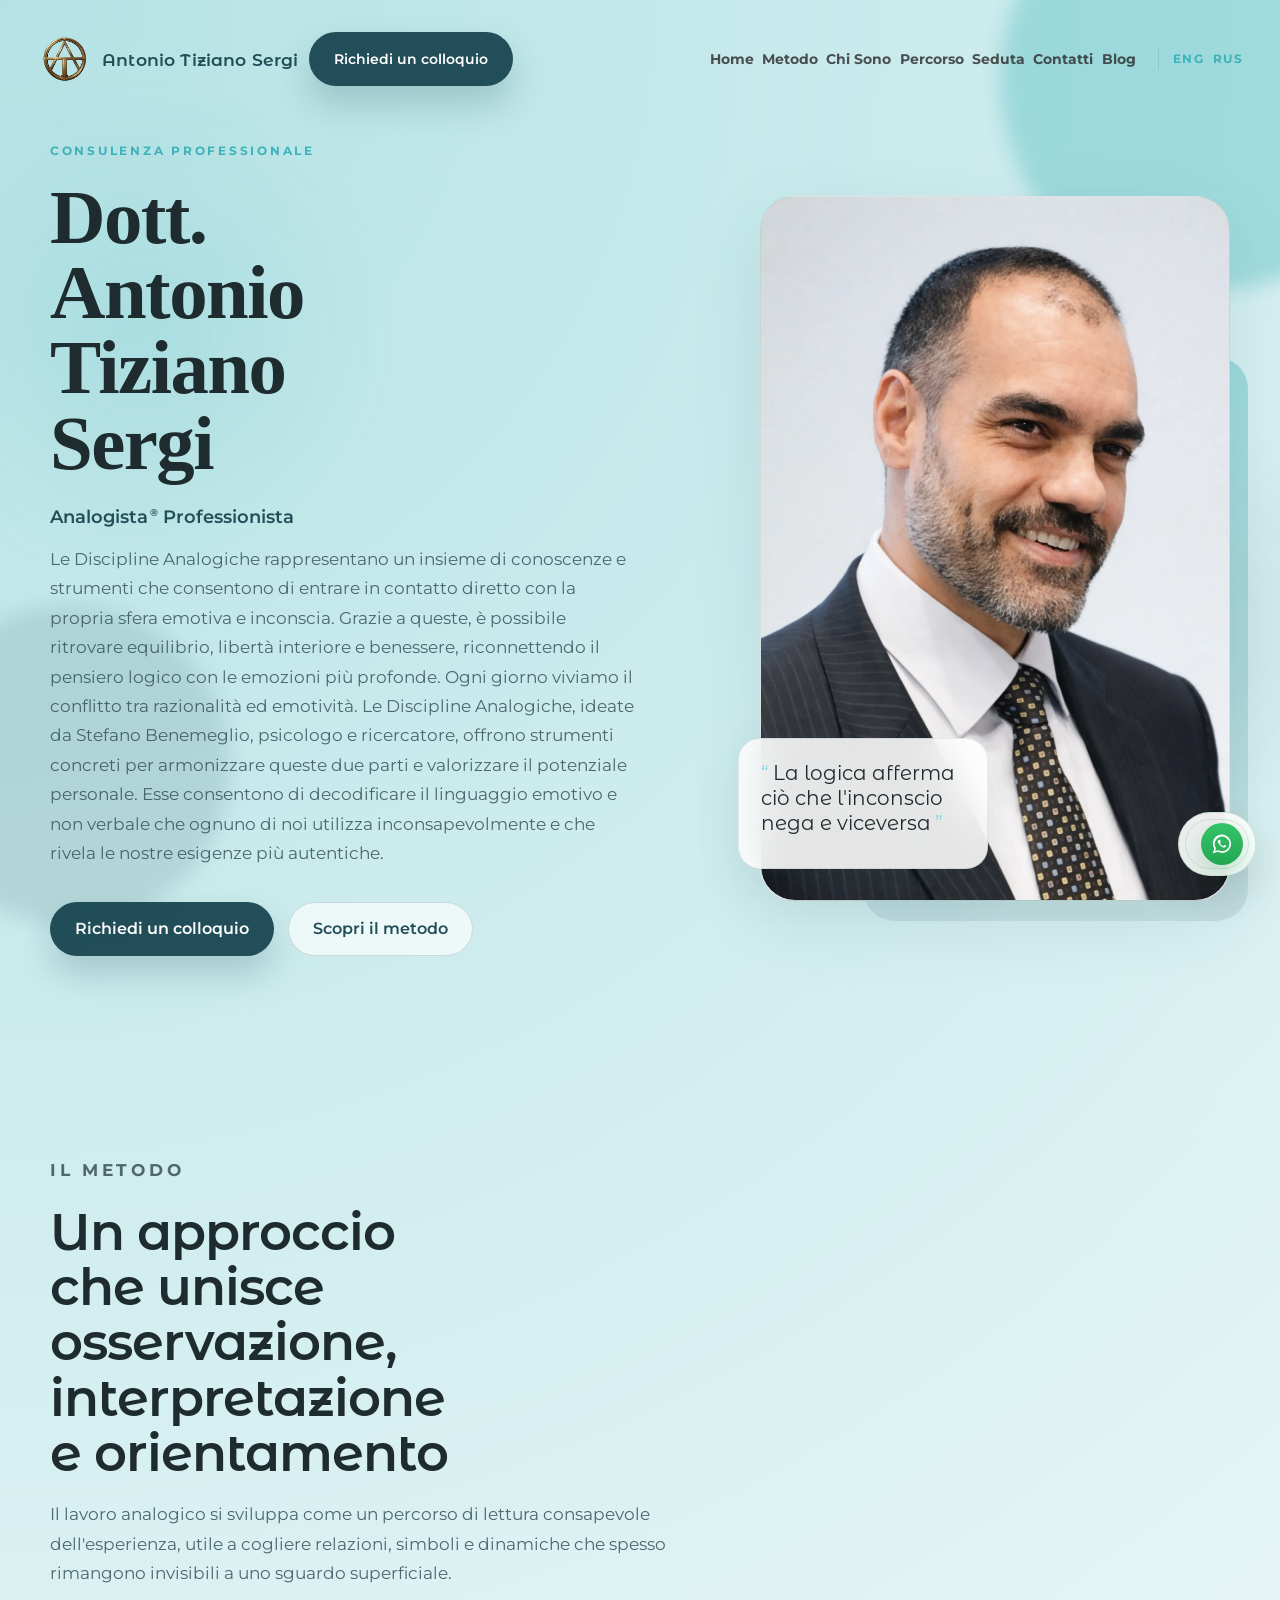
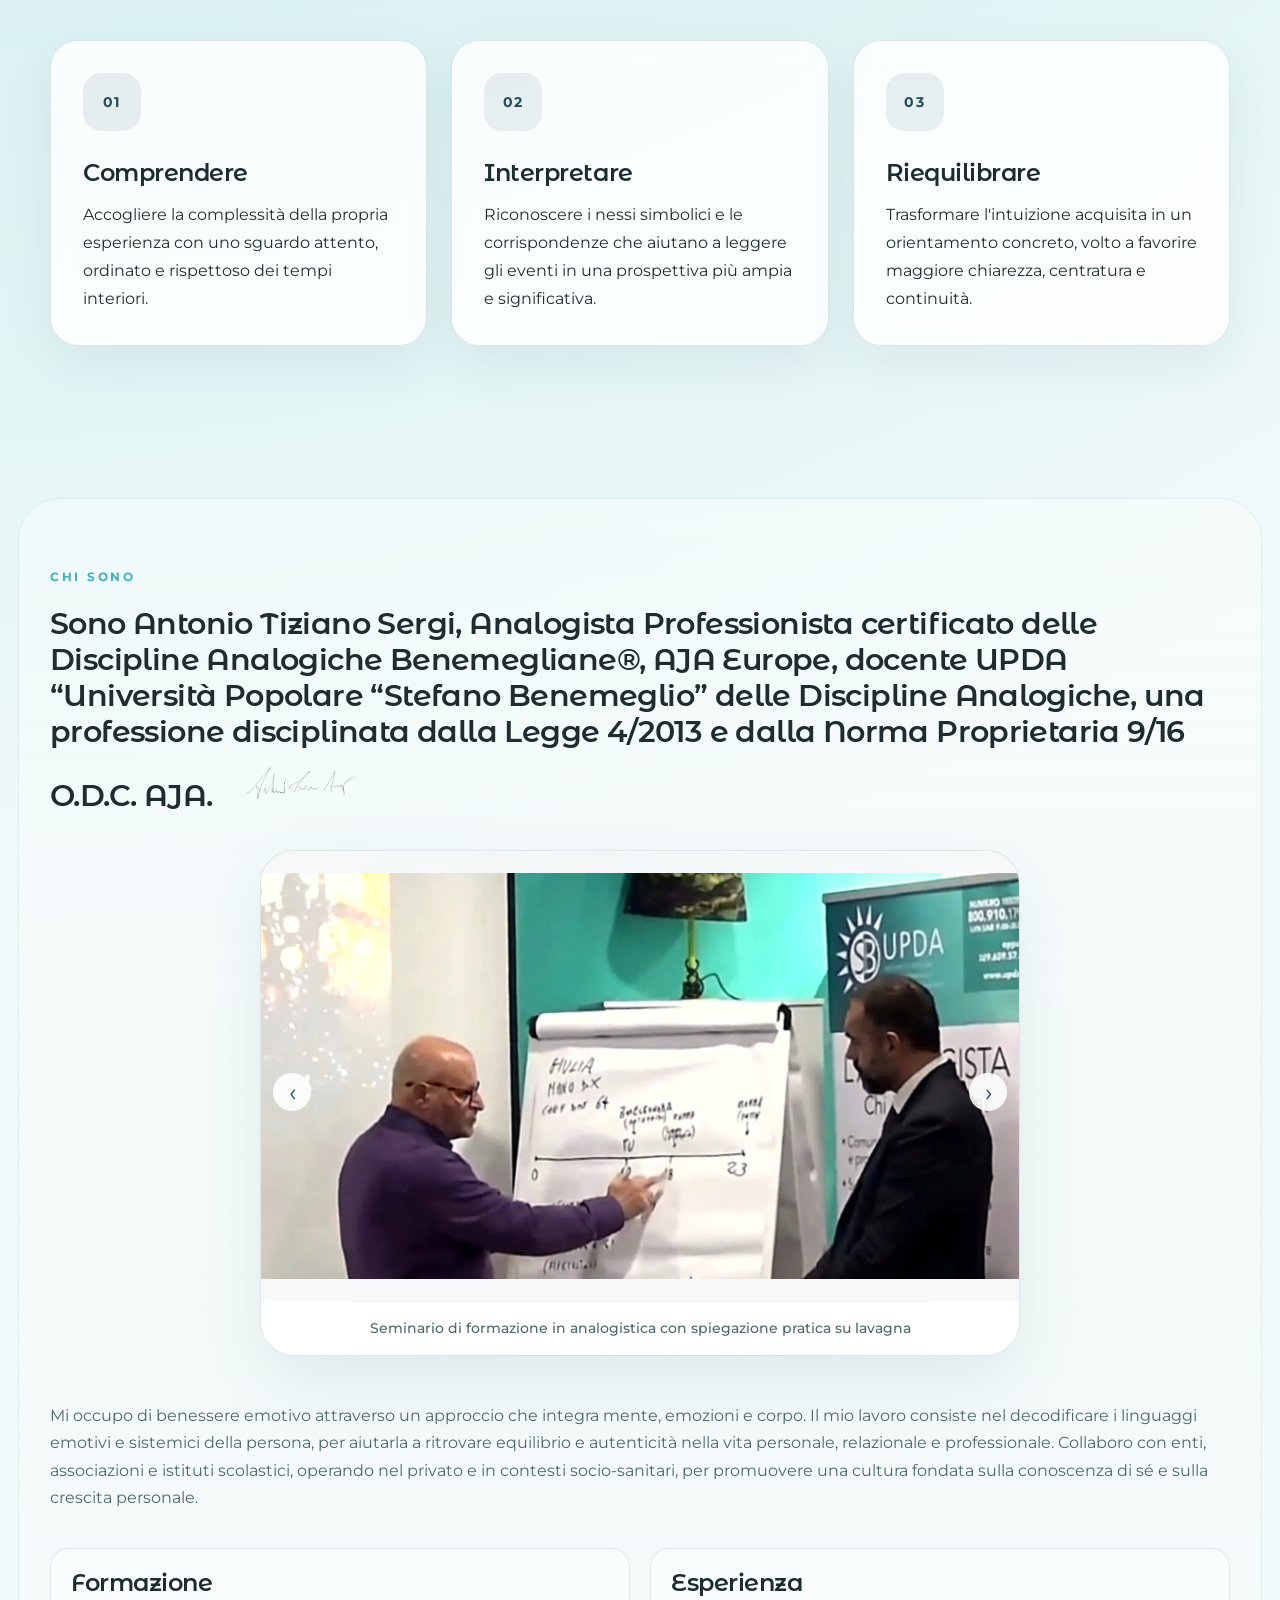
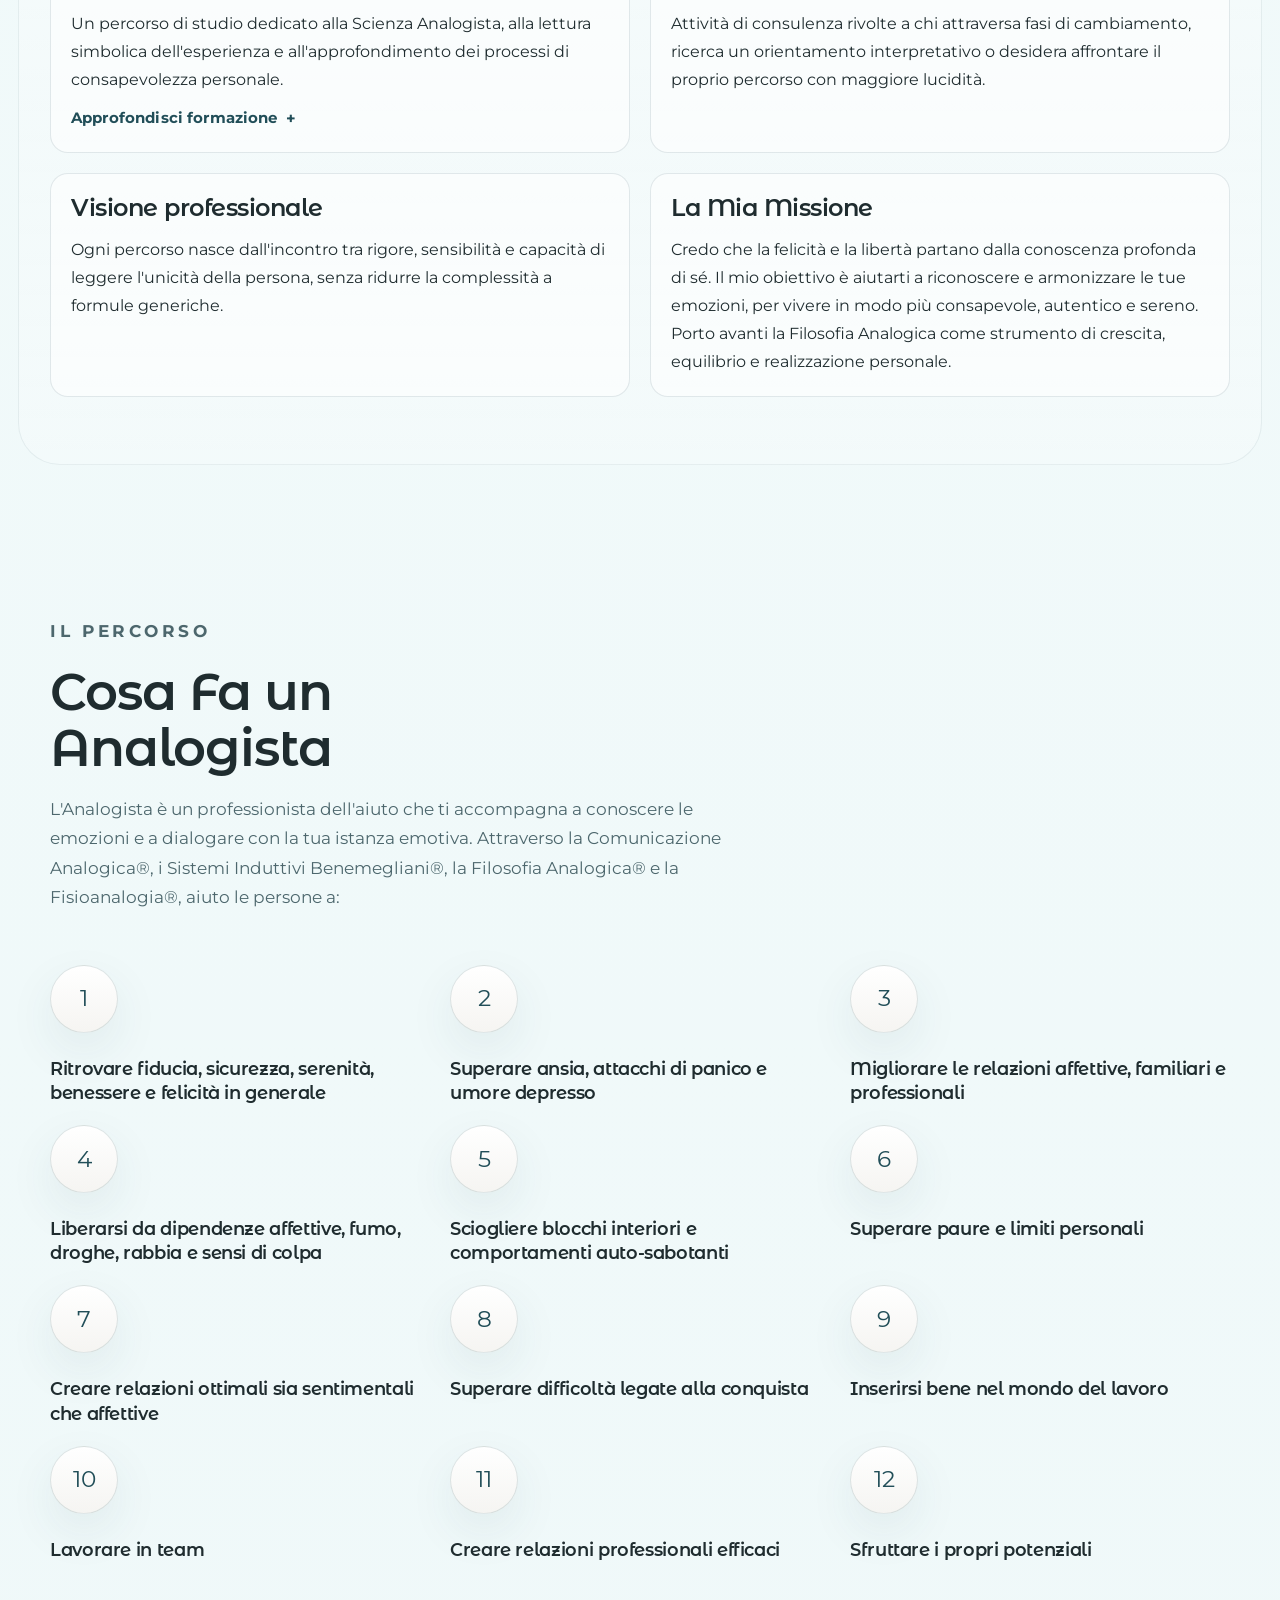
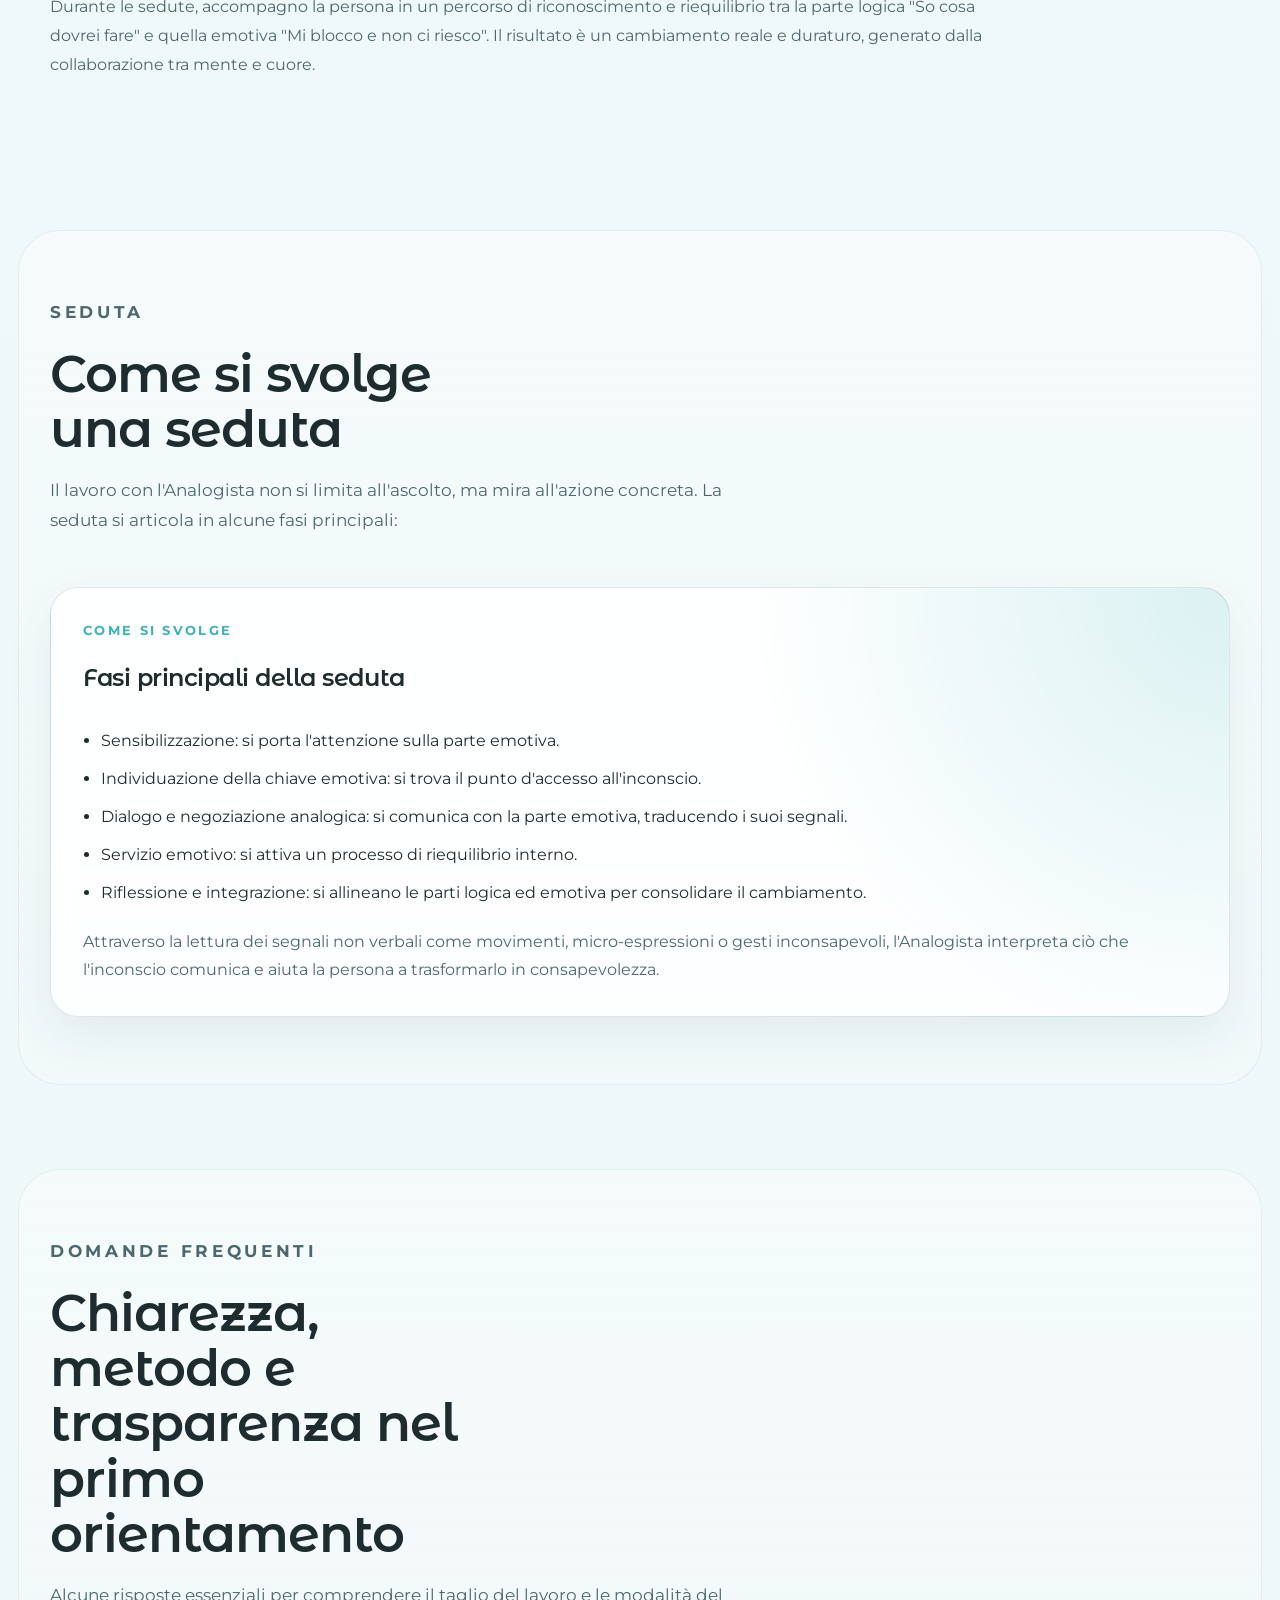
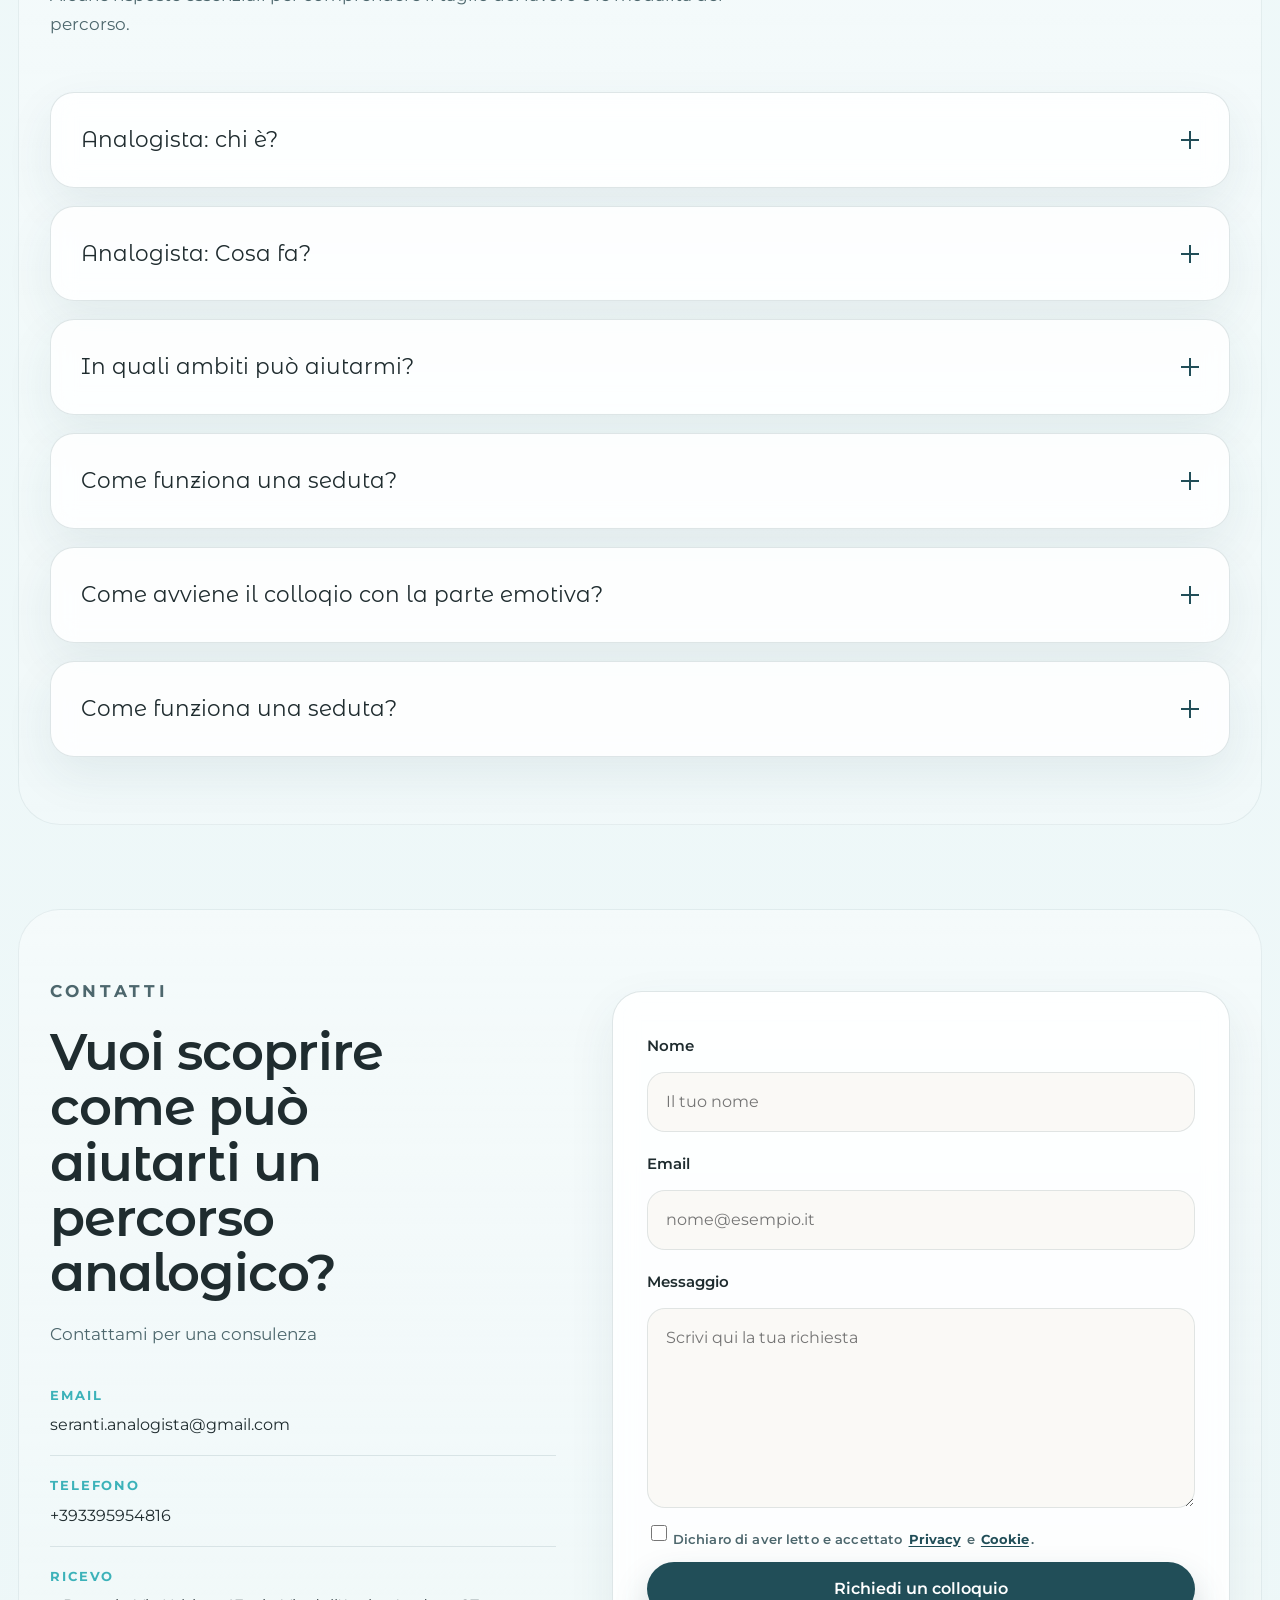
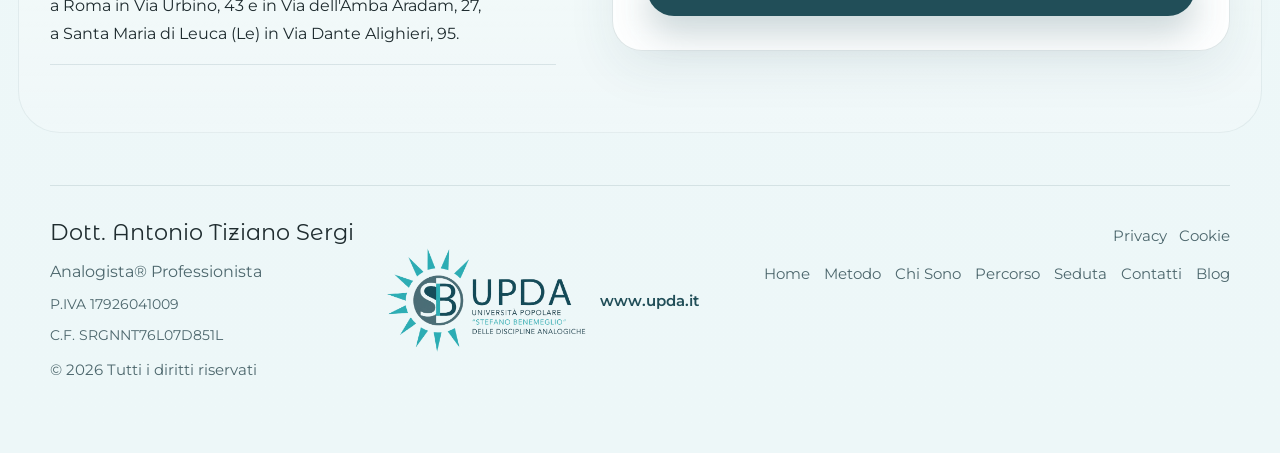
==== index.html @ 3880bcd4 "Refine booking modal alignment and update signature asset" ====
<!DOCTYPE html>
<html lang="it">
  <head>
    <meta charset="UTF-8" />
    <meta name="viewport" content="width=device-width, initial-scale=1.0" />
    <title>
      Dott. Antonio Tiziano Sergi | Consulente in Scienza Analogista
    </title>
    <meta
      name="description"
      content="Sito professionale del Dott. Antonio Tiziano Sergi, consulente in Scienza Analogista. Un percorso di osservazione, comprensione e riequilibrio orientato alla consapevolezza personale."
    />
    <meta
      name="keywords"
      content="Antonio Tiziano Sergi, scienza analogista, consulente analogista, consulenza analogica, percorso di riequilibrio, interpretazione simbolica"
    />
    <meta name="author" content="Dott. Antonio Tiziano Sergi" />
    <meta name="theme-color" content="#556b63" />
    <link rel="icon" type="image/png" sizes="512x512" href="assets/images/favicon.png" />
    <link rel="apple-touch-icon" sizes="180x180" href="assets/images/favicon-apple-touch.png" />
    <meta property="og:type" content="website" />
    <meta
      property="og:title"
      content="Dott. Antonio Tiziano Sergi | Consulente in Scienza Analogista"
    />
    <meta
      property="og:description"
      content="Uno spazio di osservazione, comprensione e trasformazione, dedicato a chi desidera dare significato profondo alla propria esperienza."
    />
    <meta property="og:locale" content="it_IT" />
    <meta property="og:image" content="assets/images/favicon.png" />
    <meta
      property="og:image:alt"
      content="Logo di Antonio Tiziano Sergi analogista professionista nelle discipline analogiche"
    />
    <link rel="preconnect" href="https://fonts.googleapis.com" />
    <link rel="preconnect" href="https://fonts.gstatic.com" crossorigin />
    <link
      href="https://fonts.googleapis.com/css2?family=Montserrat:wght@400;500;600;700&family=Montserrat+Alternates:wght@500;600;700&display=swap"
      rel="stylesheet"
    />
    <link rel="stylesheet" href="style.css" />
    <script type="application/ld+json">
      {
        "@context": "https://schema.org",
        "@type": "Person",
        "name": "Dott. Antonio Tiziano Sergi",
        "jobTitle": "Consulente in Scienza Analogista",
        "description": "Consulente in Scienza Analogista specializzato in percorsi di osservazione, interpretazione e riequilibrio personale.",
        "address": {
          "@type": "PostalAddress",
          "addressLocality": "Roma",
          "addressCountry": "IT"
        },
        "email": "info@antoniotizianosergi.it",
        "telephone": "+39 333 000 0000",
        "url": "https://www.antoniotizianosergi.it"
      }
    </script>
  </head>
  <body>
    <a class="skip-link" href="#contenuto">Vai al contenuto principale</a>

    <header class="site-header" id="home">
      <nav class="navbar">
        <a class="brand" href="#home" aria-label="Torna alla home">
          <figure class="brand-figure">
            <img
              class="brand-logo"
              src="assets/images/logo-antonio-tiziano-sergi-analogista.webp"
              alt="Logo di Antonio Tiziano Sergi analogista esperto nella scienza analogica"
              loading="eager"
              decoding="async"
              aria-describedby="brand-caption-home-it"
            />
            <figcaption class="visually-hidden" id="brand-caption-home-it">Antonio Tiziano Sergi analogista specialista nella scienza analogica</figcaption>
          </figure>
          <span class="brand-name" aria-hidden="true">Antonio Tiziano Sergi</span>
        </a>

        <button
          class="button button-primary nav-cta"
          type="button"
          data-open-modal="booking-modal"
        >
          Richiedi un colloquio
        </button>

        <div class="nav-actions">
          <button
            class="menu-toggle"
            type="button"
            aria-expanded="false"
            aria-controls="nav-menu"
            aria-label="Apri il menu di navigazione"
          >
            <span></span>
            <span></span>
            <span></span>
          </button>

          <div class="nav-menu" id="nav-menu">
            <a href="#home">Home</a>
            <a href="#metodo">Metodo</a>
            <a href="#chi-sono">Chi Sono</a>
            <a href="#percorso">Percorso</a>
            <a href="#servizi">Seduta</a>
            <a href="#contatti">Contatti</a>
            <a href="blog.html">Blog</a>
          </div>

          <div class="language-switch" aria-label="Lingue disponibili">
            <a href="index-en.html" lang="en">ENG</a>
            <a href="index-ru.html" lang="ru">RUS</a>
          </div>
        </div>
      </nav>

      <section class="hero section">
        <div class="hero-copy" data-reveal="up">
          <p class="eyebrow">Consulenza professionale</p>
          <h1>Dott. Antonio Tiziano Sergi</h1>
          <p class="hero-role">
            Analogista<span class="registered-mark" aria-hidden="true">®</span>
            Professionista
          </p>
          <p class="hero-text">
            Le Discipline Analogiche rappresentano un insieme di conoscenze e
            strumenti che consentono di entrare in contatto diretto con la
            propria sfera emotiva e inconscia. Grazie a queste, è possibile
            ritrovare equilibrio, libertà interiore e benessere, riconnettendo
            il pensiero logico con le emozioni più profonde. Ogni giorno viviamo
            il conflitto tra razionalità ed emotività. Le Discipline Analogiche,
            ideate da Stefano Benemeglio, psicologo e ricercatore, offrono
            strumenti concreti per armonizzare queste due parti e valorizzare il
            potenziale personale. Esse consentono di decodificare il linguaggio
            emotivo e non verbale che ognuno di noi utilizza inconsapevolmente e
            che rivela le nostre esigenze più autentiche.
          </p>
          <div class="hero-actions">
            <button
              class="button button-primary"
              type="button"
              data-open-modal="booking-modal"
            >
              Richiedi un colloquio
            </button>
            <a class="button button-secondary" href="#metodo"
              >Scopri il metodo</a
            >
          </div>
        </div>

        <div class="hero-visual" data-reveal="fade">
          <div class="portrait-card">
            <figure class="portrait-placeholder portrait-photo">
              <img
                src="assets/images/specialista-analogistica-consulenza-scienza-analogica.webp"
                alt="Specialista in analogistica durante consulenza professionale nella scienza analogica"
                loading="eager"
                decoding="async"
              />
              <figcaption class="visually-hidden">
                Consulenza con specialista in analogistica e scienza analogica
              </figcaption>
            </figure>
            <div class="portrait-caption">
              <p class="rotating-quote-text">
                Non cade foglia che l'inconscio non voglia
              </p>
            </div>
          </div>
        </div>
      </section>
    </header>

    <main id="contenuto">
      <section class="section" id="metodo">
        <div class="section-intro" data-reveal="up">
          <p class="eyebrow">Il Metodo</p>
          <h2>Un approccio che unisce osservazione, interpretazione e orientamento</h2>
          <p>
            Il lavoro analogico si sviluppa come un percorso di lettura
            consapevole dell'esperienza, utile a cogliere relazioni, simboli e
            dinamiche che spesso rimangono invisibili a uno sguardo superficiale.
          </p>
        </div>

        <div class="pillar-grid">
          <article class="pillar-card" data-reveal="up">
            <div class="icon-shell" aria-hidden="true">01</div>
            <h3>Comprendere</h3>
            <p>
              Accogliere la complessità della propria esperienza con uno
              sguardo attento, ordinato e rispettoso dei tempi interiori.
            </p>
          </article>

          <article class="pillar-card" data-reveal="up" data-delay="100">
            <div class="icon-shell" aria-hidden="true">02</div>
            <h3>Interpretare</h3>
            <p>
              Riconoscere i nessi simbolici e le corrispondenze che aiutano a
              leggere gli eventi in una prospettiva più ampia e significativa.
            </p>
          </article>

          <article class="pillar-card" data-reveal="up" data-delay="200">
            <div class="icon-shell" aria-hidden="true">03</div>
            <h3>Riequilibrare</h3>
            <p>
              Trasformare l'intuizione acquisita in un orientamento concreto,
              volto a favorire maggiore chiarezza, centratura e continuità.
            </p>
          </article>
        </div>
      </section>

      <section class="section section-toned" id="chi-sono">
        <div class="about-heading" data-reveal="up">
          <p class="eyebrow">Chi Sono</p>
          <div class="about-heading-content">
            <h2>
              Sono Antonio Tiziano Sergi, Analogista Professionista certificato
              delle Discipline Analogiche Benemegliane®, AJA Europe, docente
              UPDA “Università Popolare “Stefano Benemeglio” delle Discipline
              Analogiche, una professione disciplinata dalla Legge 4/2013 e
              dalla Norma Proprietaria 9/16 O.D.C. AJA.
              <figure class="signature-inline">
                <img
                  src="assets/images/firma-tiziano-antonio-sergi.jpg"
                  alt="Firma di Antonio Tiziano Sergi utilizzata come elemento grafico per sito web o documenti"
                  loading="lazy"
                  decoding="async"
                />
                <figcaption class="visually-hidden">
                  Firma di Antonio Tiziano Sergi, elemento visivo utilizzato per rappresentazione personale o professionale online.
                </figcaption>
              </figure>
            </h2>
          </div>
        </div>

        <div class="about-layout">
          <div class="about-visual" data-reveal="fade">
            <div class="about-carousel portrait-secondary" data-carousel>
              <button
                class="carousel-control carousel-control-prev"
                type="button"
                aria-label="Immagine precedente"
                data-carousel-prev
              >
                &#8249;
              </button>

              <div class="about-carousel-viewport">
                <div class="about-carousel-track">
                  <figure class="about-carousel-slide">
                    <img
                      src="assets/images/formazione-analogistica-seminario-antonio-tiziano-sergi.webp"
                      alt="Seminario di formazione in analogistica con Antonio Tiziano Sergi durante spiegazione su lavagna"
                      loading="lazy"
                      decoding="async"
                    />
                    <figcaption>
                      Seminario di formazione in analogistica con spiegazione pratica su lavagna
                    </figcaption>
                  </figure>

                  <figure class="about-carousel-slide">
                    <img
                      src="assets/images/certificato-hypnotist-antonio-tiziano-sergi.webp"
                      alt="Certificato professionale di Antonio Tiziano Sergi come consulting hypnotist"
                      loading="lazy"
                      decoding="async"
                    />
                    <figcaption>
                      Certificazione professionale come consulting hypnotist riconosciuta
                    </figcaption>
                  </figure>

                  <figure class="about-carousel-slide">
                    <img
                      src="assets/images/master-filosofia-analogica-antonio-tiziano-sergi.webp"
                      alt="Diploma master in filosofia analogica conseguito da Antonio Tiziano Sergi"
                      loading="lazy"
                      decoding="async"
                    />
                    <figcaption>
                      Master in filosofia analogica conseguito con valutazione eccellente
                    </figcaption>
                  </figure>

                  <figure class="about-carousel-slide">
                    <img
                      src="assets/images/certificato-top-professional-antonio-tiziano-sergi.webp"
                      alt="Certificato top professional master di alta formazione Antonio Tiziano Sergi"
                      loading="lazy"
                      decoding="async"
                    />
                    <figcaption>
                      Certificazione top professional master di alta formazione analogica
                    </figcaption>
                  </figure>

                  <figure class="about-carousel-slide">
                    <img
                      src="assets/images/titolo-analogista-antonio-tiziano-sergi.webp"
                      alt="Certificato titolo analogista Antonio Tiziano Sergi discipline analogiche"
                      loading="lazy"
                      decoding="async"
                    />
                    <figcaption>
                      Titolo ufficiale di analogista nelle discipline analogiche
                    </figcaption>
                  </figure>

                  <figure class="about-carousel-slide">
                    <img
                      src="assets/images/certificazione-analogista-antonio-tiziano-sergi.webp"
                      alt="Certificazione ufficiale di Antonio Tiziano Sergi come analogista professionista discipline analogiche"
                      loading="lazy"
                      decoding="async"
                    />
                    <figcaption>
                      Certificazione professionale di analogista riconosciuta nelle discipline analogiche
                    </figcaption>
                  </figure>

                  <figure class="about-carousel-slide">
                    <img
                      src="assets/images/stefano-benemeglio-antonio-tiziano-sergi-analogista.webp"
                      alt="Stefano Benemeglio con Antonio Tiziano Sergi analogista professionista discipline analogiche"
                      loading="lazy"
                      decoding="async"
                    />
                    <figcaption>
                      Antonio Tiziano Sergi con Stefano Benemeglio nelle discipline analogiche
                    </figcaption>
                  </figure>

                  <figure class="about-carousel-slide">
                    <img
                      src="assets/images/seminario-discipline-analogiche-formazione-analogista.webp"
                      alt="Seminario di formazione nelle discipline analogiche con pubblico e relatore"
                      loading="lazy"
                      decoding="async"
                    />
                    <figcaption>
                      Seminario di formazione nelle discipline analogiche
                    </figcaption>
                  </figure>

                  <figure class="about-carousel-slide">
                    <img
                      src="assets/images/antonio-tiziano-sergi-analogista-professionista.webp"
                      alt="Antonio Tiziano Sergi analogista professionista in contesto urbano moderno"
                      loading="lazy"
                      decoding="async"
                    />
                    <figcaption>
                      Antonio Tiziano Sergi analogista professionista
                    </figcaption>
                  </figure>
                </div>
              </div>

              <button
                class="carousel-control carousel-control-next"
                type="button"
                aria-label="Immagine successiva"
                data-carousel-next
              >
                &#8250;
              </button>

              <div class="carousel-dots" aria-label="Selezione immagini">
                <button class="carousel-dot is-active" type="button" aria-label="Vai all'immagine 1" data-carousel-dot="0"></button>
                <button class="carousel-dot" type="button" aria-label="Vai all'immagine 2" data-carousel-dot="1"></button>
                <button class="carousel-dot" type="button" aria-label="Vai all'immagine 3" data-carousel-dot="2"></button>
                <button class="carousel-dot" type="button" aria-label="Vai all'immagine 4" data-carousel-dot="3"></button>
                <button class="carousel-dot" type="button" aria-label="Vai all'immagine 5" data-carousel-dot="4"></button>
                <button class="carousel-dot" type="button" aria-label="Vai all'immagine 6" data-carousel-dot="5"></button>
                <button class="carousel-dot" type="button" aria-label="Vai all'immagine 7" data-carousel-dot="6"></button>
                <button class="carousel-dot" type="button" aria-label="Vai all'immagine 8" data-carousel-dot="7"></button>
                <button class="carousel-dot" type="button" aria-label="Vai all'immagine 9" data-carousel-dot="8"></button>
              </div>
            </div>
          </div>

          <p class="about-section-note" data-reveal="up">
            Mi occupo di benessere emotivo attraverso un approccio che integra
            mente, emozioni e corpo. Il mio lavoro consiste nel decodificare i
            linguaggi emotivi e sistemici della persona, per aiutarla a ritrovare
            equilibrio e autenticità nella vita personale, relazionale e
            professionale. Collaboro con enti, associazioni e istituti scolastici,
            operando nel privato e in contesti socio-sanitari, per promuovere una
            cultura fondata sulla conoscenza di sé e sulla crescita personale.
          </p>

          <div class="about-copy about-copy-secondary" data-reveal="up">
            <div class="about-details">
              <article>
                <h3>Formazione</h3>
                <p>
                  Un percorso di studio dedicato alla Scienza Analogista, alla
                  lettura simbolica dell'esperienza e all'approfondimento dei
                  processi di consapevolezza personale.
                </p>
                <details class="about-more">
                  <summary>Approfondisci formazione</summary>
                  <p>
                    Terminato il percorso di studio che mi ha permesso di
                    comprendere il modo emozionale da cui deriva l'essenza del
                    nostro e altrui comportamento, e che mi ha permesso di
                    trasformare la passione per questa preziosa conoscenza in una
                    vera e propria professione, ho completato la formazione Top
                    Professional presso l'Università Popolare "Stefano
                    Benemeglio" delle Discipline Analogiche, assistendo e
                    collaborando con Stefano Benemeglio durante le sue sedute e
                    le attività di formazione in tutta Italia: seminari,
                    workshop, laboratori ed eventi utili a coronare il percorso
                    formativo e a perfezionare le conoscenze acquisite nei
                    Sistemi Induttivi Benemegliani®, le leggi dell'inconscio,
                    Comunicazione Analogica®, il linguaggio emotivo e non
                    verbale, Filosofia Analogica®, la coscienza, il sogno e la
                    libertà interiore e Fisioanalogia®, il legame tra corpo ed
                    emozioni.
                  </p>
                  <p>
                    Questa esperienza mi ha permesso di integrare teoria e
                    pratica, sviluppando un approccio efficace e personalizzato
                    al benessere della persona.
                  </p>
                </details>
              </article>

              <article>
                <h3>Esperienza</h3>
                <p>
                  Attività di consulenza rivolte a chi attraversa fasi di
                  cambiamento, ricerca un orientamento interpretativo o desidera
                  affrontare il proprio percorso con maggiore lucidità.
                </p>
              </article>

              <article>
                <h3>Visione professionale</h3>
                <p>
                  Ogni percorso nasce dall'incontro tra rigore, sensibilità e
                  capacità di leggere l'unicità della persona, senza ridurre la
                  complessità a formule generiche.
                </p>
              </article>

              <article>
                <h3>La Mia Missione</h3>
                <p>
                  Credo che la felicità e la libertà partano dalla conoscenza
                  profonda di sé. Il mio obiettivo è aiutarti a riconoscere e
                  armonizzare le tue emozioni, per vivere in modo più
                  consapevole, autentico e sereno.
                </p>
                <p>
                  Porto avanti la Filosofia Analogica come strumento di
                  crescita, equilibrio e realizzazione personale.
                </p>
              </article>
            </div>
          </div>
        </div>
      </section>

      <section class="section" id="percorso">
        <div class="section-intro" data-reveal="up">
          <p class="eyebrow">Il Percorso</p>
          <h2>Cosa Fa un Analogista</h2>
          <p>
            L'Analogista è un professionista dell'aiuto che ti accompagna a
            conoscere le emozioni e a dialogare con la tua istanza emotiva.
            Attraverso la Comunicazione Analogica®, i Sistemi Induttivi
            Benemegliani®, la Filosofia Analogica® e la Fisioanalogia®, aiuto
            le persone a:
          </p>
        </div>

        <div class="timeline timeline-benefits" aria-label="Ambiti di supporto dell'analogista">
          <article class="timeline-step" data-reveal="up">
            <span class="step-number">1</span>
            <h3>Ritrovare fiducia, sicurezza, serenità, benessere e felicità in generale</h3>
          </article>

          <article class="timeline-step" data-reveal="up" data-delay="100">
            <span class="step-number">2</span>
            <h3>Superare ansia, attacchi di panico e umore depresso</h3>
          </article>

          <article class="timeline-step" data-reveal="up" data-delay="200">
            <span class="step-number">3</span>
            <h3>Migliorare le relazioni affettive, familiari e professionali</h3>
          </article>

          <article class="timeline-step" data-reveal="up" data-delay="300">
            <span class="step-number">4</span>
            <h3>Liberarsi da dipendenze affettive, fumo, droghe, rabbia e sensi di colpa</h3>
          </article>

          <article class="timeline-step" data-reveal="up">
            <span class="step-number">5</span>
            <h3>Sciogliere blocchi interiori e comportamenti auto-sabotanti</h3>
          </article>

          <article class="timeline-step" data-reveal="up" data-delay="100">
            <span class="step-number">6</span>
            <h3>Superare paure e limiti personali</h3>
          </article>

          <article class="timeline-step" data-reveal="up" data-delay="200">
            <span class="step-number">7</span>
            <h3>Creare relazioni ottimali sia sentimentali che affettive</h3>
          </article>

          <article class="timeline-step" data-reveal="up" data-delay="300">
            <span class="step-number">8</span>
            <h3>Superare difficoltà legate alla conquista</h3>
          </article>

          <article class="timeline-step" data-reveal="up">
            <span class="step-number">9</span>
            <h3>Inserirsi bene nel mondo del lavoro</h3>
          </article>

          <article class="timeline-step" data-reveal="up" data-delay="100">
            <span class="step-number">10</span>
            <h3>Lavorare in team</h3>
          </article>

          <article class="timeline-step" data-reveal="up" data-delay="200">
            <span class="step-number">11</span>
            <h3>Creare relazioni professionali efficaci</h3>
          </article>

          <article class="timeline-step" data-reveal="up" data-delay="300">
            <span class="step-number">12</span>
            <h3>Sfruttare i propri potenziali</h3>
          </article>
        </div>

        <p class="percorso-note" data-reveal="up">
          Durante le sedute, accompagno la persona in un percorso di
          riconoscimento e riequilibrio tra la parte logica "So cosa dovrei
          fare" e quella emotiva "Mi blocco e non ci riesco". Il risultato è un
          cambiamento reale e duraturo, generato dalla collaborazione tra mente
          e cuore.
        </p>
      </section>

      <section class="section section-toned" id="servizi">
        <div class="section-intro" data-reveal="up">
          <p class="eyebrow">Seduta</p>
          <h2>Come si svolge una seduta</h2>
          <p>
            Il lavoro con l'Analogista non si limita all'ascolto, ma mira
            all'azione concreta. La seduta si articola in alcune fasi
            principali:
          </p>
        </div>

        <div class="service-grid">
          <article class="service-card service-flip-card service-featured" data-reveal="up" tabindex="0">
            <div class="service-card-inner">
              <div class="service-face service-face-front">
                <p class="service-label">Come si svolge</p>
                <h3>Fasi principali della seduta</h3>
                <ul class="service-points">
                  <li>Sensibilizzazione: si porta l'attenzione sulla parte emotiva.</li>
                  <li>Individuazione della chiave emotiva: si trova il punto d'accesso all'inconscio.</li>
                  <li>Dialogo e negoziazione analogica: si comunica con la parte emotiva, traducendo i suoi segnali.</li>
                  <li>Servizio emotivo: si attiva un processo di riequilibrio interno.</li>
                  <li>Riflessione e integrazione: si allineano le parti logica ed emotiva per consolidare il cambiamento.</li>
                </ul>
                <p>
                  Attraverso la lettura dei segnali non verbali come movimenti,
                  micro-espressioni o gesti inconsapevoli, l'Analogista
                  interpreta ciò che l'inconscio comunica e aiuta la persona a
                  trasformarlo in consapevolezza.
                </p>
              </div>
              <div class="service-face service-face-back">
                <p class="service-label">Approfondimento</p>
                <h3>Ambiti di Intervento</h3>
                <p>
                  Il mio lavoro è rivolto a chi desidera migliorare la qualità
                  della propria vita emozionale e relazionale. L'intervento
                  analogico può essere utile in caso di:
                </p>
                <ul class="service-points">
                  <li>difficoltà relazionali o di coppia</li>
                  <li>disagi familiari o lavorativi</li>
                  <li>ansia, paura, rabbia o panico</li>
                  <li>depressione, senso di colpa o rimpianto</li>
                  <li>somatizzazioni fisiche legate a tensioni emotive</li>
                </ul>
                <p>
                  Offro percorsi individuali orientati alla gestione autonoma
                  del benessere, fornendo strumenti pratici per mantenere
                  equilibrio e serenità nel tempo.
                </p>
              </div>
            </div>
          </article>
        </div>
      </section>

      <section class="section section-toned" id="domande">
        <div class="section-intro" data-reveal="up">
          <p class="eyebrow">Domande Frequenti</p>
          <h2>Chiarezza, metodo e trasparenza nel primo orientamento</h2>
          <p>
            Alcune risposte essenziali per comprendere il taglio del lavoro e le
            modalità del percorso.
          </p>
        </div>

        <div class="faq-list">
          <article class="faq-item" data-reveal="up">
            <button class="faq-question" type="button" aria-expanded="false">
              <span>Analogista: chi è?</span>
              <span class="faq-icon" aria-hidden="true"></span>
            </button>
            <div class="faq-answer">
              <p>
                L'Analogista è un professionista che ti aiuta a ritrovare il tuo
                equilibrio emotivo. Il suo compito è far sì che i tuoi pensieri e
                le tue emozioni vadano d'accordo, eliminando quei blocchi interiori
                che spesso portano all'autosabotaggio. Questa professione nasce
                dagli studi di Stefano Benemeglio, uno psicologo che ha dedicato
                la sua vita a capire le emozioni umane.
              </p>
            </div>
          </article>

          <article class="faq-item" data-reveal="up" data-delay="100">
            <button class="faq-question" type="button" aria-expanded="false">
              <span>Analogista: Cosa fa?</span>
              <span class="faq-icon" aria-hidden="true"></span>
            </button>
            <div class="faq-answer">
              <p>
                Durante le sedute, l'Analogista ti aiuta a scoprire cosa si
                nasconde nel tuo inconscio e a far collaborare la tua volontà con
                le tue emozioni. Usa diversi metodi, tra cui la comunicazione non
                verbale e il dialogo diretto con l'inconscio.
              </p>
            </div>
          </article>

          <article class="faq-item" data-reveal="up" data-delay="200">
            <button class="faq-question" type="button" aria-expanded="false">
              <span>In quali ambiti può aiutarmi?</span>
              <span class="faq-icon" aria-hidden="true"></span>
            </button>
            <div class="faq-answer">
              <ul>
                <li>Ti aiuta a migliorare i rapporti con la tua famiglia</li>
                <li>Ti sostiene nella gestione delle relazioni sentimentali e delle amicizie</li>
                <li>Ti supporta nelle questioni legate alla sessualità e alla vita di coppia</li>
                <li>Ti guida verso la realizzazione personale e professionale</li>
                <li>Ti aiuta a gestire ansia, umore depresso e attacchi di panico</li>
                <li>Ti accompagna nell'elaborare sensi di colpa e rimpianti</li>
                <li>Ti sostiene nel superare l'abbandono e la dipendenza affettiva</li>
              </ul>
              <p>
                L'Analogista può aiutarti in tanti ambiti diversi perché le
                emozioni influenzano ogni aspetto della nostra vita.
              </p>
              <p>
                Si distingue da psicologi e psicoterapeuti per il suo modo unico
                di lavorare con l'inconscio e l'emotività, sia a livello teorico
                che pratico.
              </p>
            </div>
          </article>

          <article class="faq-item" data-reveal="up" data-delay="300">
            <button class="faq-question" type="button" aria-expanded="false">
              <span>Come funziona una seduta?</span>
              <span class="faq-icon" aria-hidden="true"></span>
            </button>
            <div class="faq-answer">
              <p>
                Durante la seduta, l'Analogista non si limita ad ascoltare.
              </p>
              <p>
                Lavora insieme alla persona per capire cosa vuole la parte
                razionale ("devo cambiare la situazione") e cosa dice invece la
                parte emotiva ("ho paura di non farcela").
              </p>
              <p>
                Il compito dell'Analogista è trovare una soluzione che funzioni
                per entrambe le parti.
              </p>
            </div>
          </article>

          <article class="faq-item" data-reveal="up" data-delay="400">
            <button class="faq-question" type="button" aria-expanded="false">
              <span>Come avviene il colloqio con la parte emotiva?</span>
              <span class="faq-icon" aria-hidden="true"></span>
            </button>
            <div class="faq-answer">
              <ul>
                <li>Sensibilizzazione</li>
                <li>Individuazione della chiave di accesso alla parte emotiva</li>
                <li>Insegnamento (linguaggio)</li>
                <li>Avvio e traduzione del colloquio con la parte emotiva</li>
                <li>Negoziato Analogico</li>
                <li>Servizio Emotivo</li>
                <li>Fase riflessiva</li>
              </ul>
            </div>
          </article>

          <article class="faq-item" data-reveal="up" data-delay="500">
            <button class="faq-question" type="button" aria-expanded="false">
              <span>Come funziona una seduta?</span>
              <span class="faq-icon" aria-hidden="true"></span>
            </button>
            <div class="faq-answer">
              <p>
                Durante la seduta, l'Analogista non si limita ad ascoltare.
              </p>
              <p>
                Lavora insieme alla persona per capire cosa vuole la parte
                razionale "Devo cambiare la situazione" e cosa dice invece la
                parte emotiva "Ho paura di non farcela".
              </p>
              <p>
                Il compito dell'Analogista è trovare una soluzione che funzioni
                per entrambe le parti.
              </p>
            </div>
          </article>
        </div>
      </section>

      <section class="section section-toned" id="contatti">
        <div class="contact-layout">
          <div class="contact-copy" data-reveal="up">
            <p class="eyebrow">Contatti</p>
            <h2>Vuoi scoprire come può aiutarti un percorso analogico?</h2>
            <p>Contattami per una consulenza</p>

            <div class="contact-details">
              <p>
                <strong>Email</strong>
                <span><a href="mailto:seranti.analogista@gmail.com">seranti.analogista@gmail.com</a></span>
              </p>
              <p>
                <strong>Telefono</strong>
                <span><a href="tel:+393395954816">+393395954816</a></span>
              </p>
              <p>
                <strong>Ricevo</strong>
                <span>
                  a Roma in Via Urbino, 43 e in Via dell'Amba Aradam, 27,<br />
                  a Santa Maria di Leuca (Le) in Via Dante Alighieri, 95.
                </span>
              </p>
            </div>
          </div>

          <form class="contact-form" data-reveal="up" data-mail-form="contatti">
            <label for="nome">Nome</label>
            <input id="nome" name="nome" type="text" placeholder="Il tuo nome" />

            <label for="email">Email</label>
            <input
              id="email"
              name="email"
              type="email"
              placeholder="nome@esempio.it"
            />

            <label for="messaggio">Messaggio</label>
            <textarea
              id="messaggio"
              name="messaggio"
              rows="6"
              placeholder="Scrivi qui la tua richiesta"
            ></textarea>

            <div class="form-consent">
              <input
                id="contatti-termini"
                name="termini"
                type="checkbox"
                required
              />
              <label for="contatti-termini">
                Dichiaro di aver letto e accettato
                <button type="button" data-open-modal="privacy-modal">Privacy</button>
                e
                <button type="button" data-open-modal="cookie-modal">Cookie</button>.
              </label>
            </div>

            <button class="button button-primary" type="submit">
              Richiedi un colloquio
            </button>
          </form>
        </div>
      </section>
    </main>

    <div
      class="modal"
      id="booking-modal"
      aria-hidden="true"
      role="dialog"
      aria-modal="true"
      aria-labelledby="booking-modal-title"
    >
      <div class="modal-backdrop" data-close-modal></div>
      <div class="modal-panel">
        <button
          class="modal-close"
          type="button"
          aria-label="Chiudi il popup di prenotazione"
          data-close-modal
        >
          <span></span>
          <span></span>
        </button>

        <div class="modal-copy">
          <p class="eyebrow">Prenota un colloquio</p>
          <h2 id="booking-modal-title">Richiedi un primo contatto riservato</h2>
          <p>
            Compila il modulo per essere ricontattato e concordare un primo
            colloquio conoscitivo in un contesto di ascolto, discrezione e
            attenzione alla tua richiesta.
          </p>
        </div>

        <form class="contact-form modal-form" data-mail-form="prenotazione">

          <div class="form-field">
            <label for="modal-nome">Nome e cognome</label>
            <input
              id="modal-nome"
              name="nome"
              type="text"
              placeholder="Il tuo nome"
            />
          </div>

          <div class="form-field">
            <label for="modal-email">Email</label>
            <input
              id="modal-email"
              name="email"
              type="email"
              placeholder="nome@esempio.it"
            />
          </div>

          <div class="form-field">
            <label for="modal-telefono">Telefono</label>
            <input
              id="modal-telefono"
              name="telefono"
              type="tel"
              placeholder="+39"
            />
          </div>

          <div class="form-field form-field-message">
            <label for="modal-messaggio">Messaggio</label>
            <textarea
              id="modal-messaggio"
              name="messaggio"
              rows="5"
              placeholder="Scrivi brevemente la tua richiesta"
            ></textarea>
          </div>

          <div class="form-consent">
            <input
              id="modal-termini"
              name="termini"
              type="checkbox"
              required
            />
            <label for="modal-termini">
              Dichiaro di aver letto e accettato
              <button type="button" data-open-modal="privacy-modal">Privacy</button>
              e
              <button type="button" data-open-modal="cookie-modal">Cookie</button>.
            </label>
          </div>

          <button class="button button-primary" type="submit">
            Richiedi un colloquio
          </button>
        </form>
      </div>
    </div>

    <div
      class="modal"
      id="thankyou-modal"
      aria-hidden="true"
      role="dialog"
      aria-modal="true"
      aria-labelledby="thankyou-modal-title"
    >
      <div class="modal-backdrop" data-close-modal></div>
      <div class="modal-panel">
        <button
          class="modal-close"
          type="button"
          aria-label="Chiudi il popup di ringraziamento"
          data-close-modal
        >
          <span></span>
          <span></span>
        </button>
        <div class="legal-modal-content">
          <p class="eyebrow">Messaggio inviato</p>
          <h2 id="thankyou-modal-title">Grazie per la tua richiesta</h2>
          <p>
            Ti ringrazio per avermi contattato. A breve verrai ricontattato per
            un primo riscontro e per definire i prossimi passaggi.
          </p>
        </div>
      </div>
    </div>

    <div
      class="modal"
      id="privacy-modal"
      aria-hidden="true"
      role="dialog"
      aria-modal="true"
      aria-labelledby="privacy-modal-title"
    >
      <div class="modal-backdrop" data-close-modal></div>
      <div class="modal-panel">
        <button class="modal-close" type="button" aria-label="Chiudi il popup privacy" data-close-modal>
          <span></span>
          <span></span>
        </button>
        <div class="legal-modal-content">
          <p class="eyebrow">Privacy</p>
          <h2 id="privacy-modal-title">Informativa sulla privacy</h2>
          <p>
            I dati eventualmente trasmessi attraverso i moduli presenti nel sito
            sono trattati esclusivamente per finalita di ricontatto,
            organizzazione del colloquio e gestione della richiesta inviata.
          </p>
          <h3>Titolare del trattamento</h3>
          <p>
            Dott. Antonio Tiziano Sergi, contattabile tramite i riferimenti
            indicati nella sezione Contatti del sito.
          </p>
          <h3>Dati raccolti</h3>
          <p>
            Nome, email, telefono ed eventuali informazioni inserite
            volontariamente nel messaggio.
          </p>
          <h3>Finalita</h3>
          <p>
            I dati sono utilizzati unicamente per rispondere alla richiesta,
            fornire informazioni sui servizi e concordare eventuali modalita di
            incontro.
          </p>
          <h3>Conservazione</h3>
          <p>
            I dati sono conservati per il tempo strettamente necessario alla
            gestione del contatto, salvo obblighi di legge diversi.
          </p>
        </div>
      </div>
    </div>

    <div
      class="modal"
      id="cookie-modal"
      aria-hidden="true"
      role="dialog"
      aria-modal="true"
      aria-labelledby="cookie-modal-title"
    >
      <div class="modal-backdrop" data-close-modal></div>
      <div class="modal-panel">
        <button class="modal-close" type="button" aria-label="Chiudi il popup cookie" data-close-modal>
          <span></span>
          <span></span>
        </button>
        <div class="legal-modal-content">
          <p class="eyebrow">Cookie</p>
          <h2 id="cookie-modal-title">Informativa sui cookie</h2>
          <p>
            Questo sito utilizza cookie tecnici e strumenti analoghi necessari
            al corretto funzionamento delle pagine, alla navigazione e alla
            migliore fruizione dei contenuti.
          </p>
          <h3>Cookie tecnici</h3>
          <p>
            Possono essere impiegati per funzioni essenziali come la gestione
            della navigazione, l'apertura di contenuti dinamici o la stabilita
            dell'interfaccia.
          </p>
          <h3>Cookie di terze parti</h3>
          <p>
            Eventuali servizi esterni integrati in futuro, come mappe, video o
            strumenti di analisi, potranno impostare cookie secondo le relative
            politiche dei rispettivi fornitori.
          </p>
          <h3>Gestione preferenze</h3>
          <p>
            L'utente puo limitare o disabilitare i cookie tramite le
            impostazioni del proprio browser, fermo restando che alcune funzioni
            del sito potrebbero risultare ridotte.
          </p>
        </div>
      </div>
    </div>

    <footer class="site-footer">
      <div class="footer-top">
        <div class="footer-brand-block">
          <div class="footer-brand-main">
            <div class="footer-brand-text">
              <p class="footer-name">Dott. Antonio Tiziano Sergi</p>
              <p class="footer-role">Analogista® Professionista</p>
              <p class="footer-fiscal">P.IVA 17926041009</p>
              <p class="footer-fiscal">C.F. SRGNNT76L07D851L</p>
              <p class="footer-copy">© 2026 Tutti i diritti riservati</p>
            </div>
            <a
              class="upda-badge"
              href="https://www.upda.it"
              target="_blank"
              rel="noopener noreferrer"
              aria-label="Visita il sito UPDA"
            >
              <img
                src="assets/images/upda-logo.png"
                alt="Logo UPDA Università Popolare delle Discipline Analogiche"
                loading="lazy"
                decoding="async"
              />
              <span>www.upda.it</span>
            </a>
          </div>
        </div>

        <div class="footer-meta">
          <div class="footer-legal">
            <button type="button" data-open-modal="privacy-modal">Privacy</button>
            <button type="button" data-open-modal="cookie-modal">Cookie</button>
          </div>
          <nav class="footer-quicklinks" aria-label="Link veloci">
            <a href="#home">Home</a>
            <a href="#metodo">Metodo</a>
            <a href="#chi-sono">Chi Sono</a>
            <a href="#percorso">Percorso</a>
            <a href="#servizi">Seduta</a>
            <a href="#contatti">Contatti</a>
            <a href="blog.html">Blog</a>
          </nav>
        </div>
      </div>
    </footer>

    <a
      class="whatsapp-float"
      href="https://wa.me/393330000000"
      target="_blank"
      rel="noopener noreferrer"
      aria-label="Contatta su WhatsApp"
    >
      <span class="whatsapp-pulse" aria-hidden="true"></span>
      <span class="whatsapp-label">WhatsApp</span>
      <span class="whatsapp-icon" aria-hidden="true">
        <svg viewBox="0 0 24 24">
          <path
            d="M19.1 4.9A9.8 9.8 0 0 0 3.6 16.8L2 22l5.4-1.5a9.8 9.8 0 0 0 4.6 1.2h.1A9.9 9.9 0 0 0 22 11.8a9.7 9.7 0 0 0-2.9-6.9ZM12.1 20a8 8 0 0 1-4.1-1.1l-.3-.2-3.2.9.9-3.1-.2-.3A8 8 0 1 1 20 11.8 8.1 8.1 0 0 1 12.1 20Zm4.4-6c-.2-.1-1.4-.7-1.6-.8-.2-.1-.4-.1-.5.1l-.8 1c-.1.2-.3.2-.5.1a6.7 6.7 0 0 1-3.3-2.9c-.2-.2 0-.4.1-.5l.4-.5.3-.5a.4.4 0 0 0 0-.5l-.8-1.9c-.1-.3-.3-.3-.5-.3h-.4a.8.8 0 0 0-.6.3 2.5 2.5 0 0 0-.8 1.9 4.3 4.3 0 0 0 .9 2.3 9.8 9.8 0 0 0 3.8 3.4 12.9 12.9 0 0 0 1.3.5 3.1 3.1 0 0 0 1.4.1 2.3 2.3 0 0 0 1.5-1 1.8 1.8 0 0 0 .1-1c-.1 0-.3-.1-.5-.2Z"
          />
        </svg>
      </span>
    </a>

    <script src="script.js"></script>
  </body>
</html>
---- style.css ----
:root {
  --bg: #f3fbfb;
  --bg-soft: #eaf6f7;
  --bg-deep: #d9eef0;
  --surface: rgba(255, 255, 255, 0.68);
  --surface-strong: rgba(255, 255, 255, 0.84);
  --primary: #214e58;
  --secondary: #3cb2b9;
  --accent: #82d9de;
  --text: #1f2c2f;
  --muted: #4d676d;
  --border: rgba(33, 78, 88, 0.14);
  --shadow: 0 24px 70px rgba(33, 78, 88, 0.10);
  --shadow-soft: 0 18px 48px rgba(33, 78, 88, 0.08);
  --radius: 28px;
  --radius-sm: 18px;
  --container: min(1180px, calc(100% - 48px));
  --transition: 280ms ease;
}

*,
*::before,
*::after {
  box-sizing: border-box;
}

html {
  scroll-behavior: smooth;
}

body {
  margin: 0;
  font-family: "Montserrat", sans-serif;
  background:
    radial-gradient(circle at top left, rgba(60, 178, 185, 0.34), transparent 30%),
    linear-gradient(180deg, #f3fbfb 0%, #edf7f8 100%);
  color: var(--text);
  line-height: 1.75;
  -webkit-font-smoothing: antialiased;
  text-rendering: optimizeLegibility;
  position: relative;
  overflow-x: clip;
}

body::before,
body::after {
  content: "";
  position: fixed;
  border-radius: 999px;
  pointer-events: none;
  z-index: -2;
  filter: blur(24px);
  opacity: 0.6;
}

body::before {
  width: 38vw;
  height: 38vw;
  min-width: 320px;
  min-height: 320px;
  top: 10vh;
  left: -8vw;
  background: radial-gradient(circle, rgba(60, 178, 185, 0.26) 0%, rgba(60, 178, 185, 0.08) 45%, transparent 72%);
  animation: ambient-drift-one 22s ease-in-out infinite alternate;
}

body::after {
  width: 34vw;
  height: 34vw;
  min-width: 280px;
  min-height: 280px;
  right: -6vw;
  bottom: 6vh;
  background: radial-gradient(circle, rgba(33, 78, 88, 0.18) 0%, rgba(33, 78, 88, 0.06) 46%, transparent 74%);
  animation: ambient-drift-two 26s ease-in-out infinite alternate;
}

body.inner-page::before {
  top: 16vh;
  left: -10vw;
}

body.inner-page::after {
  right: -8vw;
  bottom: 12vh;
}

img {
  max-width: 100%;
  display: block;
}

a {
  color: inherit;
  text-decoration: none;
}

button,
input,
textarea {
  font: inherit;
}

.skip-link {
  position: absolute;
  left: 16px;
  top: -48px;
  padding: 10px 16px;
  background: var(--primary);
  color: #fff;
  border-radius: 999px;
  z-index: 1000;
}

.skip-link:focus {
  top: 16px;
}

.visually-hidden {
  position: absolute;
  width: 1px;
  height: 1px;
  padding: 0;
  margin: -1px;
  overflow: hidden;
  clip: rect(0, 0, 0, 0);
  white-space: nowrap;
  border: 0;
}

.site-header {
  min-height: 100vh;
  position: relative;
  overflow: clip;
}

.site-header::before,
.site-header::after {
  content: "";
  position: absolute;
  border-radius: 999px;
  filter: blur(10px);
  pointer-events: none;
}

.site-header::before {
  width: 420px;
  height: 420px;
  top: -130px;
  right: -140px;
  background: rgba(60, 178, 185, 0.34);
}

.site-header::after {
  width: 320px;
  height: 320px;
  left: -90px;
  bottom: 120px;
  background: rgba(33, 78, 88, 0.13);
}

.navbar {
  width: min(1240px, calc(100% - 40px));
  position: fixed;
  top: 20px;
  left: 50%;
  transform: translateX(-50%);
  display: flex;
  align-items: center;
  justify-content: flex-start;
  gap: 10px;
  padding: 12px 16px 12px 10px;
  border-radius: 999px;
  z-index: 100;
  transition:
    background var(--transition),
    box-shadow var(--transition),
    padding var(--transition),
    top var(--transition);
}

.navbar.is-scrolled {
  top: 14px;
  padding: 10px 14px 10px 8px;
  background: rgba(245, 244, 241, 0.92);
  backdrop-filter: blur(18px);
  box-shadow: 0 12px 32px rgba(50, 55, 50, 0.08);
  border: 1px solid rgba(33, 78, 88, 0.08);
}

.brand {
  display: inline-flex;
  align-items: center;
  gap: 10px;
  min-width: 0;
  width: auto;
  height: 54px;
  flex-shrink: 0;
  overflow: visible;
  margin-left: 8px;
}

.brand-logo {
  display: block;
  width: auto;
  height: 54px;
  object-fit: contain;
  transform: scale(1);
  transform-origin: left center;
  flex-shrink: 0;
}

.brand-figure {
  margin: 0;
  flex-shrink: 0;
}

.brand-name {
  font-family: "Montserrat Alternates", sans-serif;
  font-size: 1.08rem;
  font-weight: 600;
  line-height: 1.1;
  color: var(--primary);
  letter-spacing: 0.01em;
  white-space: nowrap;
}

.nav-actions {
  display: flex;
  align-items: center;
  flex: 1;
  min-width: 0;
  margin-left: auto;
  gap: 10px;
  justify-content: flex-end;
}

.nav-cta {
  min-height: 42px;
  padding: 0 16px;
  font-size: 0.86rem;
  box-shadow: 0 14px 28px rgba(33, 78, 88, 0.16);
  flex-shrink: 0;
  margin-left: 0;
}

.nav-menu {
  display: flex;
  align-items: center;
  justify-content: flex-start;
  gap: clamp(8px, 0.65vw, 12px);
  min-width: 0;
  flex-wrap: nowrap;
  width: auto;
  padding-left: 0;
  padding-right: 0;
  overflow: visible;
  margin-left: 4px;
  flex: 0 1 auto;
}

.nav-menu a {
  font-size: 0.86rem;
  color: rgba(44, 44, 44, 0.82);
  font-weight: 700;
  position: relative;
  white-space: nowrap;
}

.nav-menu a::after {
  content: "";
  position: absolute;
  left: 0;
  bottom: -7px;
  width: 100%;
  height: 1px;
  background: var(--primary);
  transform: scaleX(0);
  transform-origin: left;
  transition: transform var(--transition);
}

.nav-menu a:hover::after,
.nav-menu a:focus-visible::after {
  transform: scaleX(1);
}

.nav-menu a.is-current {
  color: var(--primary);
  font-weight: 600;
}

.nav-menu a.is-current::after {
  transform: scaleX(1);
}

.language-switch {
  display: flex;
  align-items: center;
  gap: 8px;
  margin-left: 12px;
  padding-left: 14px;
  border-left: 1px solid rgba(33, 78, 88, 0.12);
  flex-shrink: 0;
}

.language-switch a {
  font-size: 0.78rem;
  font-weight: 700;
  letter-spacing: 0.14em;
  text-transform: uppercase;
  color: var(--secondary);
  transition: color var(--transition), transform var(--transition);
}

.language-switch a:hover,
.language-switch a:focus-visible {
  color: var(--primary);
  transform: translateY(-1px);
}

.menu-toggle {
  display: none;
  width: 48px;
  height: 48px;
  border: 0;
  border-radius: 50%;
  background: rgba(255, 255, 255, 0.76);
  box-shadow: var(--shadow-soft);
  cursor: pointer;
}

.menu-toggle span {
  display: block;
  width: 18px;
  height: 2px;
  background: var(--text);
  margin: 4px auto;
  transition: transform var(--transition), opacity var(--transition);
}

.section {
  width: var(--container);
  margin: 0 auto;
  padding: 110px 0;
}

.section-toned {
  position: relative;
}

.section-toned::before {
  content: "";
  position: absolute;
  inset: 42px -32px;
  background: linear-gradient(180deg, rgba(255, 255, 255, 0.4), rgba(255, 255, 255, 0.2));
  border: 1px solid rgba(33, 78, 88, 0.08);
  border-radius: 42px;
  z-index: -1;
}

.hero {
  display: grid;
  grid-template-columns: 1.05fr 0.95fr;
  align-items: center;
  gap: 56px;
  min-height: 100vh;
  padding-top: 140px;
  padding-bottom: 90px;
}

.site-header-inner {
  min-height: auto;
}

.site-header-inner::after {
  bottom: auto;
  top: 180px;
}

.page-hero {
  display: block;
  min-height: auto;
  padding-top: 180px;
  padding-bottom: 28px;
}

.page-hero-layout {
  display: grid;
  grid-template-columns: minmax(0, 1.2fr) minmax(320px, 0.8fr);
  gap: 42px;
  align-items: start;
}

.page-hero h1 {
  max-width: 11ch;
  font-size: clamp(3rem, 5vw, 5rem);
}

.page-hero-text {
  color: var(--muted);
  font-size: 1.05rem;
  max-width: 60ch;
}

.blog-filter-panel {
  padding: 28px;
  border-radius: 28px;
  border: 1px solid rgba(33, 78, 88, 0.1);
  background:
    radial-gradient(circle at top, rgba(60, 178, 185, 0.18), transparent 42%),
    rgba(255, 255, 255, 0.78);
  box-shadow: var(--shadow-soft);
}

.blog-filter-label {
  margin-bottom: 16px;
  font-size: 0.82rem;
  font-weight: 700;
  letter-spacing: 0.18em;
  text-transform: uppercase;
  color: var(--secondary);
}

.blog-filter-menu {
  display: grid;
  gap: 10px;
}

.blog-filter-button {
  width: 100%;
  min-height: 50px;
  padding: 0 18px;
  border-radius: 999px;
  border: 1px solid rgba(33, 78, 88, 0.12);
  background: rgba(250, 249, 246, 0.92);
  color: var(--text);
  text-align: left;
  font-weight: 600;
  cursor: pointer;
  transition:
    transform var(--transition),
    border-color var(--transition),
    background var(--transition),
    box-shadow var(--transition),
    color var(--transition);
}

.blog-filter-button:hover,
.blog-filter-button:focus-visible {
  transform: translateY(-2px);
  border-color: rgba(33, 78, 88, 0.22);
  box-shadow: 0 12px 24px rgba(58, 63, 58, 0.08);
}

.blog-filter-button.is-active {
  background: var(--primary);
  color: #fff;
  border-color: transparent;
  box-shadow: 0 14px 28px rgba(33, 78, 88, 0.18);
}

.eyebrow {
  margin: 0 0 18px;
  font-size: 0.78rem;
  font-weight: 700;
  letter-spacing: 0.22em;
  text-transform: uppercase;
  color: var(--secondary);
}

h1,
h2,
h3 {
  font-family: "Montserrat Alternates", sans-serif;
  font-weight: 600;
  letter-spacing: -0.02em;
}

h1 {
  margin: 0;
  font-size: clamp(3.4rem, 6vw, 5.8rem);
  line-height: 0.98;
  max-width: 9ch;
}

h2 {
  margin: 0 0 20px;
  font-size: clamp(2.1rem, 4vw, 3.4rem);
  line-height: 1.08;
  max-width: 12ch;
}

h3 {
  margin: 0 0 14px;
  font-size: 1.5rem;
  line-height: 1.15;
}

p {
  margin: 0;
}

.hero-role {
  margin: 20px 0 12px;
  font-size: 1.15rem;
  color: var(--primary);
  font-weight: 600;
}

.hero-copy h1 {
  font-family: "Times New Roman", Times, serif;
}

.registered-mark {
  font-size: 0.56em;
  vertical-align: super;
  line-height: 0;
  margin-left: 2px;
}

.hero-text,
.section-intro p,
.about-copy > p,
.cta-card p,
.contact-copy > p {
  color: var(--muted);
  font-size: 1.05rem;
  max-width: 62ch;
}

.hero-actions {
  display: flex;
  flex-wrap: wrap;
  gap: 14px;
  margin-top: 34px;
}

.button {
  display: inline-flex;
  align-items: center;
  justify-content: center;
  min-height: 54px;
  padding: 0 24px;
  border-radius: 999px;
  border: 1px solid transparent;
  font-weight: 600;
  transition:
    transform var(--transition),
    background var(--transition),
    border-color var(--transition),
    box-shadow var(--transition);
}

.button:hover,
.button:focus-visible {
  transform: translateY(-2px);
}

.button-primary {
  background: var(--primary);
  color: #fff;
  box-shadow: 0 18px 34px rgba(33, 78, 88, 0.22);
}

.button-primary:hover,
.button-primary:focus-visible {
  background: #173f47;
}

.button-secondary {
  border-color: rgba(33, 78, 88, 0.18);
  background: rgba(255, 255, 255, 0.65);
  color: var(--primary);
}

.hero-visual,
.about-visual {
  position: relative;
}

.hero-visual {
  width: 100%;
  max-width: 470px;
  justify-self: end;
}

.portrait-card,
.portrait-secondary {
  position: relative;
}

.portrait-card::before,
.about-visual::after {
  content: "";
  position: absolute;
  border-radius: 32px;
  background: linear-gradient(180deg, rgba(60, 178, 185, 0.38), rgba(33, 78, 88, 0.1));
  inset: auto;
}

.portrait-card::before {
  width: 82%;
  height: 80%;
  right: -18px;
  bottom: -20px;
  z-index: 0;
}

.about-visual::after {
  width: 85%;
  height: 88%;
  right: -18px;
  top: 30px;
  z-index: 0;
}

.portrait-placeholder {
  position: relative;
  z-index: 1;
  min-height: 0;
  aspect-ratio: 2 / 3;
  display: grid;
  place-items: center;
  text-align: center;
  padding: 24px;
  border-radius: 34px;
  border: 1px solid rgba(33, 78, 88, 0.14);
  background:
    linear-gradient(180deg, rgba(255, 255, 255, 0.42), rgba(255, 255, 255, 0.9)),
    radial-gradient(circle at top, rgba(60, 178, 185, 0.42), transparent 45%),
    linear-gradient(180deg, #d9d1c4 0%, #eef0eb 100%);
  box-shadow: var(--shadow);
  color: rgba(44, 44, 44, 0.64);
  overflow: hidden;
}

.portrait-placeholder::before {
  content: "";
  width: 58%;
  aspect-ratio: 0.8;
  border-radius: 999px 999px 28px 28px;
  border: 1px solid rgba(33, 78, 88, 0.1);
  background: rgba(255, 255, 255, 0.36);
  box-shadow: inset 0 12px 28px rgba(255, 255, 255, 0.5);
}

.portrait-placeholder span {
  position: absolute;
  bottom: 34px;
  left: 50%;
  transform: translateX(-50%);
  padding: 10px 18px;
  border-radius: 999px;
  background: rgba(255, 255, 255, 0.72);
  backdrop-filter: blur(12px);
  font-size: 0.9rem;
  letter-spacing: 0.06em;
  text-transform: uppercase;
}

.portrait-photo {
  padding: 0;
  display: block;
  margin: 0;
}

.portrait-photo::before {
  content: none;
}

.portrait-photo img {
  display: block;
  width: 100%;
  height: 100%;
  object-fit: cover;
  object-position: center top;
  border-radius: inherit;
}

.portrait-caption {
  position: absolute;
  left: -22px;
  bottom: 32px;
  z-index: 2;
  max-width: 250px;
  padding: 22px;
  background: rgba(255, 255, 255, 0.88);
  backdrop-filter: blur(18px);
  border: 1px solid rgba(33, 78, 88, 0.1);
  border-radius: 22px;
  box-shadow: var(--shadow-soft);
}

.portrait-caption p {
  font-family: "Montserrat Alternates", sans-serif;
  font-size: 1.25rem;
  line-height: 1.25;
  margin-bottom: 10px;
}

.portrait-caption small {
  color: var(--muted);
}

.rotating-quote-text,
.rotating-quote-author {
  transition:
    opacity 420ms ease,
    transform 420ms ease;
}

.portrait-caption.is-switching .rotating-quote-text,
.portrait-caption.is-switching .rotating-quote-author {
  opacity: 0;
  transform: translateY(8px);
}

.rotating-quote-text::before {
  content: "“";
  color: var(--accent);
  margin-right: 4px;
}

.rotating-quote-text::after {
  content: "”";
  color: var(--accent);
  margin-left: 4px;
}

.rotating-quote-author {
  display: inline-block;
  position: relative;
  padding-left: 20px;
  letter-spacing: 0.04em;
}

.rotating-quote-author::before {
  content: "";
  position: absolute;
  left: 0;
  top: 50%;
  width: 12px;
  height: 1px;
  background: rgba(33, 78, 88, 0.42);
}

.section-intro {
  max-width: 760px;
  margin-bottom: 52px;
}

.pillar-grid,
.service-grid,
.article-grid {
  display: grid;
  gap: 24px;
}

.pillar-grid {
  grid-template-columns: repeat(3, minmax(0, 1fr));
}

.pillar-card,
.service-card,
.article-card,
.faq-item,
.contact-form,
.cta-card {
  border: 1px solid var(--border);
  background: var(--surface-strong);
  backdrop-filter: blur(12px);
  box-shadow: var(--shadow-soft);
}

.pillar-card,
.service-card,
.article-card {
  padding: 32px;
  border-radius: var(--radius);
  transition:
    transform var(--transition),
    box-shadow var(--transition),
    border-color var(--transition);
}

.pillar-card:hover,
.service-card:hover,
.article-card:hover {
  transform: translateY(-6px);
  box-shadow: 0 26px 54px rgba(58, 63, 58, 0.11);
  border-color: rgba(33, 78, 88, 0.22);
}

.icon-shell {
  width: 58px;
  height: 58px;
  display: grid;
  place-items: center;
  border-radius: 18px;
  margin-bottom: 28px;
  background: rgba(33, 78, 88, 0.09);
  color: var(--primary);
  font-size: 0.88rem;
  font-weight: 700;
  letter-spacing: 0.12em;
}

.about-heading {
  max-width: 100%;
  margin-bottom: 36px;
}

.about-heading-content {
  display: block;
}

.about-heading h2 {
  max-width: 100%;
  font-size: clamp(1.65rem, 2.35vw, 2.35rem);
  line-height: 1.2;
  text-align: left;
  margin: 0;
}

.signature-inline {
  display: inline-flex;
  align-items: baseline;
  margin-left: 10px;
  margin-block: 0;
}

.signature-inline img {
  width: clamp(108px, 11.5vw, 164px);
  height: auto;
  vertical-align: baseline;
}

.about-heading-content p {
  margin-top: 16px;
  max-width: 95ch;
  color: var(--muted);
  font-size: 1.02rem;
  line-height: 1.7;
}

.about-layout,
.contact-layout {
  display: grid;
  gap: 56px;
}

.about-layout {
  grid-template-columns: 1fr;
  align-items: start;
  gap: 28px;
}

.contact-layout {
  grid-template-columns: 0.9fr 1.1fr;
  align-items: center;
}

.portrait-secondary {
  min-height: 0;
}

.about-carousel {
  position: relative;
  z-index: 1;
  min-height: 0;
  height: auto;
  border-radius: 34px;
  border: 1px solid rgba(33, 78, 88, 0.14);
  background:
    linear-gradient(180deg, rgba(255, 255, 255, 0.58), rgba(255, 255, 255, 0.92)),
    radial-gradient(circle at top, rgba(60, 178, 185, 0.28), transparent 46%);
  box-shadow: var(--shadow);
  overflow: hidden;
}

.about-carousel-viewport {
  width: 100%;
  height: auto;
  overflow: hidden;
}

.about-carousel-track {
  display: flex;
  width: 100%;
  height: auto;
  transition: transform 420ms ease;
}

.about-carousel-slide {
  min-width: 100%;
  margin: 0;
  display: grid;
  grid-template-rows: 450px auto;
  justify-items: center;
  height: fit-content;
}

.about-carousel-slide img {
  width: 100%;
  height: 450px;
  object-fit: contain;
  object-position: center;
  margin: 0 auto;
  background: rgba(245, 248, 249, 0.88);
}

.about-carousel-slide figcaption {
  margin: 0;
  padding: 14px 18px;
  font-size: 0.88rem;
  font-weight: 500;
  color: var(--muted);
  border-top: 1px solid rgba(33, 78, 88, 0.1);
  background: rgba(255, 255, 255, 0.9);
}

.carousel-control {
  position: absolute;
  top: calc(50% - 30px);
  width: 38px;
  height: 38px;
  border: 0;
  border-radius: 50%;
  background: rgba(255, 255, 255, 0.88);
  color: var(--primary);
  font-size: 1.55rem;
  line-height: 1;
  display: grid;
  place-items: center;
  box-shadow: var(--shadow-soft);
  cursor: pointer;
  z-index: 2;
  transition: transform var(--transition), background var(--transition);
}

.carousel-control:hover,
.carousel-control:focus-visible {
  transform: translateY(-2px);
  background: rgba(255, 255, 255, 0.98);
}

.carousel-control-prev {
  left: 12px;
}

.carousel-control-next {
  right: 12px;
}

.carousel-dots {
  display: none;
}

.carousel-dot {
  width: 8px;
  height: 8px;
  border: 0;
  border-radius: 50%;
  background: rgba(33, 78, 88, 0.28);
  cursor: pointer;
  transition: transform var(--transition), background var(--transition);
}

.carousel-dot.is-active {
  background: var(--secondary);
  transform: scale(1.2);
}

.about-details {
  display: grid;
  grid-template-columns: repeat(2, minmax(0, 1fr));
  gap: 20px;
  margin-top: 8px;
}

.about-details article {
  padding: 20px;
  border: 1px solid rgba(33, 78, 88, 0.12);
  border-radius: 18px;
  background: rgba(255, 255, 255, 0.56);
}

.about-copy {
  width: 100%;
}

.about-visual {
  width: min(760px, 100%);
  margin: 0 auto;
}

.about-visual::after {
  display: none;
}

.about-section-note {
  margin-top: 18px;
  color: var(--muted);
  font-size: 1rem;
  line-height: 1.72;
  width: 100%;
  max-width: 100%;
}

.about-more {
  margin-top: 10px;
}

.about-more summary {
  display: inline-flex;
  align-items: center;
  gap: 8px;
  cursor: pointer;
  color: var(--primary);
  font-weight: 700;
  font-size: 0.94rem;
  letter-spacing: 0.01em;
}

.about-more summary::-webkit-details-marker {
  display: none;
}

.about-more summary::after {
  content: "+";
  font-size: 1rem;
  line-height: 1;
}

.about-more[open] summary::after {
  content: "−";
}

.about-more p {
  margin-top: 12px;
}

.timeline {
  display: grid;
  grid-template-columns: repeat(4, minmax(0, 1fr));
  gap: 20px;
  position: relative;
}

.timeline-benefits {
  grid-template-columns: repeat(3, minmax(0, 1fr));
}

.timeline-benefits::before {
  display: none;
}

.timeline-benefits .timeline-step {
  padding: 0;
}

.timeline-benefits .timeline-step h3 {
  font-size: 1.12rem;
  line-height: 1.35;
  margin: 0;
}

.percorso-note {
  margin-top: 30px;
  color: var(--muted);
  font-size: 1.03rem;
  line-height: 1.75;
  max-width: 85ch;
}

.timeline::before {
  content: "";
  position: absolute;
  top: 34px;
  left: 6%;
  right: 6%;
  height: 1px;
  background: linear-gradient(90deg, rgba(33, 78, 88, 0.08), rgba(33, 78, 88, 0.3), rgba(33, 78, 88, 0.08));
}

.timeline-step {
  position: relative;
  padding: 0 14px;
}

.step-number {
  width: 68px;
  height: 68px;
  display: grid;
  place-items: center;
  margin-bottom: 24px;
  border-radius: 50%;
  background: linear-gradient(180deg, rgba(255, 255, 255, 0.94), rgba(245, 244, 241, 0.94));
  border: 1px solid rgba(33, 78, 88, 0.14);
  box-shadow: var(--shadow-soft);
  color: var(--primary);
  font-family: "Montserrat Alternates", sans-serif;
  font-size: 1.45rem;
}

.service-grid,
.article-grid {
  grid-template-columns: repeat(2, minmax(0, 1fr));
}

.service-flip-card {
  position: relative;
  min-height: 340px;
  padding: 0;
  border: 0;
  background: transparent;
  box-shadow: none;
  perspective: 1600px;
  overflow: visible;
}

.service-featured {
  grid-column: 1 / -1;
  min-height: 430px;
}

.service-featured .service-card-inner {
  min-height: 430px;
}

.service-flip-card:hover,
.service-flip-card:focus-within,
.service-flip-card:focus-visible {
  box-shadow: none;
  border-color: transparent;
}

.service-card-inner {
  position: relative;
  width: 100%;
  min-height: 340px;
  transform-style: preserve-3d;
  transition: transform 700ms cubic-bezier(0.2, 0.8, 0.2, 1);
}

.service-flip-card:hover,
.service-flip-card:focus-within,
.service-flip-card:focus-visible {
  transform: scale(1.04);
}

.service-flip-card:hover .service-card-inner,
.service-flip-card:focus-within .service-card-inner,
.service-flip-card:focus-visible .service-card-inner {
  transform: rotateY(180deg);
}

.service-face {
  position: absolute;
  inset: 0;
  display: flex;
  flex-direction: column;
  justify-content: space-between;
  gap: 16px;
  padding: 32px;
  border-radius: var(--radius);
  border: 1px solid var(--border);
  background: var(--surface-strong);
  backdrop-filter: blur(12px);
  box-shadow: var(--shadow-soft);
  backface-visibility: hidden;
}

.service-face-front {
  background:
    radial-gradient(circle at top right, rgba(60, 178, 185, 0.18), transparent 38%),
    rgba(255, 255, 255, 0.86);
}

.service-face-back {
  transform: rotateY(180deg);
  background:
    radial-gradient(circle at top, rgba(33, 78, 88, 0.14), transparent 40%),
    linear-gradient(180deg, rgba(33, 78, 88, 0.98), rgba(24, 61, 69, 0.98));
  color: #f9f7f2;
  border-color: rgba(255, 255, 255, 0.08);
}

.service-label {
  margin: 0;
  font-size: 0.8rem;
  font-weight: 700;
  letter-spacing: 0.18em;
  text-transform: uppercase;
  color: var(--secondary);
}

.service-face-back .service-label {
  color: rgba(249, 247, 242, 0.72);
}

.service-face p:not(.service-label) {
  color: var(--muted);
}

.service-face-back p:not(.service-label),
.service-face-back h3,
.service-face-back li {
  color: #f9f7f2;
}

.service-points {
  margin: 0;
  padding-left: 18px;
  display: grid;
  gap: 10px;
}

.article-category {
  margin-bottom: 18px;
  font-size: 0.8rem;
  font-weight: 700;
  letter-spacing: 0.18em;
  text-transform: uppercase;
  color: var(--secondary);
}

.article-card a {
  display: inline-flex;
  margin-top: 24px;
  color: var(--primary);
  font-weight: 600;
}

.blog-grid,
.vlog-grid {
  display: grid;
  gap: 24px;
}

.blog-grid {
  grid-template-columns: 1.25fr 1fr 1fr;
}

.blog-card {
  padding: 30px;
  border-radius: 28px;
  border: 1px solid rgba(33, 78, 88, 0.1);
  background: rgba(255, 255, 255, 0.78);
  box-shadow: var(--shadow-soft);
}

.blog-card {
  display: flex;
  flex-direction: column;
  gap: 16px;
  min-height: 320px;
  transition:
    transform var(--transition),
    box-shadow var(--transition),
    border-color var(--transition);
}

.blog-card:hover,
.blog-card:focus-within {
  transform: translateY(-6px);
  box-shadow: 0 24px 52px rgba(58, 63, 58, 0.1);
  border-color: rgba(33, 78, 88, 0.2);
}

.blog-card.is-hidden {
  display: none;
}

.blog-card-featured {
  background:
    radial-gradient(circle at top, rgba(60, 178, 185, 0.18), transparent 42%),
    rgba(255, 255, 255, 0.82);
}

.blog-meta {
  margin-top: auto;
  display: flex;
  flex-wrap: wrap;
  gap: 10px;
}

.blog-meta span {
  display: inline-flex;
  align-items: center;
  min-height: 36px;
  padding: 0 14px;
  border-radius: 999px;
  background: rgba(33, 78, 88, 0.08);
  color: var(--primary);
  font-size: 0.9rem;
}

.vlog-grid {
  grid-template-columns: repeat(3, minmax(0, 1fr));
}

.vlog-card {
  border-radius: 30px;
  overflow: hidden;
  border: 1px solid rgba(33, 78, 88, 0.1);
  background: rgba(255, 255, 255, 0.8);
  box-shadow: var(--shadow-soft);
  transition:
    transform var(--transition),
    box-shadow var(--transition),
    border-color var(--transition);
}

.vlog-card:hover,
.vlog-card:focus-within {
  transform: translateY(-6px);
  box-shadow: 0 24px 52px rgba(58, 63, 58, 0.1);
  border-color: rgba(33, 78, 88, 0.18);
}

.vlog-thumb {
  position: relative;
  min-height: 220px;
  display: grid;
  place-items: center;
  background:
    radial-gradient(circle at top, rgba(60, 178, 185, 0.3), transparent 40%),
    linear-gradient(180deg, rgba(221, 227, 223, 0.92), rgba(201, 213, 206, 0.88));
}

.vlog-thumb::before {
  content: "";
  position: absolute;
  inset: 20px;
  border-radius: 22px;
  border: 1px solid rgba(255, 255, 255, 0.4);
  background: rgba(255, 255, 255, 0.16);
}

.vlog-play {
  position: relative;
  z-index: 1;
  width: 72px;
  height: 72px;
  border-radius: 50%;
  background: rgba(255, 255, 255, 0.88);
  box-shadow: 0 16px 30px rgba(58, 63, 58, 0.12);
}

.vlog-play::before {
  content: "";
  position: absolute;
  left: 50%;
  top: 50%;
  transform: translate(-38%, -50%);
  width: 0;
  height: 0;
  border-top: 10px solid transparent;
  border-bottom: 10px solid transparent;
  border-left: 16px solid var(--primary);
}

.vlog-copy {
  padding: 24px;
}

.vlog-copy h3 {
  margin-bottom: 12px;
}

.faq-list {
  display: grid;
  gap: 18px;
}

.faq-item {
  border-radius: 24px;
  overflow: hidden;
}

.faq-question {
  width: 100%;
  padding: 28px 30px;
  border: 0;
  background: transparent;
  display: flex;
  align-items: center;
  justify-content: space-between;
  gap: 20px;
  text-align: left;
  color: var(--text);
  cursor: pointer;
}

.faq-question span:first-child {
  font-family: "Montserrat Alternates", sans-serif;
  font-size: 1.35rem;
}

.faq-icon {
  width: 18px;
  height: 18px;
  position: relative;
  flex-shrink: 0;
}

.faq-icon::before,
.faq-icon::after {
  content: "";
  position: absolute;
  left: 50%;
  top: 50%;
  width: 18px;
  height: 2px;
  background: var(--primary);
  transform: translate(-50%, -50%);
  transition: transform var(--transition), opacity var(--transition);
}

.faq-icon::after {
  transform: translate(-50%, -50%) rotate(90deg);
}

.faq-item.is-open .faq-icon::after {
  opacity: 0;
  transform: translate(-50%, -50%) rotate(0deg);
}

.faq-answer {
  max-height: 0;
  overflow: hidden;
  transition: max-height 360ms ease;
}

.faq-answer p {
  padding: 0 30px 30px;
  color: var(--muted);
}

.faq-answer ul {
  padding: 0 30px 16px 48px;
  margin: 0;
  color: var(--muted);
}

.faq-answer li {
  margin-bottom: 8px;
}

.cta {
  padding-top: 40px;
  padding-bottom: 40px;
}

.cta-card {
  padding: 54px;
  border-radius: 34px;
  background:
    radial-gradient(circle at top, rgba(60, 178, 185, 0.26), transparent 40%),
    rgba(255, 255, 255, 0.78);
}

.cta-intro {
  max-width: 820px;
  margin-bottom: 34px;
}

.cta-card h2 {
  max-width: 16ch;
  margin: 0 0 18px;
}

.cta-card p {
  max-width: 62ch;
}

.meeting-grid {
  display: grid;
  grid-template-columns: repeat(2, minmax(0, 1fr));
  gap: 18px;
  margin-top: 26px;
}

.meeting-card {
  min-height: 220px;
  padding: 28px;
  border-radius: 28px;
  border: 1px solid rgba(33, 78, 88, 0.1);
  background:
    linear-gradient(180deg, rgba(212, 228, 222, 0.7), rgba(198, 219, 212, 0.52)),
    rgba(255, 255, 255, 0.78);
  box-shadow: 0 18px 36px rgba(58, 63, 58, 0.06);
  display: flex;
  flex-direction: column;
  justify-content: flex-start;
  gap: 16px;
  transition:
    transform 320ms ease,
    box-shadow 320ms ease,
    border-color 320ms ease,
    background 320ms ease;
}

.meeting-card:hover,
.meeting-card:focus-within {
  transform: translateY(-8px);
  border-color: rgba(33, 78, 88, 0.18);
  background:
    linear-gradient(180deg, rgba(220, 236, 230, 0.9), rgba(203, 225, 217, 0.74)),
    rgba(255, 255, 255, 0.88);
  box-shadow: 0 26px 54px rgba(58, 63, 58, 0.12);
}

.meeting-icon {
  width: 58px;
  height: 58px;
  display: grid;
  place-items: center;
  border-radius: 18px;
  background: rgba(33, 78, 88, 0.12);
  color: var(--primary);
  font-size: 0.84rem;
  font-weight: 700;
  letter-spacing: 0.14em;
  transition:
    transform 320ms ease,
    background 320ms ease,
    box-shadow 320ms ease;
}

.meeting-card:hover .meeting-icon,
.meeting-card:focus-within .meeting-icon {
  transform: scale(1.08) translateY(-2px);
  background: rgba(33, 78, 88, 0.18);
  box-shadow: 0 12px 24px rgba(33, 78, 88, 0.12);
}

.meeting-card h3 {
  margin-bottom: 0;
}

.meeting-card p {
  max-width: none;
  color: #325f69;
}

.cta-footer {
  margin-top: 24px;
  padding-top: 20px;
  border-top: 1px solid rgba(33, 78, 88, 0.12);
  display: flex;
  align-items: center;
  justify-content: space-between;
  gap: 20px;
}

.cta-footer p {
  max-width: 58ch;
}

.contact-details {
  display: grid;
  gap: 18px;
  margin-top: 34px;
}

.contact-details p {
  display: flex;
  flex-direction: column;
  gap: 4px;
  padding-bottom: 16px;
  border-bottom: 1px solid rgba(33, 78, 88, 0.12);
}

.contact-details strong {
  font-size: 0.84rem;
  letter-spacing: 0.14em;
  text-transform: uppercase;
  color: var(--secondary);
}

.contact-form {
  display: grid;
  gap: 12px;
  padding: 34px;
  border-radius: 30px;
}

.modal {
  position: fixed;
  inset: 0;
  display: flex;
  justify-content: center;
  align-items: flex-start;
  padding: 24px;
  overflow-y: auto;
  z-index: 200;
  opacity: 0;
  visibility: hidden;
  transition: opacity var(--transition), visibility var(--transition);
}

.modal.is-open {
  opacity: 1;
  visibility: visible;
}

.modal-backdrop {
  position: absolute;
  inset: 0;
  background: rgba(44, 44, 44, 0.45);
  backdrop-filter: blur(8px);
}

.modal-panel {
  position: relative;
  width: min(760px, 100%);
  margin: auto 0;
  max-height: min(94dvh, 980px);
  overflow: auto;
  padding: 34px;
  border-radius: 34px;
  background:
    radial-gradient(circle at top, rgba(60, 178, 185, 0.18), transparent 42%),
    rgba(245, 244, 241, 0.98);
  border: 1px solid rgba(33, 78, 88, 0.12);
  box-shadow: 0 34px 80px rgba(30, 34, 31, 0.22);
  z-index: 1;
  transform: translateY(18px) scale(0.98);
  transition: transform var(--transition);
}

.modal.is-open .modal-panel {
  transform: translateY(0) scale(1);
}

.modal-copy {
  max-width: 58ch;
  margin-bottom: 24px;
}

.modal-copy h2 {
  max-width: none;
}

.modal-form {
  padding: 28px;
  background: linear-gradient(180deg, rgba(255, 255, 255, 0.82), rgba(255, 255, 255, 0.68));
  border: 1px solid rgba(33, 78, 88, 0.08);
  box-shadow: inset 0 1px 0 rgba(255, 255, 255, 0.75);
  border-radius: 28px;
}

.modal-form .button {
  margin-top: 10px;
  width: 100%;
}

.modal-form-intro {
  display: grid;
  gap: 8px;
  margin-bottom: 6px;
}

.modal-form-kicker {
  font-size: 0.76rem;
  font-weight: 700;
  letter-spacing: 0.18em;
  text-transform: uppercase;
  color: var(--secondary);
}

.modal-form-note {
  font-size: 0.95rem;
  line-height: 1.65;
  color: var(--muted);
}

.form-field {
  display: grid;
  gap: 8px;
}

.form-field label {
  margin-top: 0;
  padding-left: 2px;
  font-size: 0.82rem;
  font-weight: 700;
  letter-spacing: 0.12em;
  text-transform: uppercase;
  color: var(--secondary);
}

.form-consent {
  grid-column: 1 / -1;
  display: grid;
  grid-template-columns: 16px minmax(0, 1fr);
  align-items: center;
  gap: 10px;
  margin: 2px 0 2px;
}

.form-consent input[type="checkbox"] {
  margin-top: 0;
  width: 16px;
  height: 16px;
  accent-color: var(--primary);
  display: block;
}

.form-consent label {
  display: block;
  margin: 0;
  font-size: 0.9rem;
  line-height: 1.45;
  color: var(--muted);
  text-transform: none;
  letter-spacing: 0.01em;
  font-weight: 500;
}

.form-consent button {
  border: 0;
  background: transparent;
  padding: 0;
  margin: 0 2px;
  color: var(--primary);
  font-weight: 700;
  text-decoration: underline;
  text-underline-offset: 2px;
  cursor: pointer;
}

.form-consent button:hover,
.form-consent button:focus-visible {
  color: var(--secondary);
}

.modal-close {
  position: absolute;
  top: 16px;
  right: 16px;
  width: 52px;
  height: 52px;
  border: 0;
  border-radius: 50%;
  background: rgba(255, 255, 255, 0.98);
  border: 1px solid rgba(33, 78, 88, 0.16);
  box-shadow: 0 10px 24px rgba(44, 44, 44, 0.12);
  cursor: pointer;
  z-index: 3;
  transition:
    transform var(--transition),
    box-shadow var(--transition),
    background var(--transition);
}

.modal-close:hover,
.modal-close:focus-visible {
  transform: scale(1.04);
  box-shadow: 0 14px 28px rgba(44, 44, 44, 0.16);
  background: #ffffff;
}

.modal-close span {
  position: absolute;
  left: 50%;
  top: 50%;
  width: 20px;
  height: 2.5px;
  background: #214e58;
  border-radius: 999px;
}

.modal-close span:first-child {
  transform: translate(-50%, -50%) rotate(45deg);
}

.modal-close span:last-child {
  transform: translate(-50%, -50%) rotate(-45deg);
}

body.modal-open {
  overflow-x: hidden;
  overflow-y: auto;
}

.contact-form label {
  margin-top: 8px;
  font-size: 0.92rem;
  font-weight: 600;
}

.contact-form input,
.contact-form textarea {
  width: 100%;
  padding: 15px 18px;
  border-radius: 18px;
  border: 1px solid rgba(33, 78, 88, 0.12);
  background: rgba(250, 249, 246, 0.96);
  color: var(--text);
  transition: border-color var(--transition), box-shadow var(--transition);
}

.contact-form input:focus,
.contact-form textarea:focus {
  outline: none;
  border-color: rgba(33, 78, 88, 0.45);
  box-shadow: 0 0 0 4px rgba(33, 78, 88, 0.08);
}

.form-feedback {
  margin-top: 8px;
  padding: 14px 16px;
  border-radius: 16px;
  background: rgba(33, 78, 88, 0.08);
  color: var(--primary);
  font-size: 0.95rem;
}

.site-footer {
  width: var(--container);
  margin: 0 auto;
  padding: 10px 0 48px;
  color: var(--muted);
}

.footer-top {
  display: flex;
  align-items: flex-start;
  justify-content: space-between;
  gap: 34px;
}

.footer-top {
  padding: 34px 0 22px;
  border-top: 1px solid rgba(33, 78, 88, 0.12);
}

.footer-name {
  font-family: "Montserrat Alternates", sans-serif;
  color: var(--text);
  font-size: 1.4rem;
  line-height: 1.15;
}

.footer-role {
  margin-top: 6px;
}

.footer-brand-block {
  display: block;
}

.footer-brand-main {
  display: flex;
  align-items: center;
  gap: 26px;
}

.footer-brand-text {
  display: grid;
  gap: 6px;
}

.footer-copy {
  margin-top: 2px;
  font-size: 0.95rem;
}

.footer-fiscal {
  font-size: 0.9rem;
  color: var(--muted);
}

.footer-meta {
  display: grid;
  justify-items: end;
  gap: 12px;
  font-size: 0.95rem;
  padding-top: 4px;
}

.footer-legal {
  display: flex;
  align-items: center;
  gap: 12px;
}

.footer-legal button {
  border: 0;
  background: transparent;
  padding: 0;
  color: var(--muted);
  font-size: 0.92rem;
  cursor: pointer;
  transition: color var(--transition);
}

.footer-legal button:hover,
.footer-legal button:focus-visible {
  color: var(--primary);
}

.footer-quicklinks {
  display: flex;
  flex-wrap: wrap;
  justify-content: flex-end;
  gap: 10px 14px;
  max-width: 470px;
}

.footer-quicklinks a {
  color: var(--muted);
  text-decoration: none;
  font-size: 0.92rem;
  transition: color var(--transition);
}

.footer-quicklinks a:hover,
.footer-quicklinks a:focus-visible {
  color: var(--primary);
}

.legal-modal-content {
  max-width: 72ch;
}

.legal-modal-content h2 {
  max-width: none;
  margin-bottom: 18px;
}

.legal-modal-content h3 {
  margin-top: 26px;
  margin-bottom: 10px;
  font-size: 1.15rem;
}

.legal-modal-content p {
  color: var(--muted);
}

.social-placeholders {
  display: flex;
  align-items: center;
  gap: 10px;
}

.social-placeholders a {
  width: 46px;
  height: 46px;
  display: grid;
  place-items: center;
  border-radius: 999px;
  border: 1px solid rgba(33, 78, 88, 0.12);
  background: rgba(255, 255, 255, 0.72);
  transition:
    transform var(--transition),
    border-color var(--transition),
    background var(--transition),
    box-shadow var(--transition);
}

.social-placeholders a:hover,
.social-placeholders a:focus-visible {
  transform: translateY(-2px);
  border-color: rgba(33, 78, 88, 0.22);
  background: rgba(255, 255, 255, 0.92);
  box-shadow: 0 12px 24px rgba(58, 63, 58, 0.08);
}

.social-placeholders svg {
  width: 18px;
  height: 18px;
  fill: var(--primary);
}

.upda-badge {
  display: inline-flex;
  align-items: center;
  gap: 10px;
  text-decoration: none;
  color: var(--primary);
  font-weight: 600;
}

.upda-badge img {
  width: 210px;
  height: auto;
  display: block;
}

.upda-badge span {
  font-size: 0.95rem;
}

.upda-badge:hover,
.upda-badge:focus-visible {
  color: var(--secondary);
}

@media (max-width: 1080px) {
  .footer-top {
    flex-direction: column;
    align-items: flex-start;
  }

  .footer-brand-main {
    flex-direction: column;
    align-items: flex-start;
    gap: 14px;
  }

  .footer-meta {
    justify-items: start;
  }

  .footer-quicklinks {
    justify-content: flex-start;
  }
}

.whatsapp-float {
  position: fixed;
  right: 24px;
  bottom: 24px;
  z-index: 140;
  display: inline-flex;
  align-items: center;
  gap: 12px;
  min-height: 62px;
  padding: 10px 12px 10px 10px;
  border-radius: 999px;
  background: rgba(255, 255, 255, 0.92);
  border: 1px solid rgba(37, 163, 82, 0.2);
  box-shadow: 0 18px 40px rgba(30, 34, 31, 0.14);
  backdrop-filter: blur(16px);
  overflow: hidden;
  transition:
    transform 320ms ease,
    box-shadow 320ms ease,
    background 320ms ease;
  animation: whatsapp-float 3.2s ease-in-out infinite;
}

.whatsapp-float:hover,
.whatsapp-float:focus-visible {
  transform: translateY(-4px) scale(1.02);
  box-shadow: 0 24px 48px rgba(30, 34, 31, 0.18);
  background: rgba(255, 255, 255, 0.98);
}

.whatsapp-pulse {
  position: absolute;
  inset: 6px;
  border-radius: 999px;
  border: 1px solid rgba(37, 163, 82, 0.16);
  pointer-events: none;
  animation: whatsapp-pulse 2.6s ease-out infinite;
}

.whatsapp-label {
  max-width: 0;
  overflow: hidden;
  white-space: nowrap;
  font-weight: 700;
  color: #214e58;
  transition: max-width 320ms ease, opacity 320ms ease;
  opacity: 0;
}

.whatsapp-float:hover .whatsapp-label,
.whatsapp-float:focus-visible .whatsapp-label {
  max-width: 120px;
  opacity: 1;
}

.whatsapp-icon {
  position: relative;
  z-index: 1;
  width: 42px;
  height: 42px;
  display: grid;
  place-items: center;
  border-radius: 50%;
  background: linear-gradient(180deg, #35c46a, #22a652);
  box-shadow: 0 10px 24px rgba(37, 163, 82, 0.28);
  flex-shrink: 0;
}

.whatsapp-icon svg {
  width: 22px;
  height: 22px;
  fill: #fff;
}

@keyframes whatsapp-pulse {
  0% {
    transform: scale(0.96);
    opacity: 0.8;
  }
  70% {
    transform: scale(1.08);
    opacity: 0;
  }
  100% {
    transform: scale(1.08);
    opacity: 0;
  }
}

@keyframes whatsapp-float {
  0%,
  100% {
    transform: translateY(0);
  }
  50% {
    transform: translateY(-4px);
  }
}

@keyframes ambient-drift-one {
  0% {
    transform: translate3d(0, 0, 0) scale(1);
  }
  50% {
    transform: translate3d(4vw, 2vh, 0) scale(1.06);
  }
  100% {
    transform: translate3d(7vw, -2vh, 0) scale(1.02);
  }
}

@keyframes ambient-drift-two {
  0% {
    transform: translate3d(0, 0, 0) scale(1);
  }
  50% {
    transform: translate3d(-3vw, -3vh, 0) scale(1.04);
  }
  100% {
    transform: translate3d(-6vw, 2vh, 0) scale(1.08);
  }
}

/* Reveal states */
[data-reveal] {
  opacity: 0;
  transform: translateY(26px);
  transition:
    opacity 700ms ease,
    transform 700ms ease;
  transition-delay: var(--reveal-delay, 0ms);
}

[data-reveal="fade"] {
  transform: translateY(0);
}

[data-reveal].is-visible {
  opacity: 1;
  transform: translateY(0);
}

@media (prefers-reduced-motion: reduce) {
  html {
    scroll-behavior: auto;
  }

  *,
  *::before,
  *::after {
    animation: none !important;
    transition: none !important;
  }

  [data-reveal] {
    opacity: 1;
    transform: none;
  }

  body::before,
  body::after {
    animation: none !important;
  }
}

@media (max-width: 1080px) {
  .hero,
  .about-layout,
  .about-heading-content,
  .contact-layout,
  .service-grid,
  .article-grid,
  .pillar-grid,
  .timeline,
  .page-hero,
  .page-hero-layout,
  .blog-grid,
  .vlog-grid {
    grid-template-columns: 1fr;
  }

  .hero {
    gap: 40px;
    min-height: auto;
    padding-top: 140px;
  }

  .page-hero {
    padding-top: 150px;
  }

  .timeline::before {
    left: 34px;
    top: 0;
    bottom: 0;
    width: 1px;
    height: auto;
    right: auto;
  }

  .timeline-step {
    padding-left: 88px;
  }

  .step-number {
    position: absolute;
    left: 0;
    top: 0;
  }

  .section-intro h2,
  .cta-card h2 {
    max-width: none;
  }

  .meeting-grid {
    grid-template-columns: 1fr;
  }

  .about-details {
    grid-template-columns: 1fr;
  }

  .footer-top,
  .footer-bottom {
    flex-direction: column;
    align-items: flex-start;
  }

  .footer-note {
    text-align: left;
  }

  .footer-meta {
    flex-wrap: wrap;
  }
}

@media (hover: none) {
  .service-flip-card:hover,
  .service-flip-card:focus-within,
  .service-flip-card:focus-visible {
    transform: none;
  }

  .service-flip-card .service-card-inner,
  .service-flip-card:hover .service-card-inner,
  .service-flip-card:focus-within .service-card-inner,
  .service-flip-card:focus-visible .service-card-inner {
    transform: none;
  }

  .service-flip-card {
    min-height: auto;
  }

  .service-card-inner {
    min-height: auto;
    display: grid;
    gap: 16px;
  }

  .service-face {
    position: relative;
    min-height: auto;
  }

  .service-face-back {
    transform: none;
  }
}

@media (min-width: 961px) {
  .modal {
    padding: 16px 24px;
    overflow: hidden;
    align-items: center;
  }

  .modal-panel {
    width: min(940px, 100%);
    max-height: 92vh;
    overflow: hidden;
    padding: 24px;
    display: grid;
    grid-template-columns: 1fr;
    gap: 16px;
    align-items: start;
  }

  .modal-copy {
    margin-bottom: 0;
    padding-top: 4px;
    max-width: 78ch;
  }

  .modal-copy h2 {
    font-size: clamp(1.8rem, 2.2vw, 2.5rem);
    line-height: 1.06;
  }

  .modal-copy p:not(.eyebrow) {
    font-size: 0.94rem;
    line-height: 1.5;
  }

  .modal-form {
    display: grid;
    grid-template-columns: repeat(3, minmax(0, 1fr));
    gap: 12px 14px;
    align-self: stretch;
    padding: 20px;
  }

  .modal-form-intro,
  .modal-form .form-field-message,
  .modal-form .button,
  .modal-form .form-feedback {
    grid-column: 1 / -1;
  }

  .modal-form input,
  .modal-form textarea {
    padding: 12px 14px;
  }

  .modal-form .form-field-message textarea {
    min-height: 120px;
  }

  .modal-form-note {
    font-size: 0.9rem;
    line-height: 1.45;
  }

  .form-field label {
    font-size: 0.76rem;
  }

  .form-consent label {
    font-size: 0.84rem;
    line-height: 1.35;
  }

  .modal-form .button {
    min-height: 50px;
    margin-top: 4px;
  }
}

@media (max-width: 860px) {
  .navbar {
    width: min(100% - 24px, 1000px);
    padding: 12px 14px;
    border-radius: 28px;
    align-items: center;
  }

  .menu-toggle {
    display: inline-block;
    position: relative;
    z-index: 102;
  }

  .nav-menu {
    position: absolute;
    top: calc(100% + 10px);
    left: 0;
    right: 0;
    display: grid;
    gap: 8px;
    padding: 14px;
    background: rgba(245, 244, 241, 0.96);
    border: 1px solid rgba(33, 78, 88, 0.1);
    border-radius: 26px;
    box-shadow: var(--shadow-soft);
    backdrop-filter: blur(16px);
    opacity: 0;
    visibility: hidden;
    transform: translateY(-8px);
    transition:
      opacity var(--transition),
      transform var(--transition),
      visibility var(--transition);
  }

  .nav-actions {
    display: flex;
    align-items: center;
    gap: 10px;
    flex: initial;
    margin-left: 18px;
  }

  .nav-cta {
    min-height: 42px;
    padding: 0 16px;
    font-size: 0.84rem;
    margin-right: 0;
  }

  .language-switch {
    margin-left: 10px;
    padding-left: 12px;
  }

  .nav-menu.is-open {
    opacity: 1;
    visibility: visible;
    transform: translateY(0);
  }

  .nav-menu a {
    padding: 10px 8px;
  }

  .menu-toggle[aria-expanded="true"] span:nth-child(1) {
    transform: translateY(6px) rotate(45deg);
  }

  .menu-toggle[aria-expanded="true"] span:nth-child(2) {
    opacity: 0;
  }

  .menu-toggle[aria-expanded="true"] span:nth-child(3) {
    transform: translateY(-6px) rotate(-45deg);
  }

  .brand {
    width: auto;
    height: 38px;
    margin-left: 0;
    gap: 8px;
  }

  .brand-logo {
    height: 38px;
    transform: scale(1);
  }

  .brand-name {
    font-size: 0.86rem;
  }
}

@media (max-width: 640px) {
  :root {
    --container: min(100% - 28px, 1180px);
  }

  .section {
    padding: 84px 0;
  }

  .hero {
    padding-top: 116px;
  }

  .nav-cta {
    display: none;
  }

  .language-switch {
    display: none;
  }

  .brand-name {
    display: none;
  }

  h1 {
    font-size: clamp(2.8rem, 14vw, 4.1rem);
  }

  h2 {
    font-size: clamp(1.95rem, 10vw, 2.8rem);
  }

  .portrait-placeholder {
    height: 430px;
  }

  .portrait-caption {
    position: static;
    max-width: none;
    margin-top: 16px;
  }

  .about-carousel-slide {
    grid-template-rows: 320px auto;
  }

  .about-carousel-slide img {
    height: 320px;
  }

  .pillar-card,
  .service-card,
  .article-card,
  .contact-form,
  .cta-card {
    padding: 24px;
  }

  .meeting-card {
    min-height: auto;
    padding: 24px;
  }

  .cta-footer {
    flex-direction: column;
    align-items: flex-start;
  }

  .service-face {
    padding: 24px;
  }

  .modal {
    padding: 14px;
  }

  .modal-panel {
    padding: 24px 18px;
    border-radius: 26px;
  }

  .modal-form {
    padding: 22px;
  }

  .modal-close {
    top: 12px;
    right: 12px;
    width: 46px;
    height: 46px;
  }

  .whatsapp-float {
    right: 16px;
    bottom: 16px;
    min-height: 56px;
    padding: 8px;
  }

  .whatsapp-label {
    display: none;
  }

  .whatsapp-icon {
    width: 40px;
    height: 40px;
  }

  .faq-question {
    padding: 22px;
  }

  .faq-answer p {
    padding: 0 22px 22px;
  }

  .faq-answer ul {
    padding: 0 22px 14px 38px;
  }

  .footer-meta {
    width: 100%;
    gap: 10px;
  }

  .footer-legal button {
    font-size: 0.9rem;
  }

  .footer-quicklinks {
    max-width: 100%;
    gap: 8px 12px;
  }

  .upda-badge img {
    width: 150px;
  }

  .timeline-step {
    padding-left: 78px;
  }

  .step-number {
    width: 56px;
    height: 56px;
  }
}
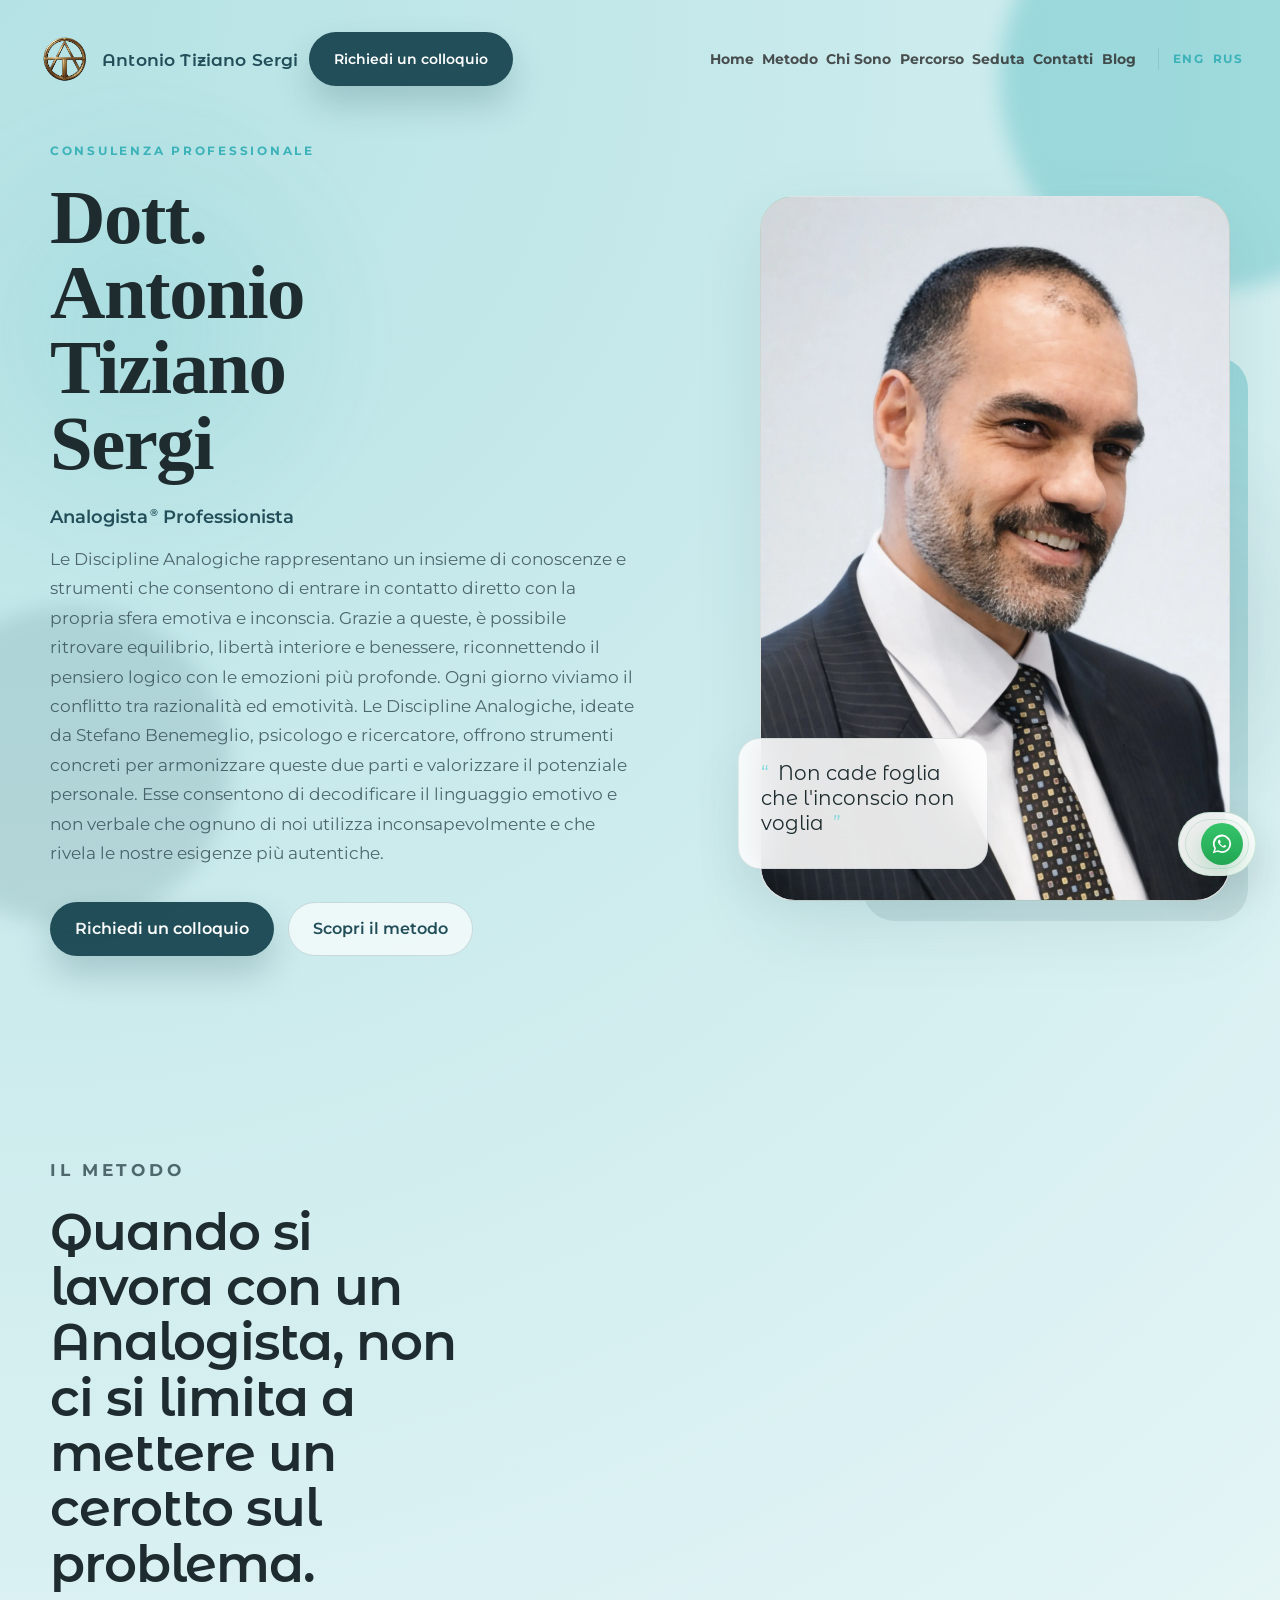
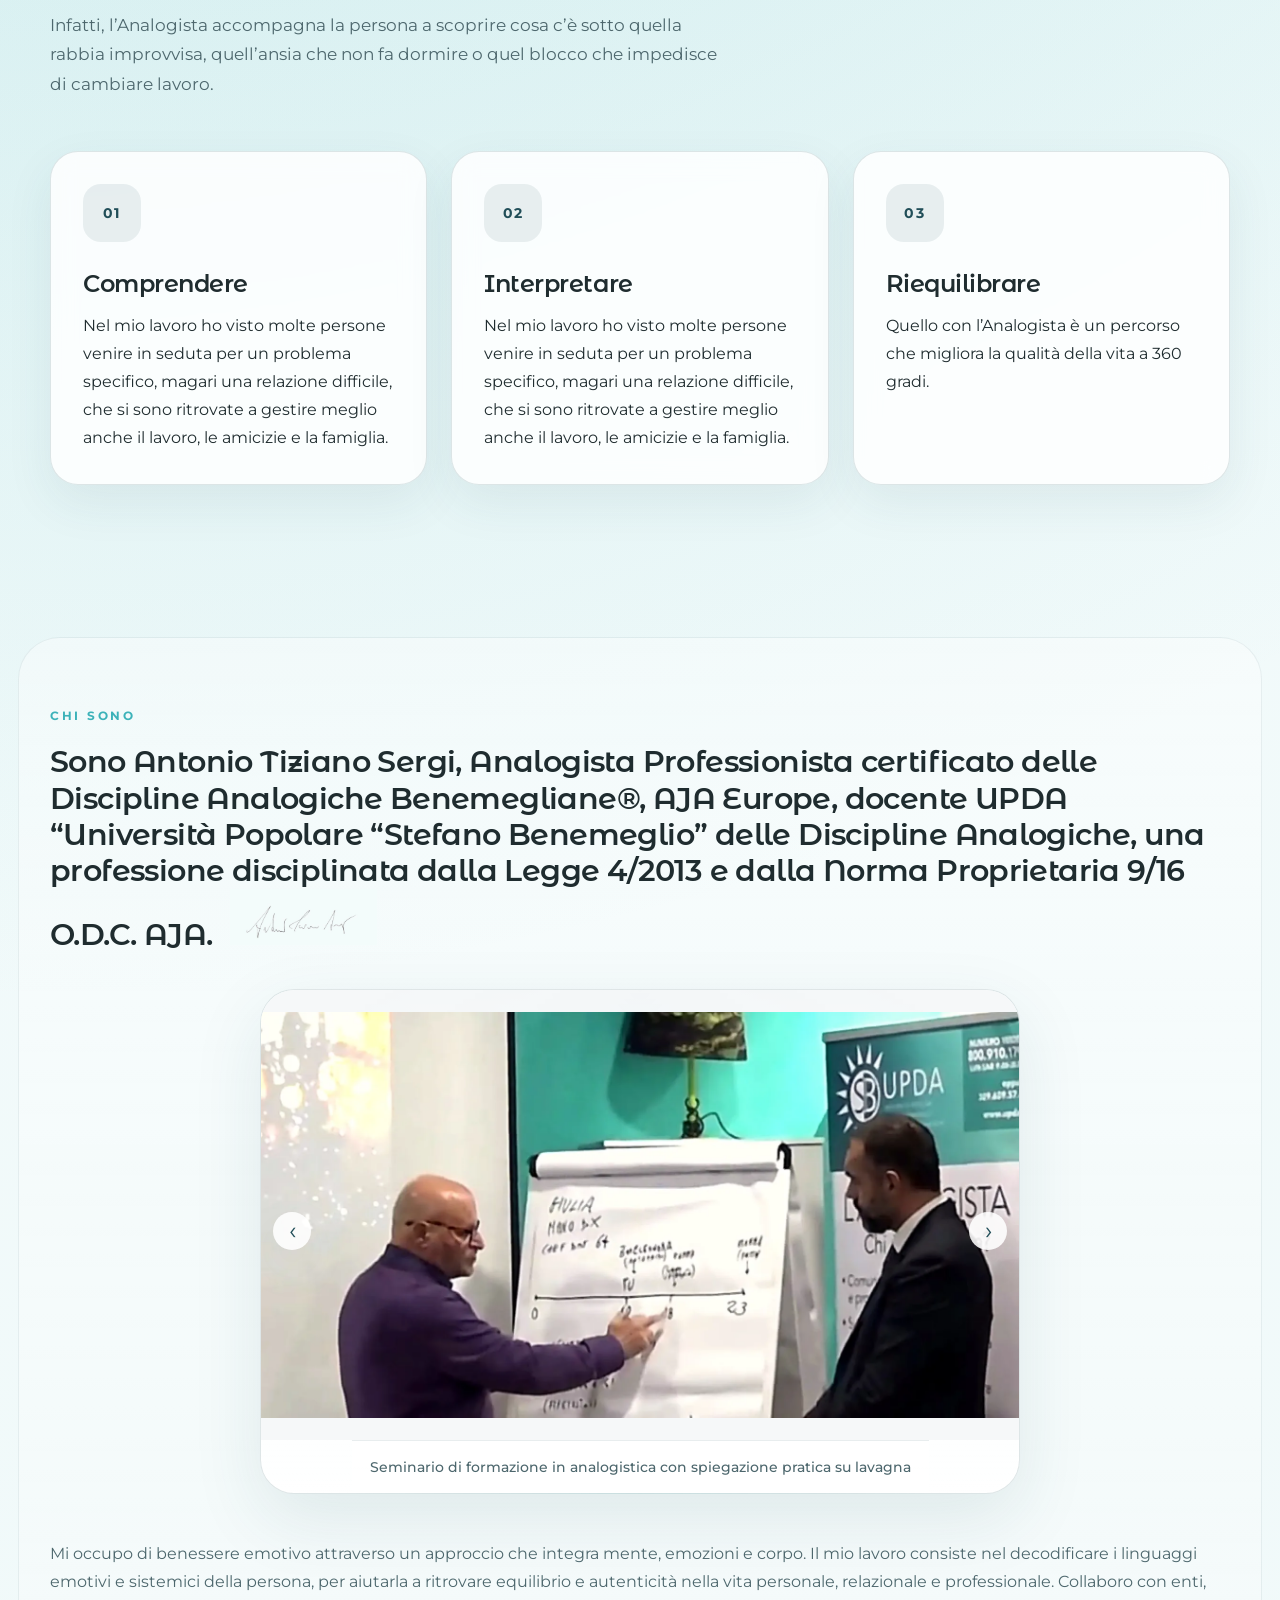
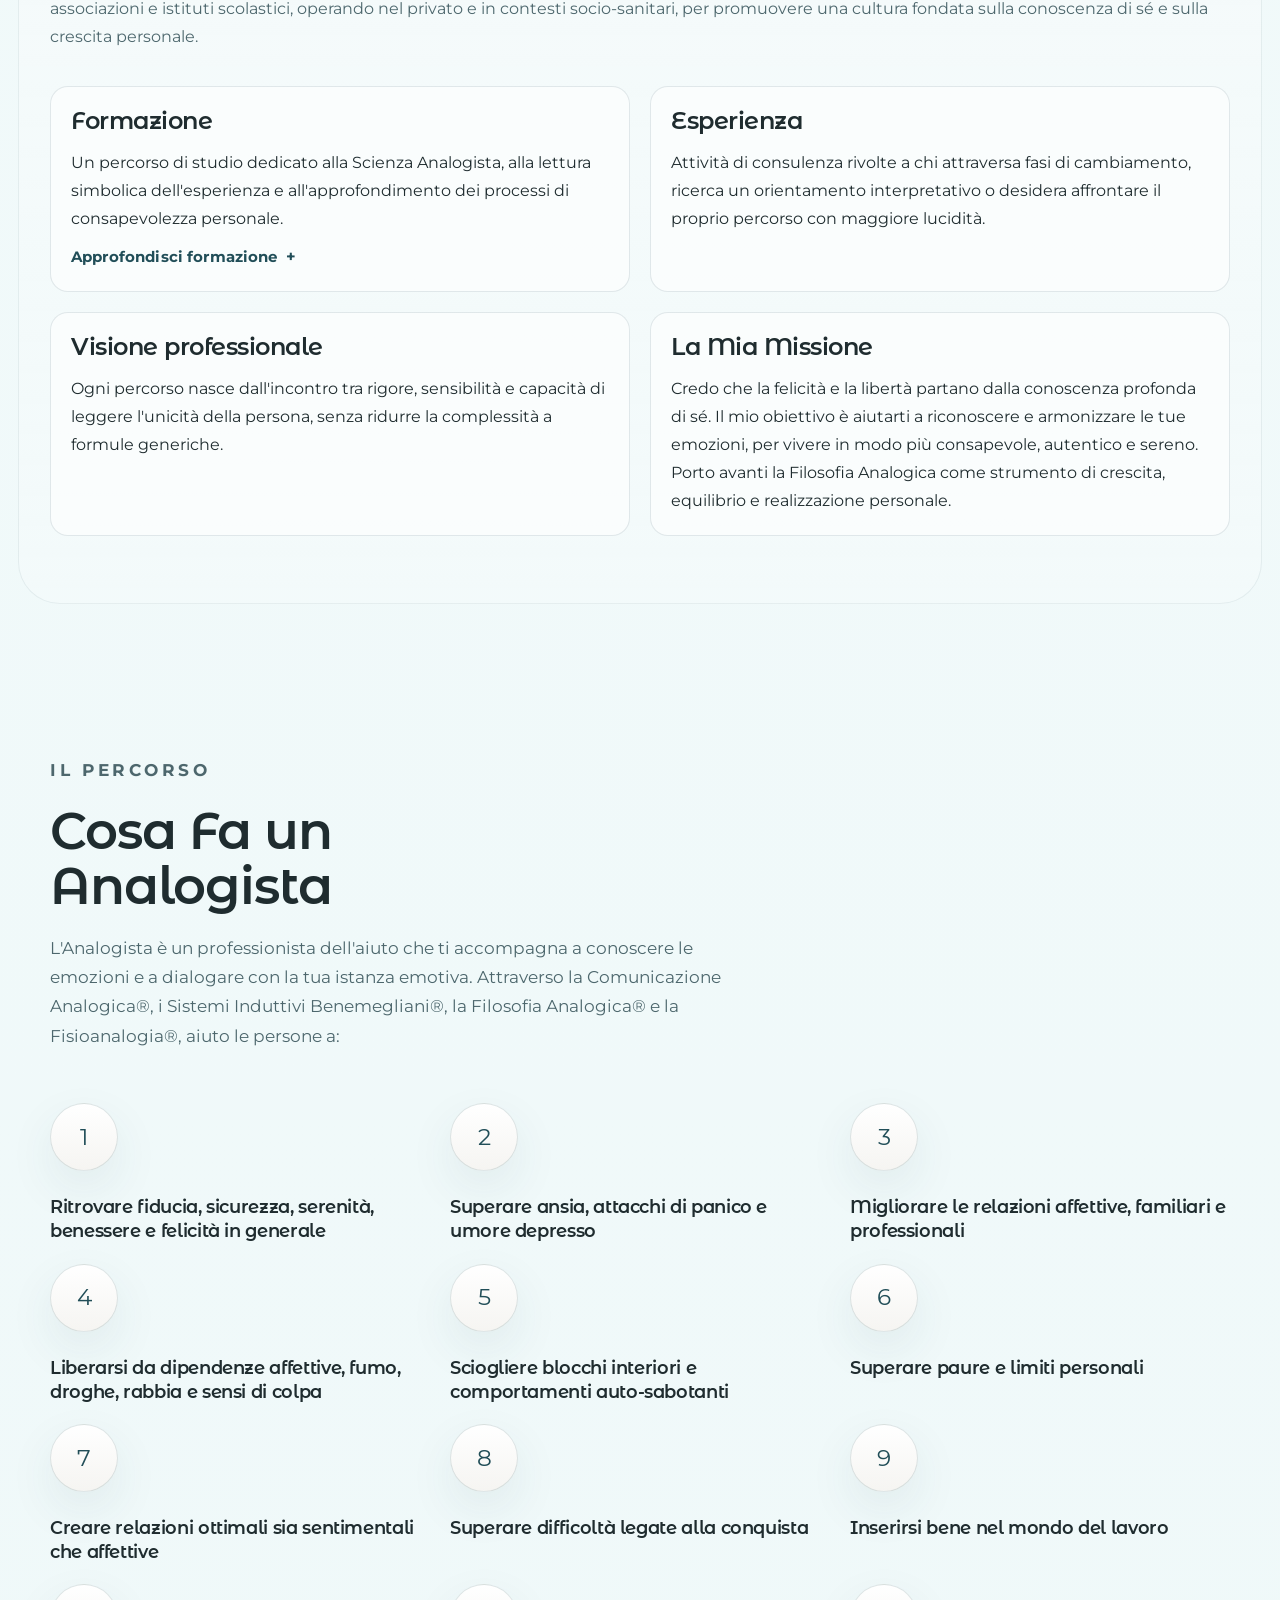
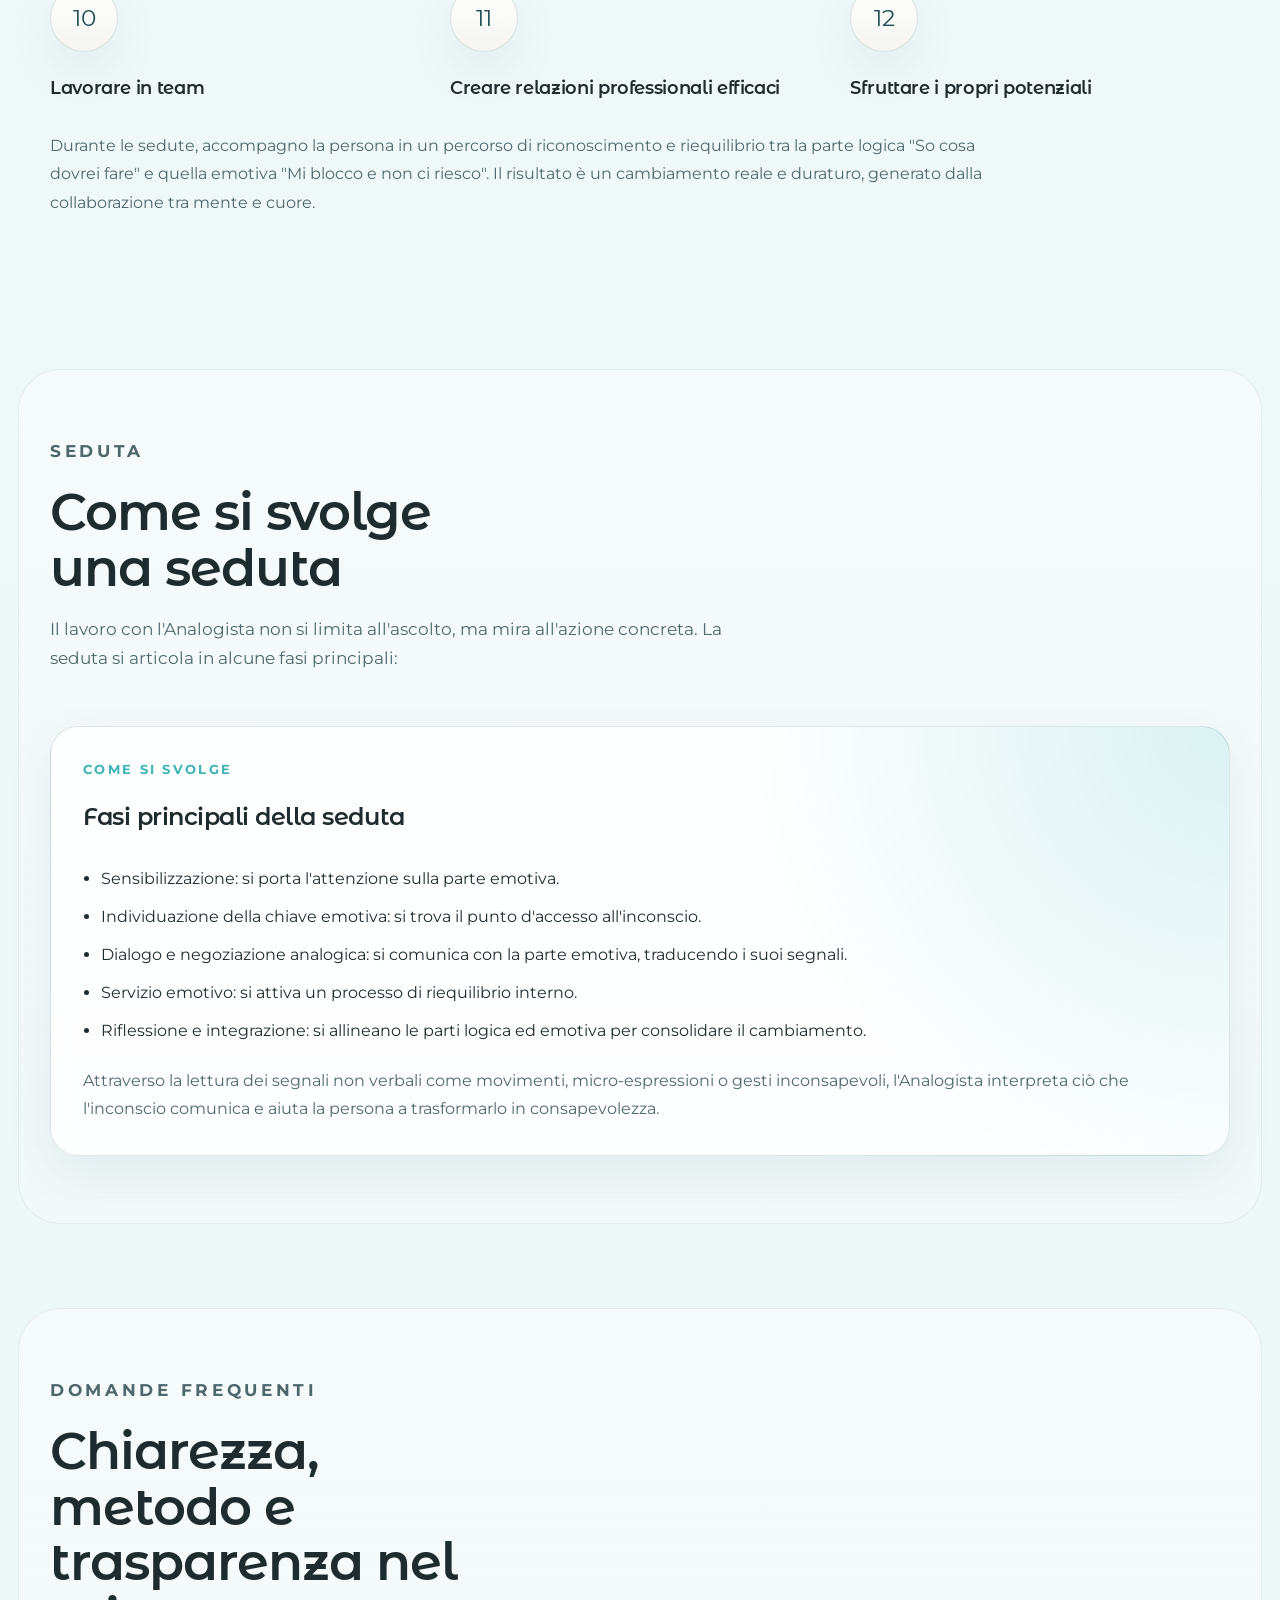
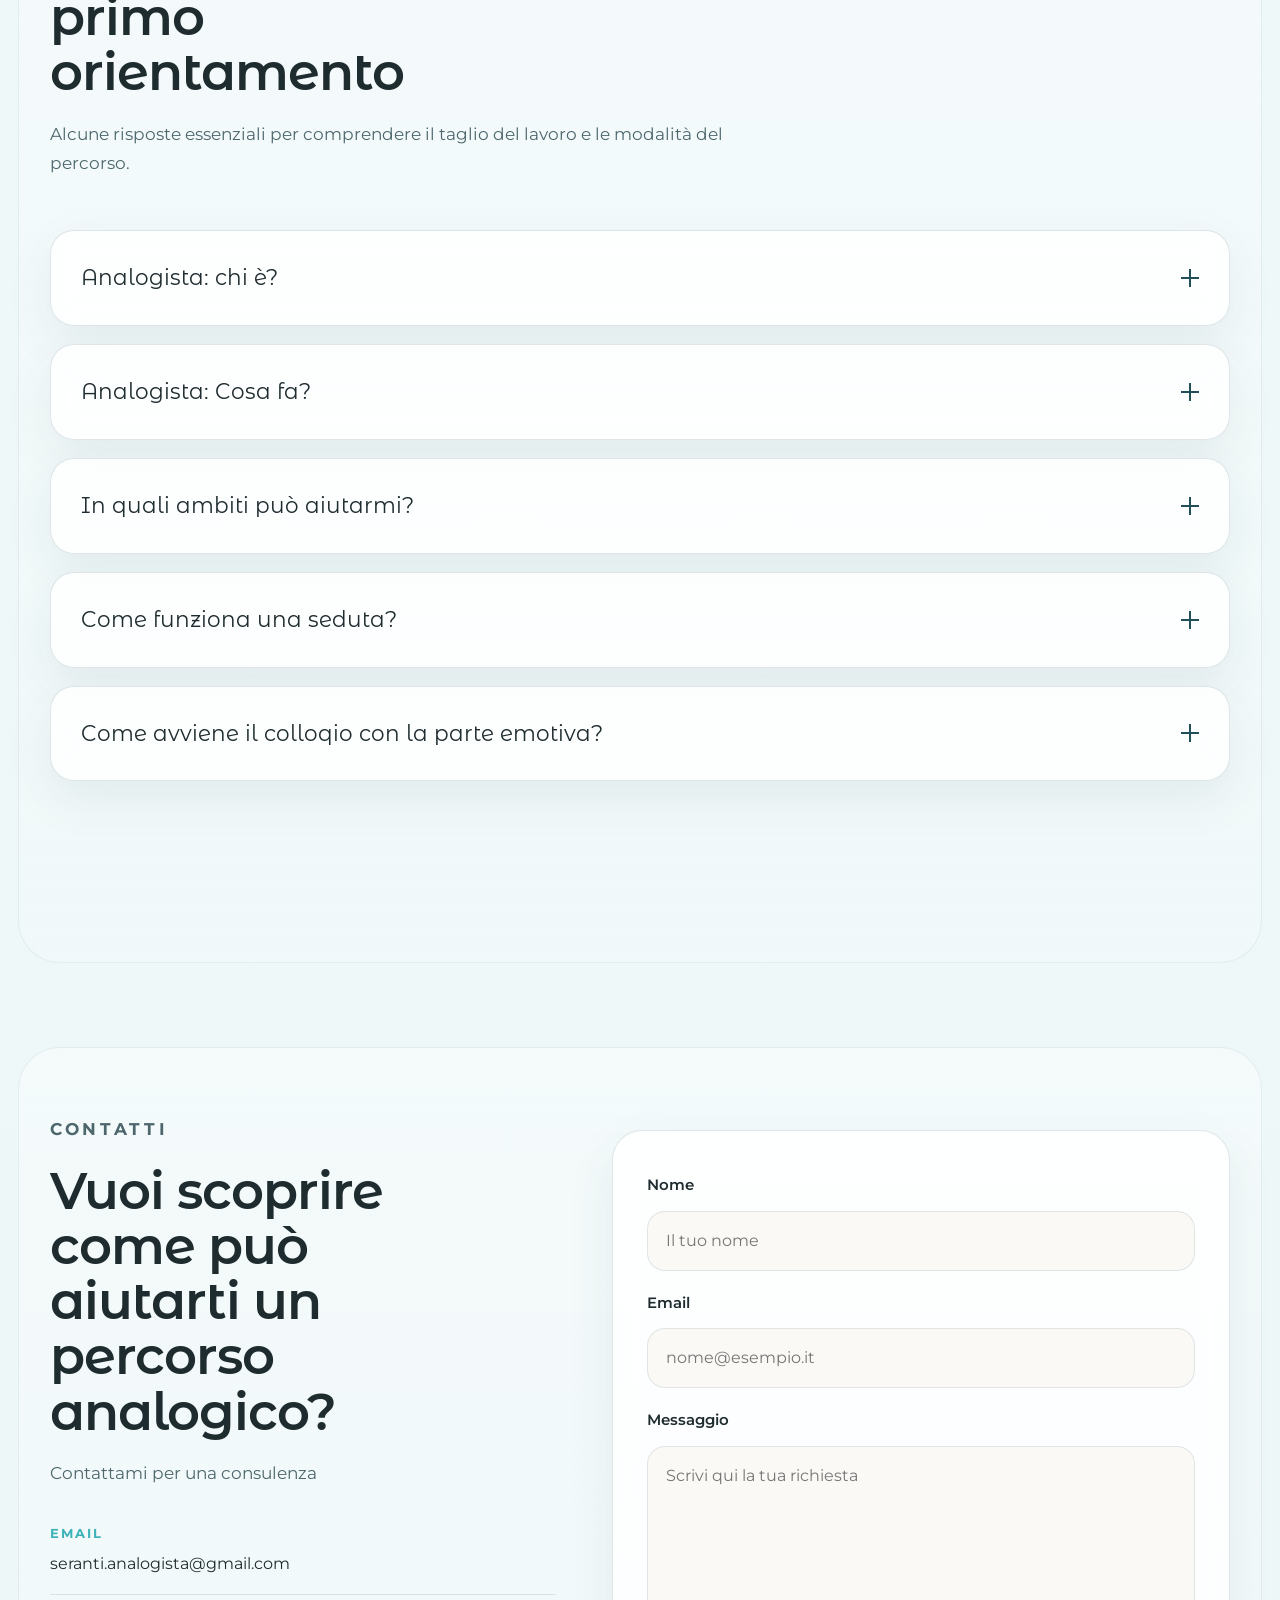
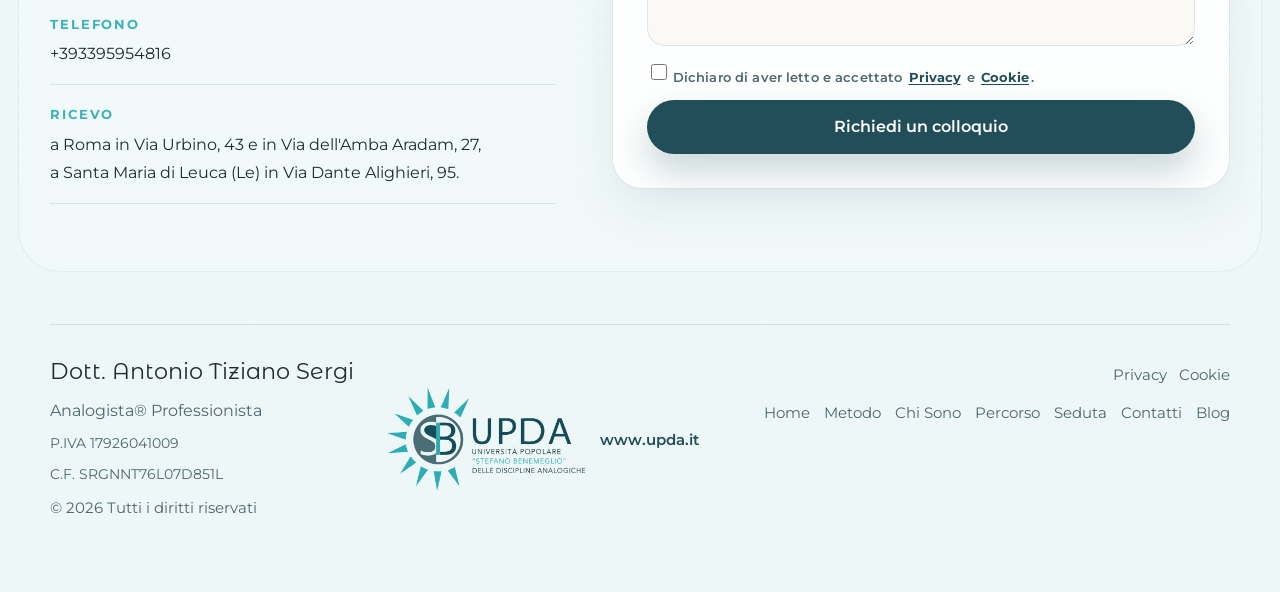
==== commit e2a8cb03: "Update method copy and align booking/WhatsApp links" ====
--- a/index.html
+++ b/index.html
@@ -178,11 +178,11 @@
       <section class="section" id="metodo">
         <div class="section-intro" data-reveal="up">
           <p class="eyebrow">Il Metodo</p>
-          <h2>Un approccio che unisce osservazione, interpretazione e orientamento</h2>
-          <p>
-            Il lavoro analogico si sviluppa come un percorso di lettura
-            consapevole dell'esperienza, utile a cogliere relazioni, simboli e
-            dinamiche che spesso rimangono invisibili a uno sguardo superficiale.
+          <h2>Quando si lavora con un Analogista, non ci si limita a mettere un cerotto sul problema.</h2>
+          <p>
+            Infatti, l’Analogista accompagna la persona a scoprire cosa c’è
+            sotto quella rabbia improvvisa, quell’ansia che non fa dormire o
+            quel blocco che impedisce di cambiare lavoro.
           </p>
         </div>
 
@@ -191,8 +191,10 @@
             <div class="icon-shell" aria-hidden="true">01</div>
             <h3>Comprendere</h3>
             <p>
-              Accogliere la complessità della propria esperienza con uno
-              sguardo attento, ordinato e rispettoso dei tempi interiori.
+              Nel mio lavoro ho visto molte persone venire in seduta per un
+              problema specifico, magari una relazione difficile, che si sono
+              ritrovate a gestire meglio anche il lavoro, le amicizie e la
+              famiglia.
             </p>
           </article>
 
@@ -200,8 +202,10 @@
             <div class="icon-shell" aria-hidden="true">02</div>
             <h3>Interpretare</h3>
             <p>
-              Riconoscere i nessi simbolici e le corrispondenze che aiutano a
-              leggere gli eventi in una prospettiva più ampia e significativa.
+              Nel mio lavoro ho visto molte persone venire in seduta per un
+              problema specifico, magari una relazione difficile, che si sono
+              ritrovate a gestire meglio anche il lavoro, le amicizie e la
+              famiglia.
             </p>
           </article>
 
@@ -209,8 +213,8 @@
             <div class="icon-shell" aria-hidden="true">03</div>
             <h3>Riequilibrare</h3>
             <p>
-              Trasformare l'intuizione acquisita in un orientamento concreto,
-              volto a favorire maggiore chiarezza, centratura e continuità.
+              Quello con l’Analogista è un percorso che migliora la qualità
+              della vita a 360 gradi.
             </p>
           </article>
         </div>
@@ -1077,7 +1081,7 @@
 
     <a
       class="whatsapp-float"
-      href="https://wa.me/393330000000"
+      href="https://wa.me/393395954816"
       target="_blank"
       rel="noopener noreferrer"
       aria-label="Contatta su WhatsApp"
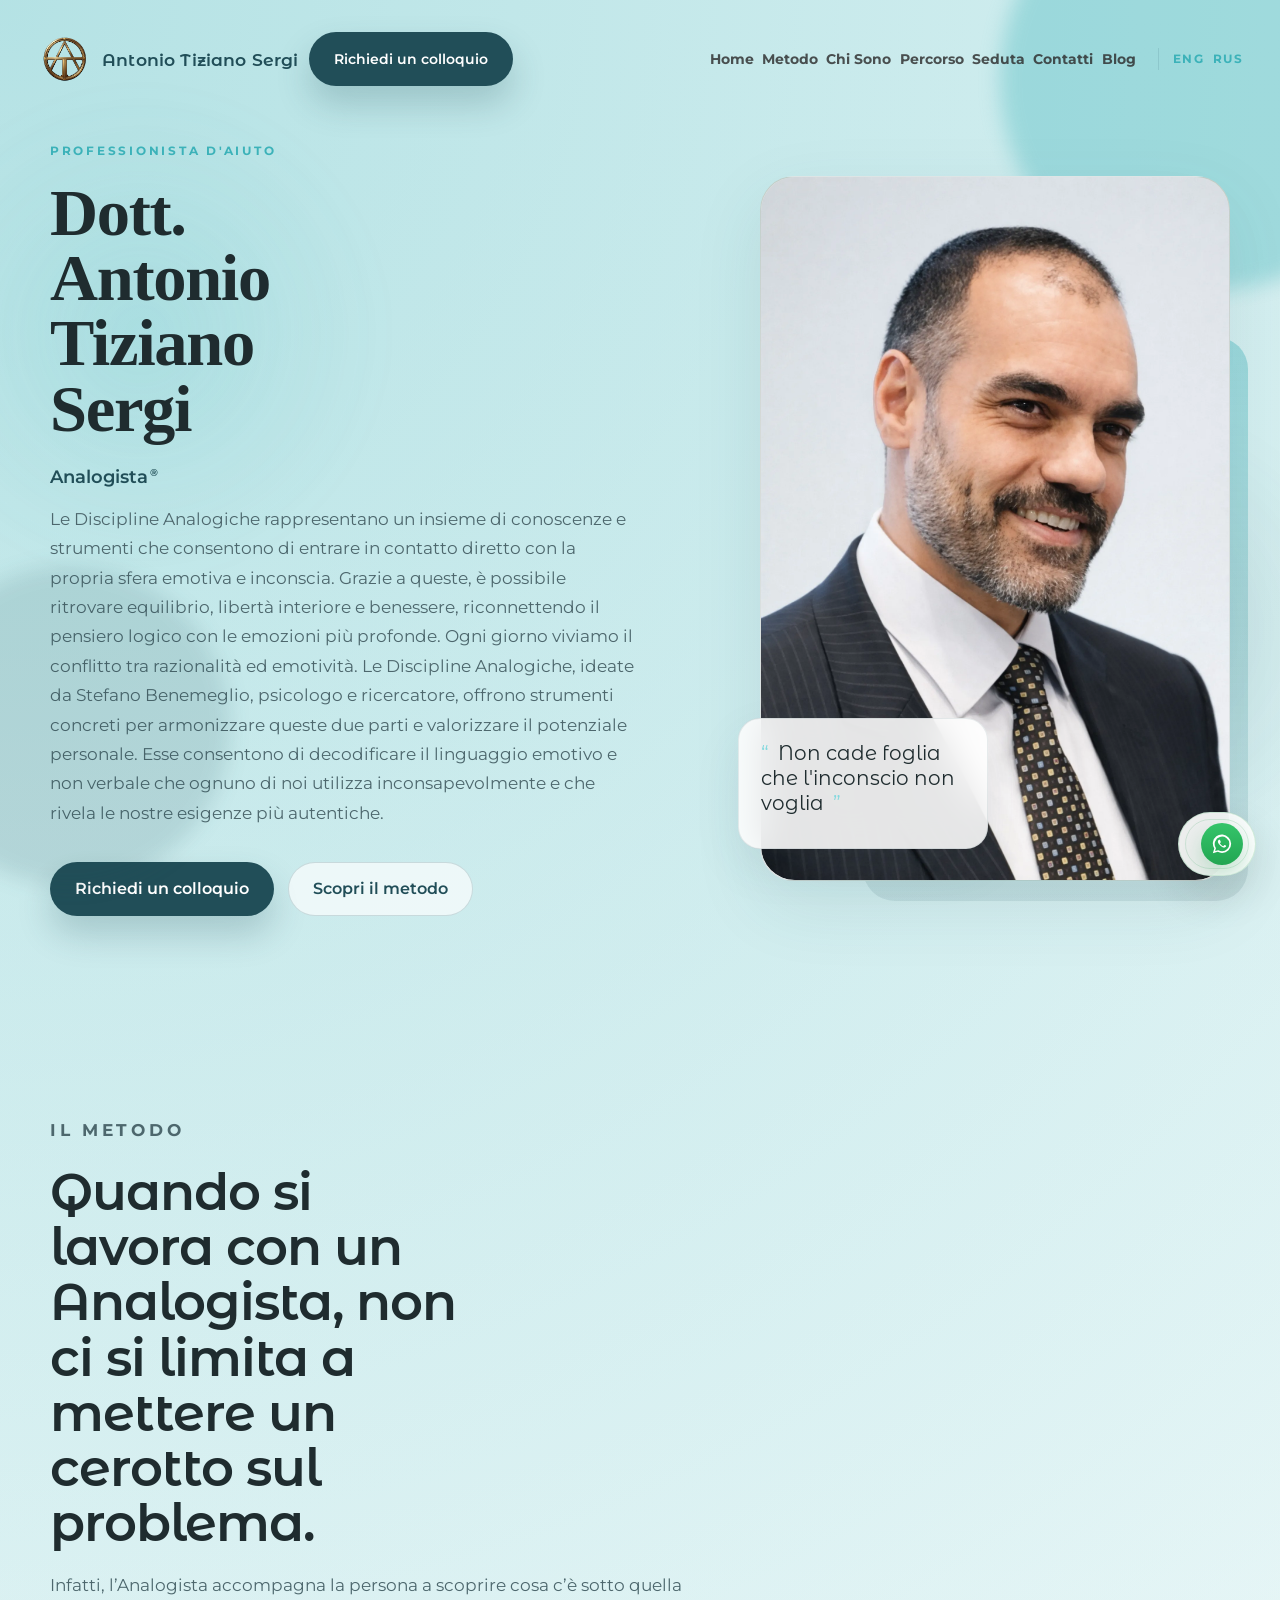
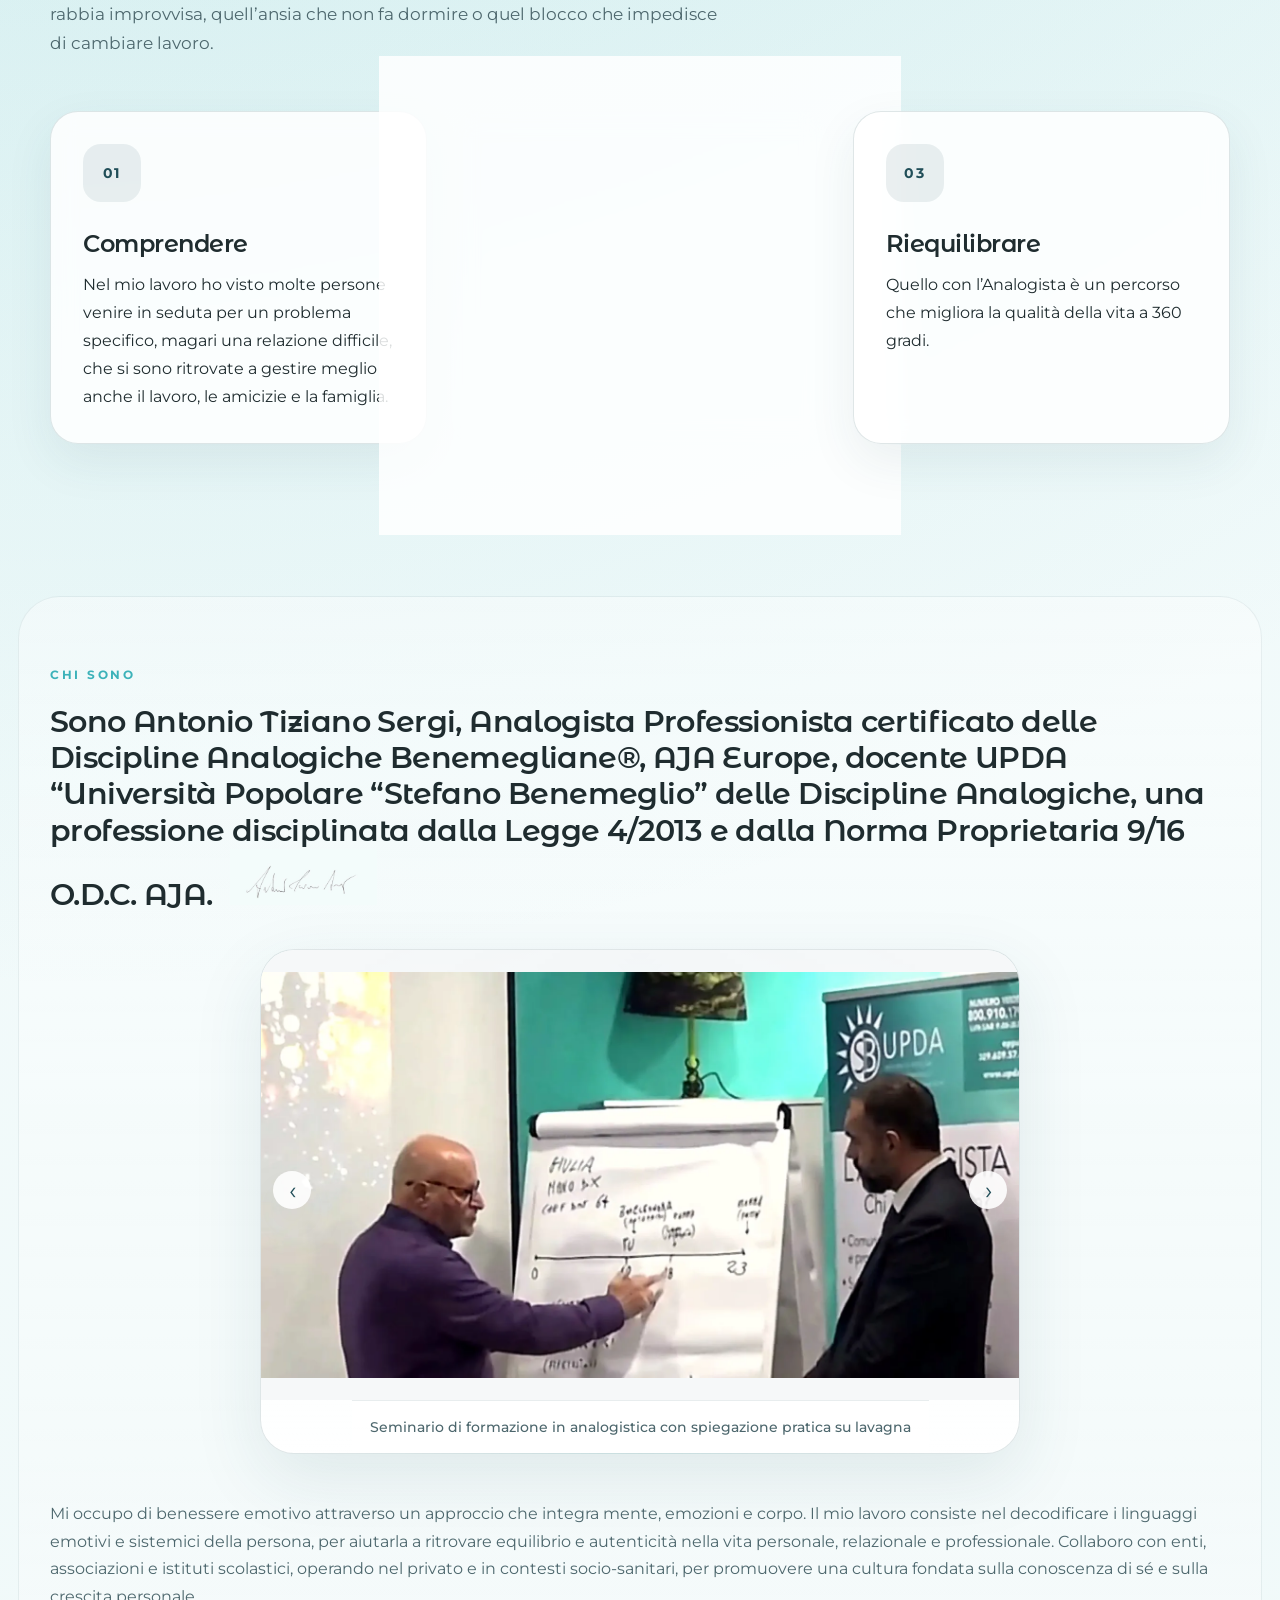
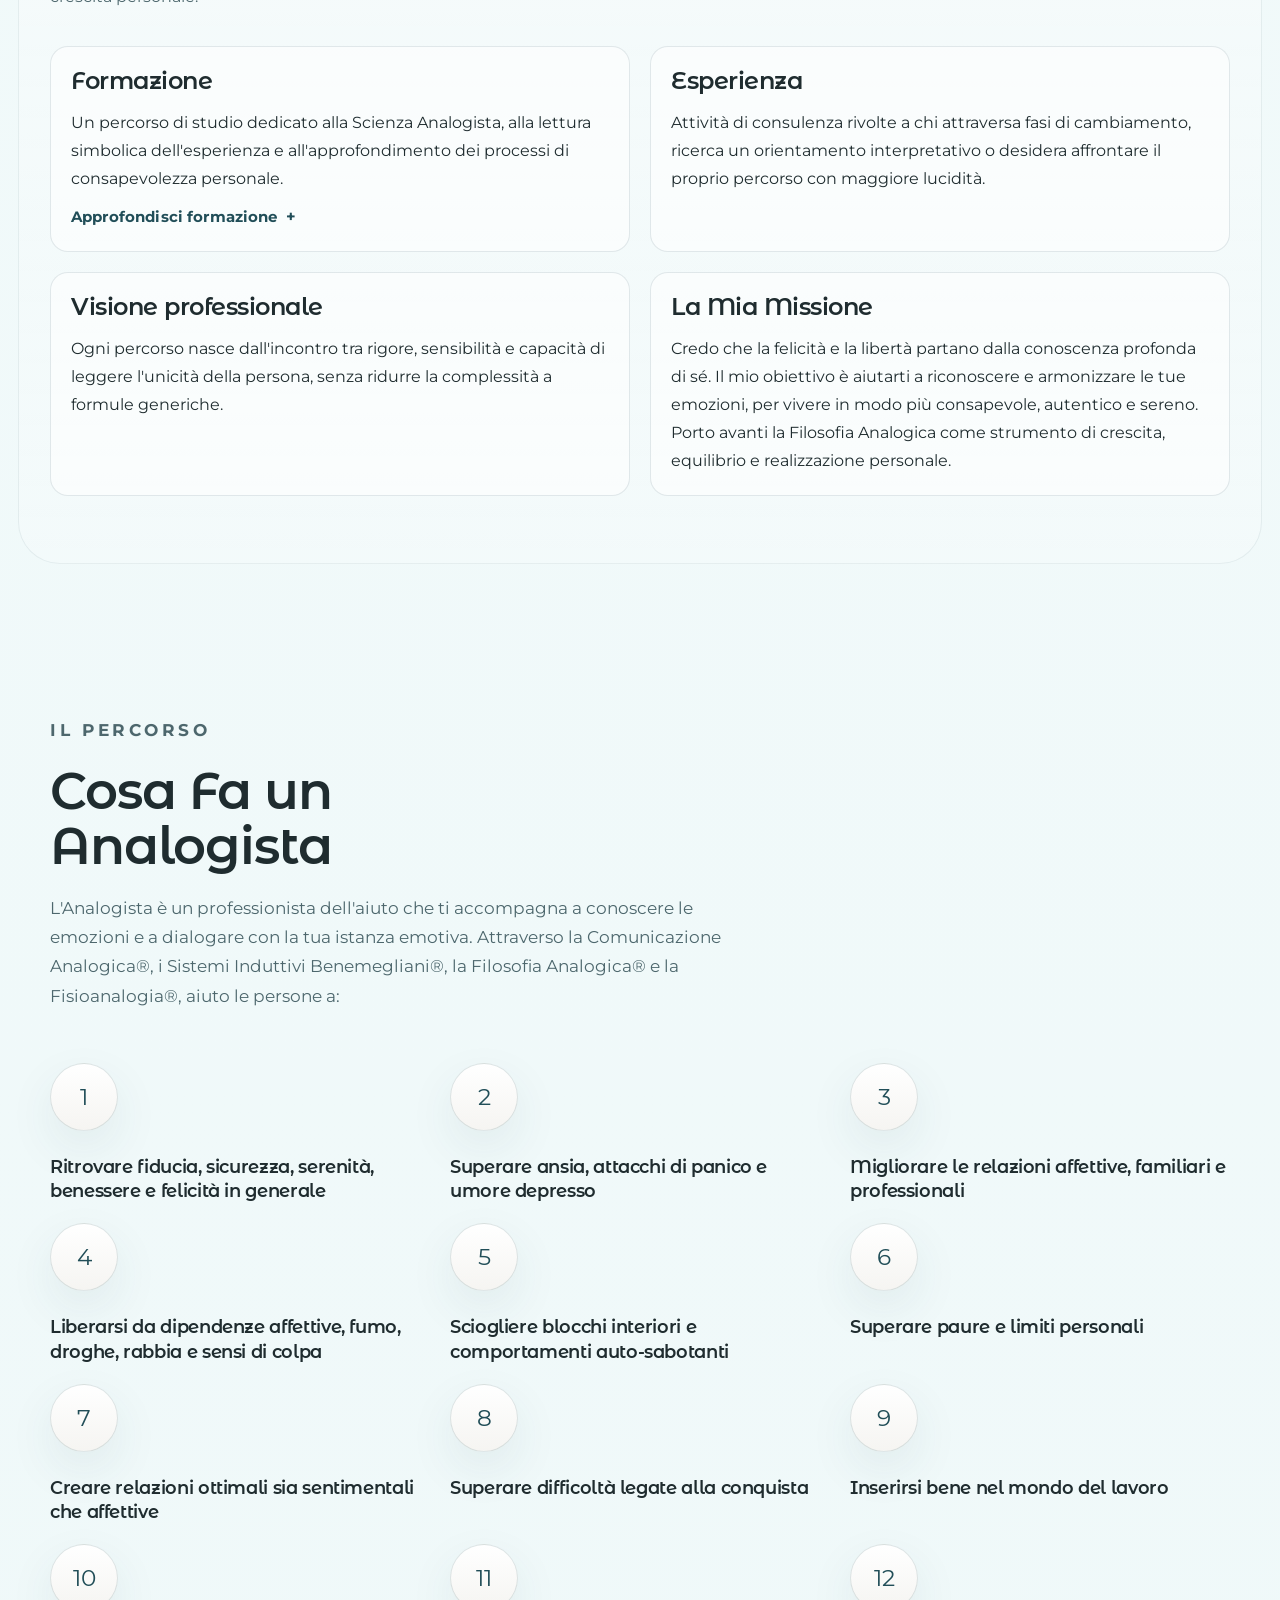
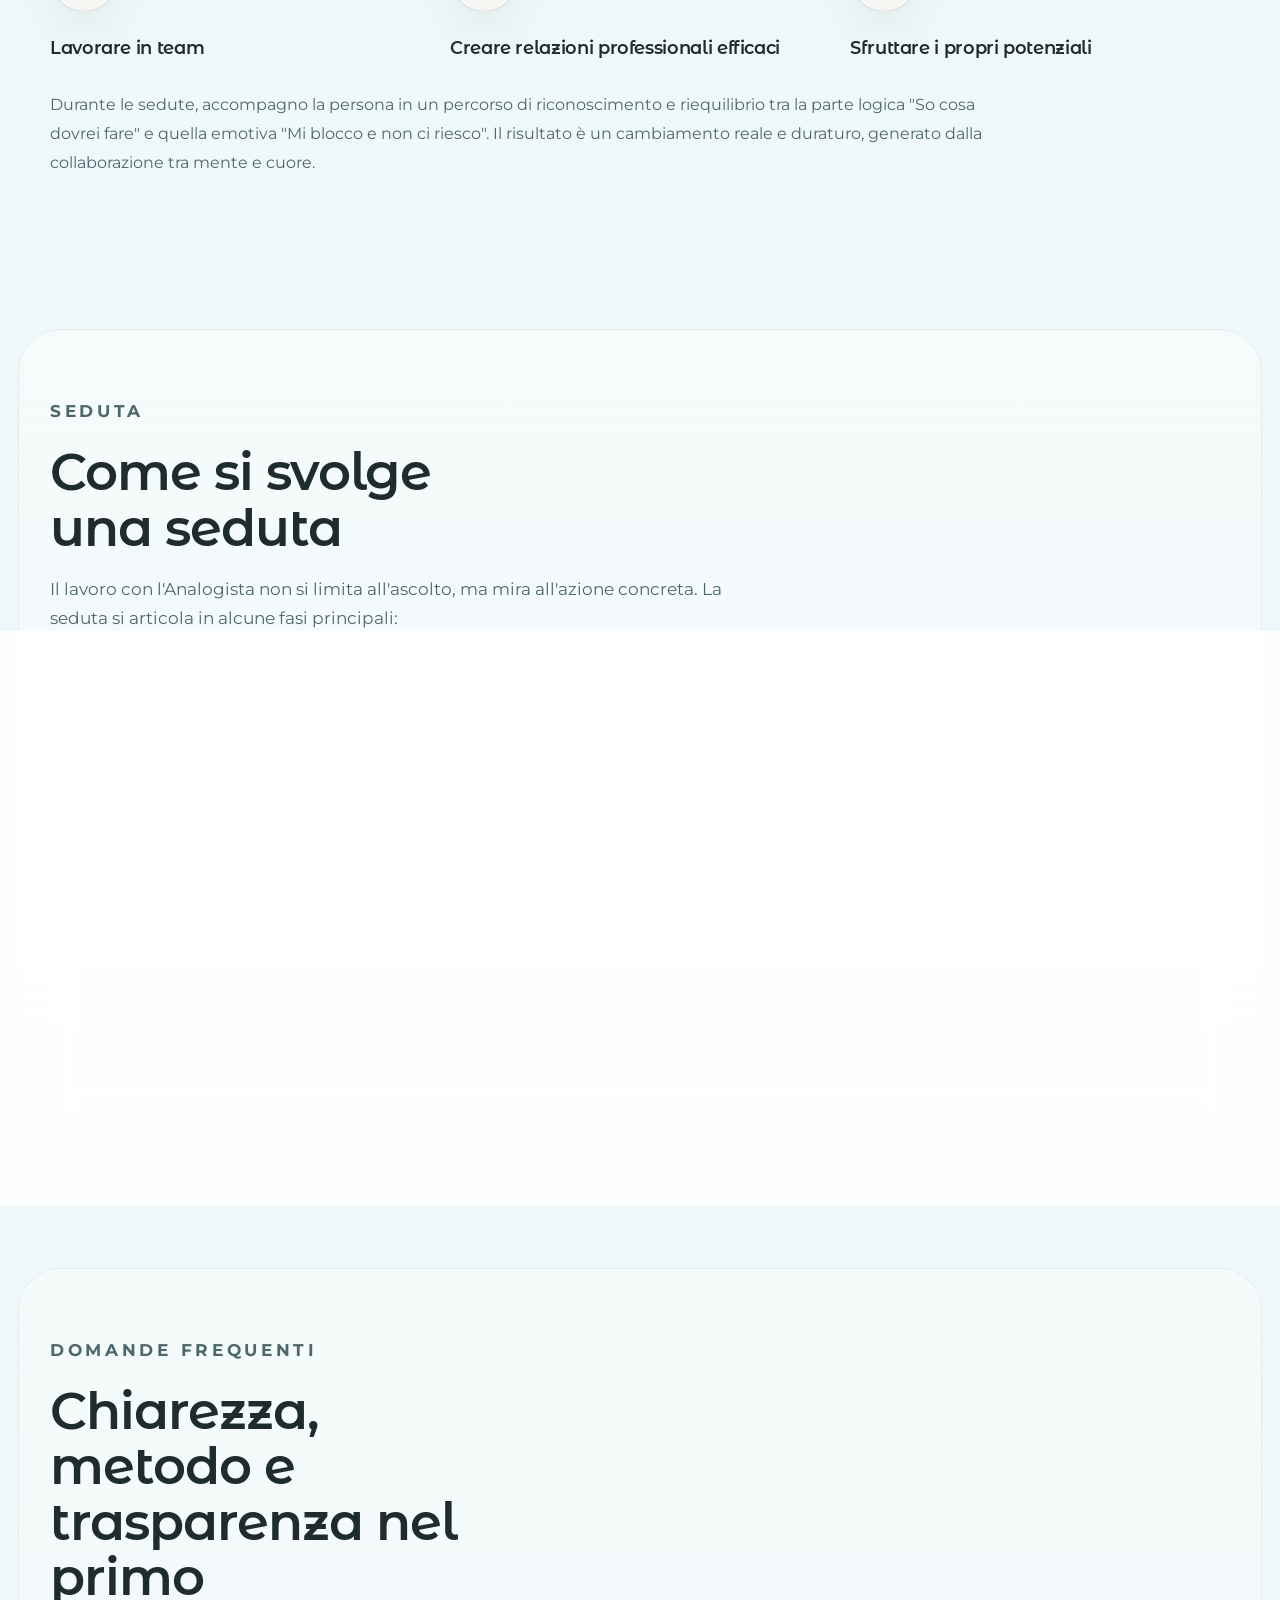
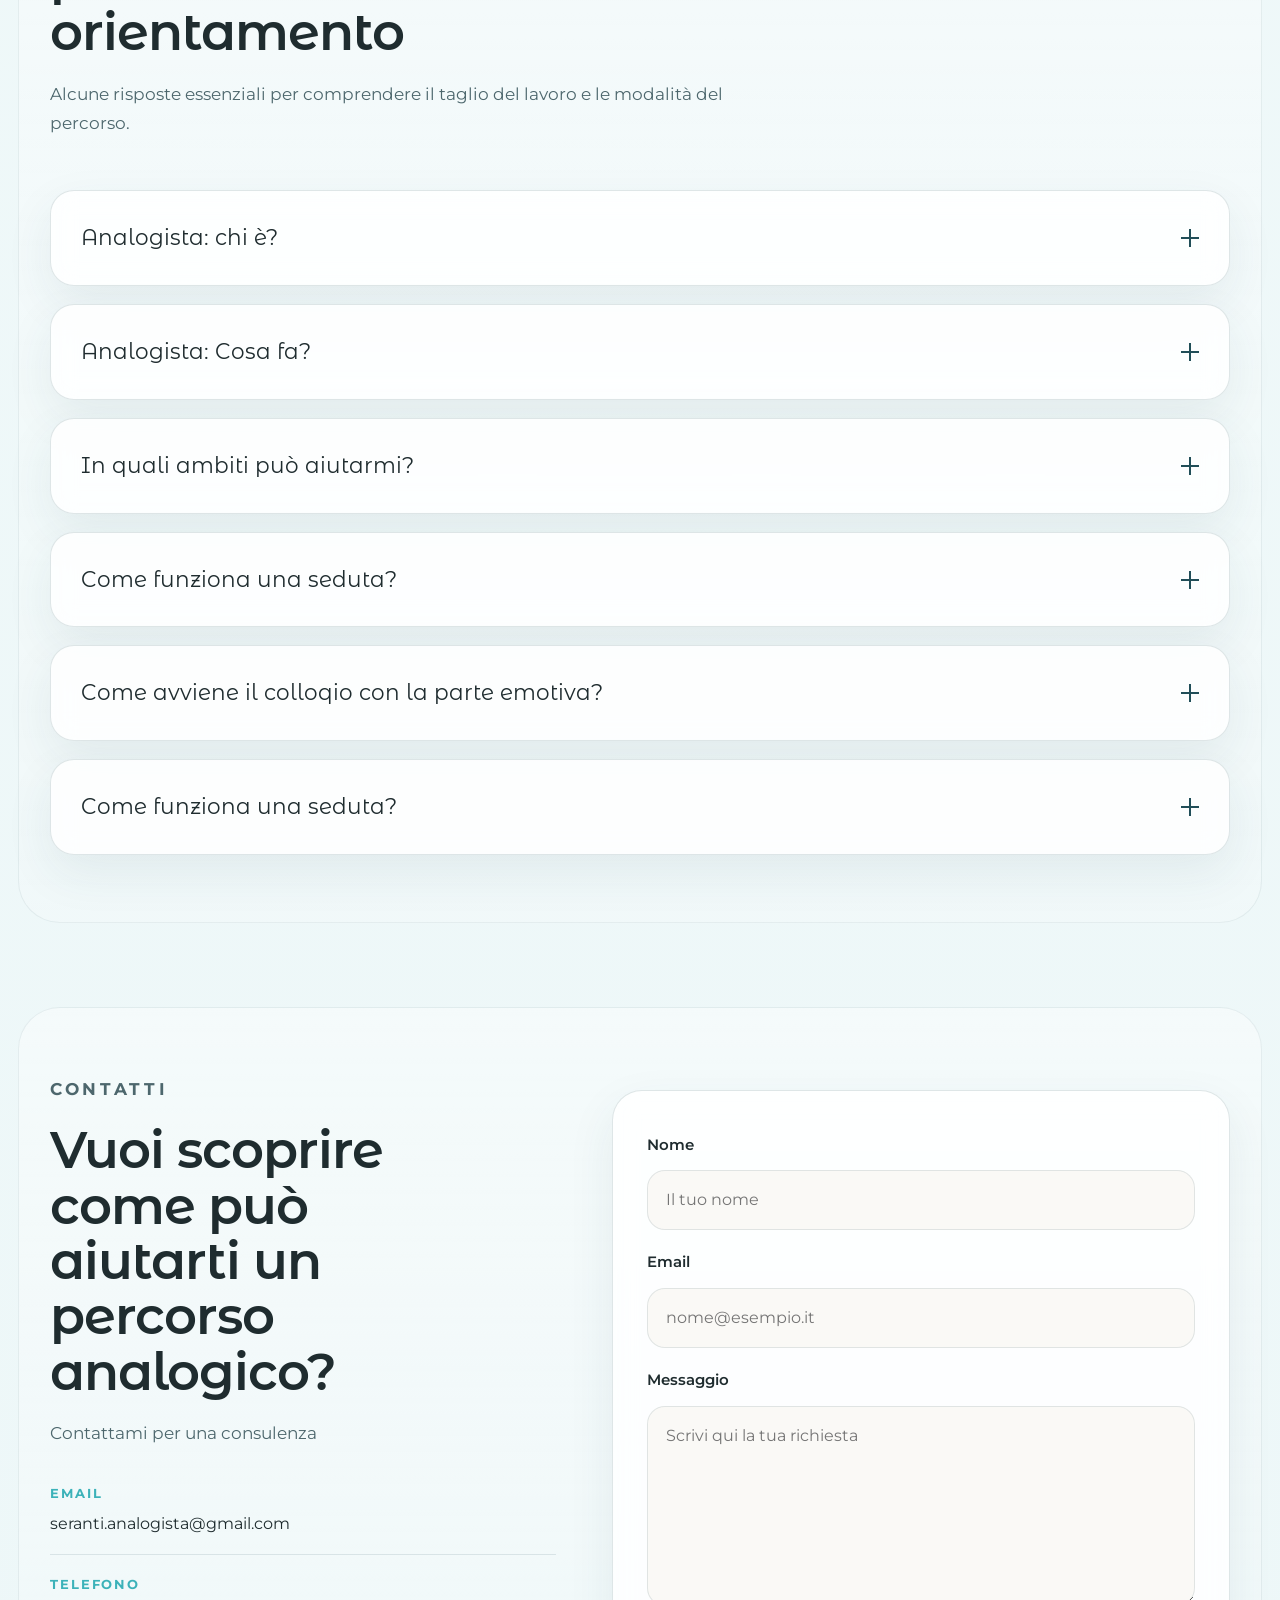
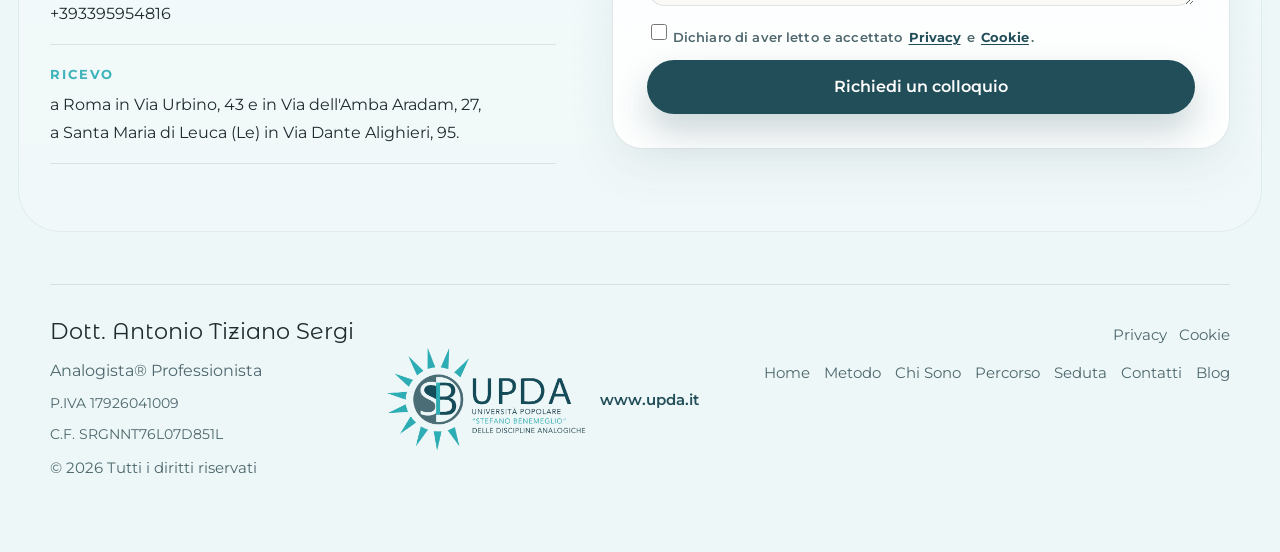
==== commit 96e4453a: "Adjust hero labels and update interpretare card copy" ====
--- a/index.html
+++ b/index.html
@@ -118,12 +118,9 @@
 
       <section class="hero section">
         <div class="hero-copy" data-reveal="up">
-          <p class="eyebrow">Consulenza professionale</p>
+          <p class="eyebrow">Professionista d'aiuto</p>
           <h1>Dott. Antonio Tiziano Sergi</h1>
-          <p class="hero-role">
-            Analogista<span class="registered-mark" aria-hidden="true">®</span>
-            Professionista
-          </p>
+          <p class="hero-role">Analogista<span class="registered-mark" aria-hidden="true">®</span></p>
           <p class="hero-text">
             Le Discipline Analogiche rappresentano un insieme di conoscenze e
             strumenti che consentono di entrare in contatto diretto con la
@@ -202,10 +199,8 @@
             <div class="icon-shell" aria-hidden="true">02</div>
             <h3>Interpretare</h3>
             <p>
-              Nel mio lavoro ho visto molte persone venire in seduta per un
-              problema specifico, magari una relazione difficile, che si sono
-              ritrovate a gestire meglio anche il lavoro, le amicizie e la
-              famiglia.
+              E una volta che si capisce davvero cosa succede dentro, il
+              cambiamento è permanente.
             </p>
           </article>
 
--- a/style.css
+++ b/style.css
@@ -510,6 +510,7 @@
 
 .hero-copy h1 {
   font-family: "Times New Roman", Times, serif;
+  font-size: clamp(3rem, 5.2vw, 5rem);
 }
 
 .registered-mark {
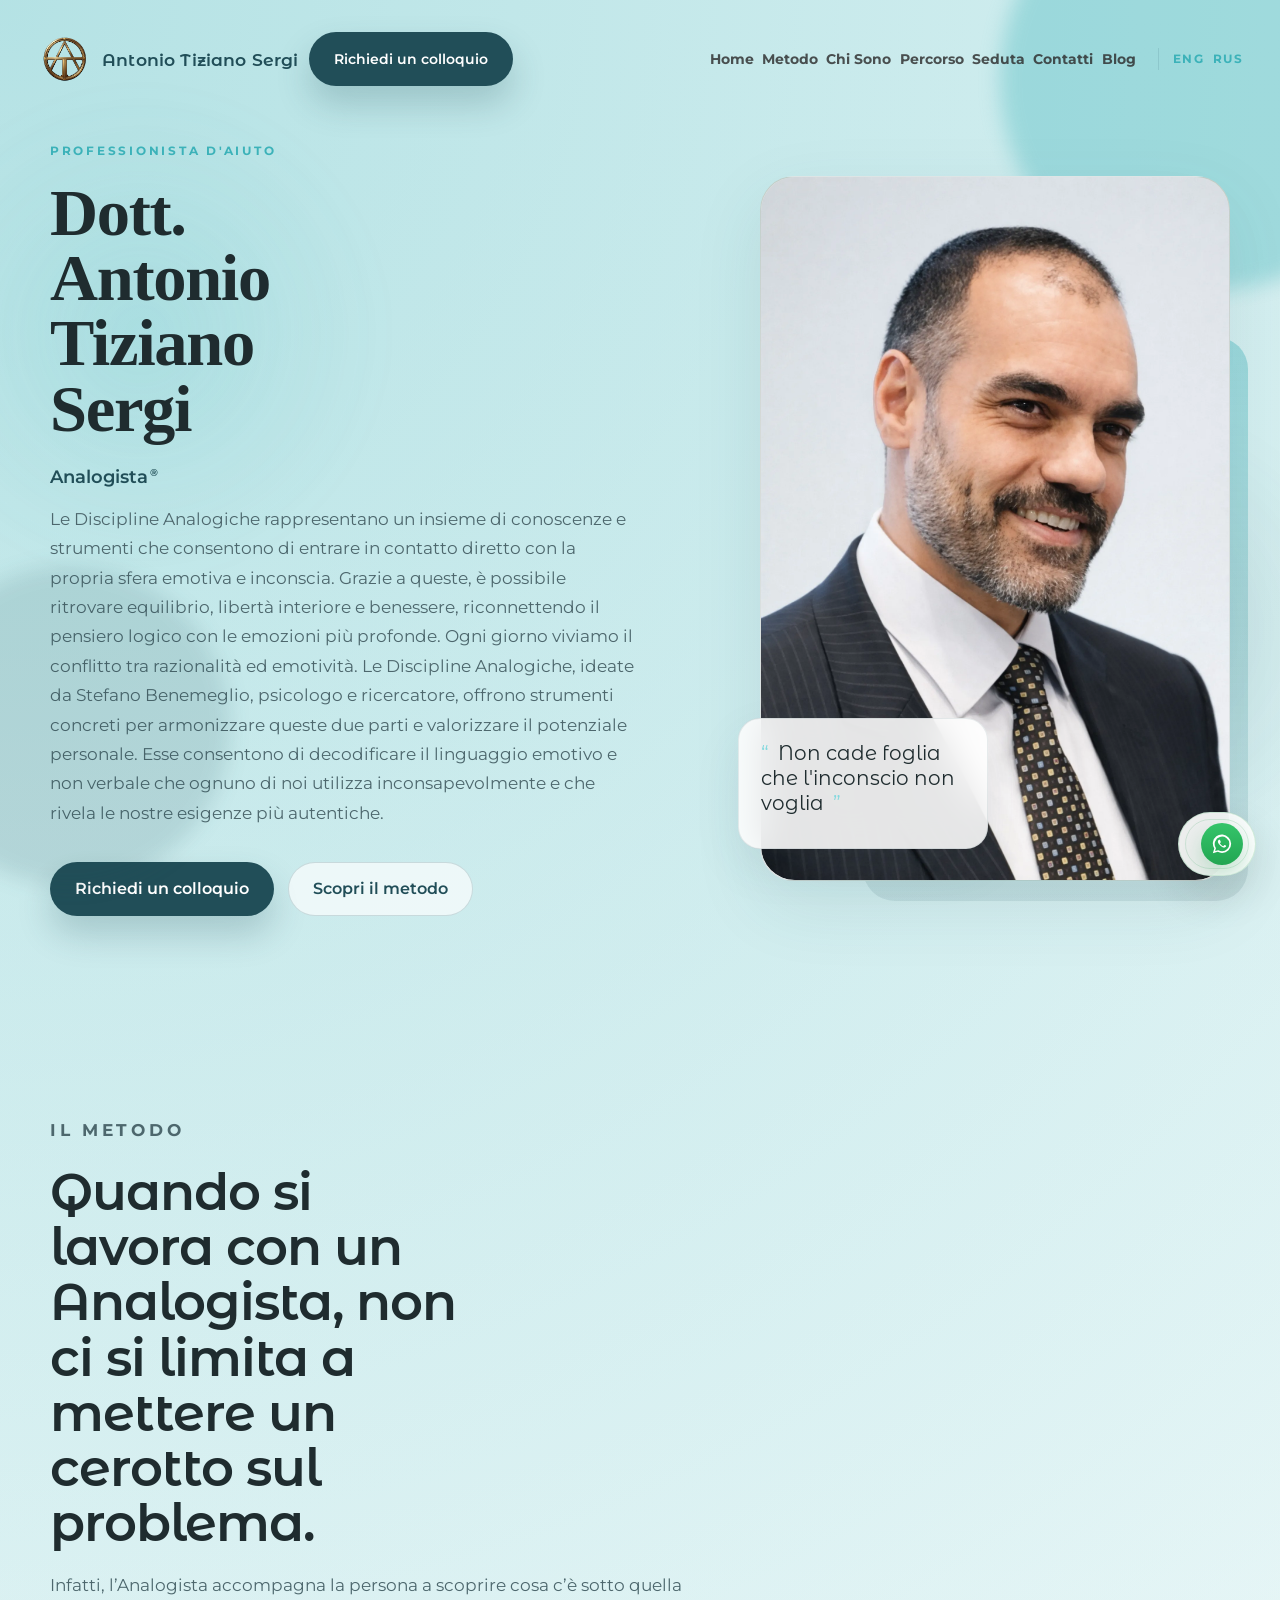
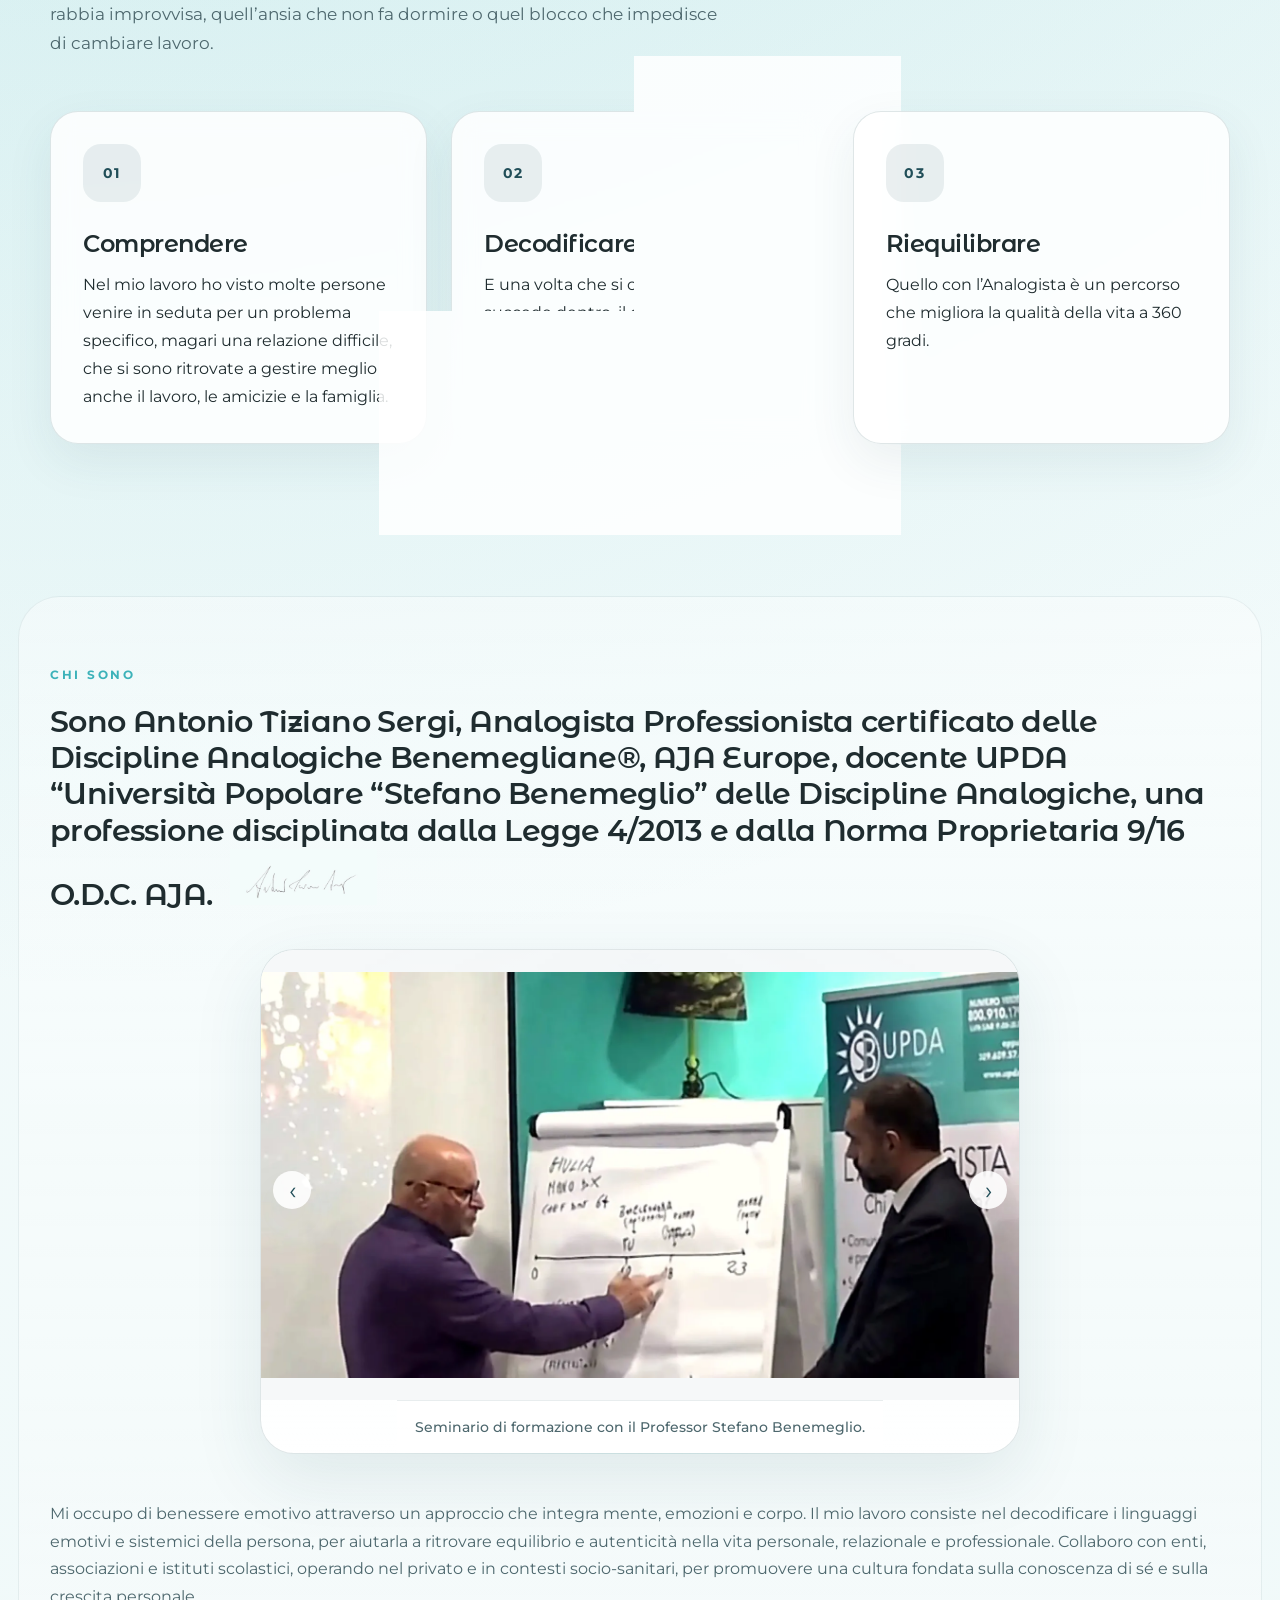
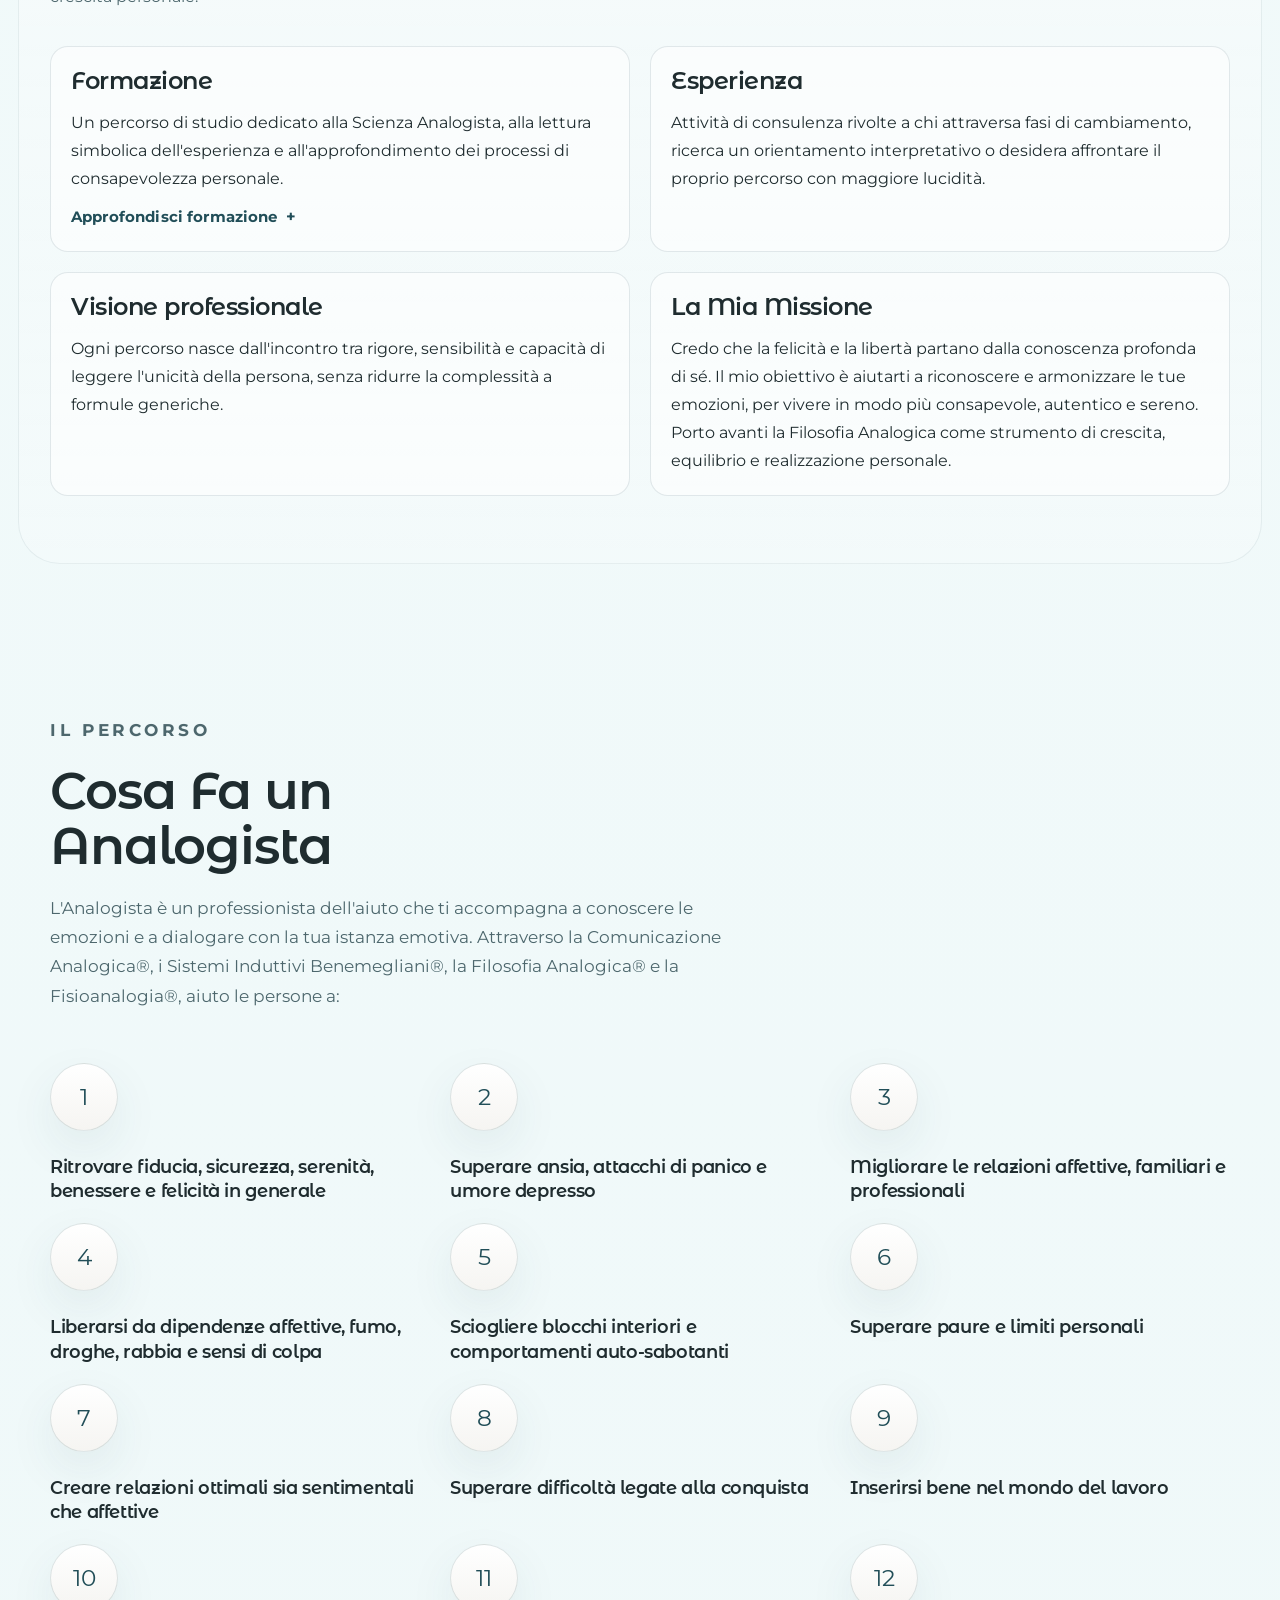
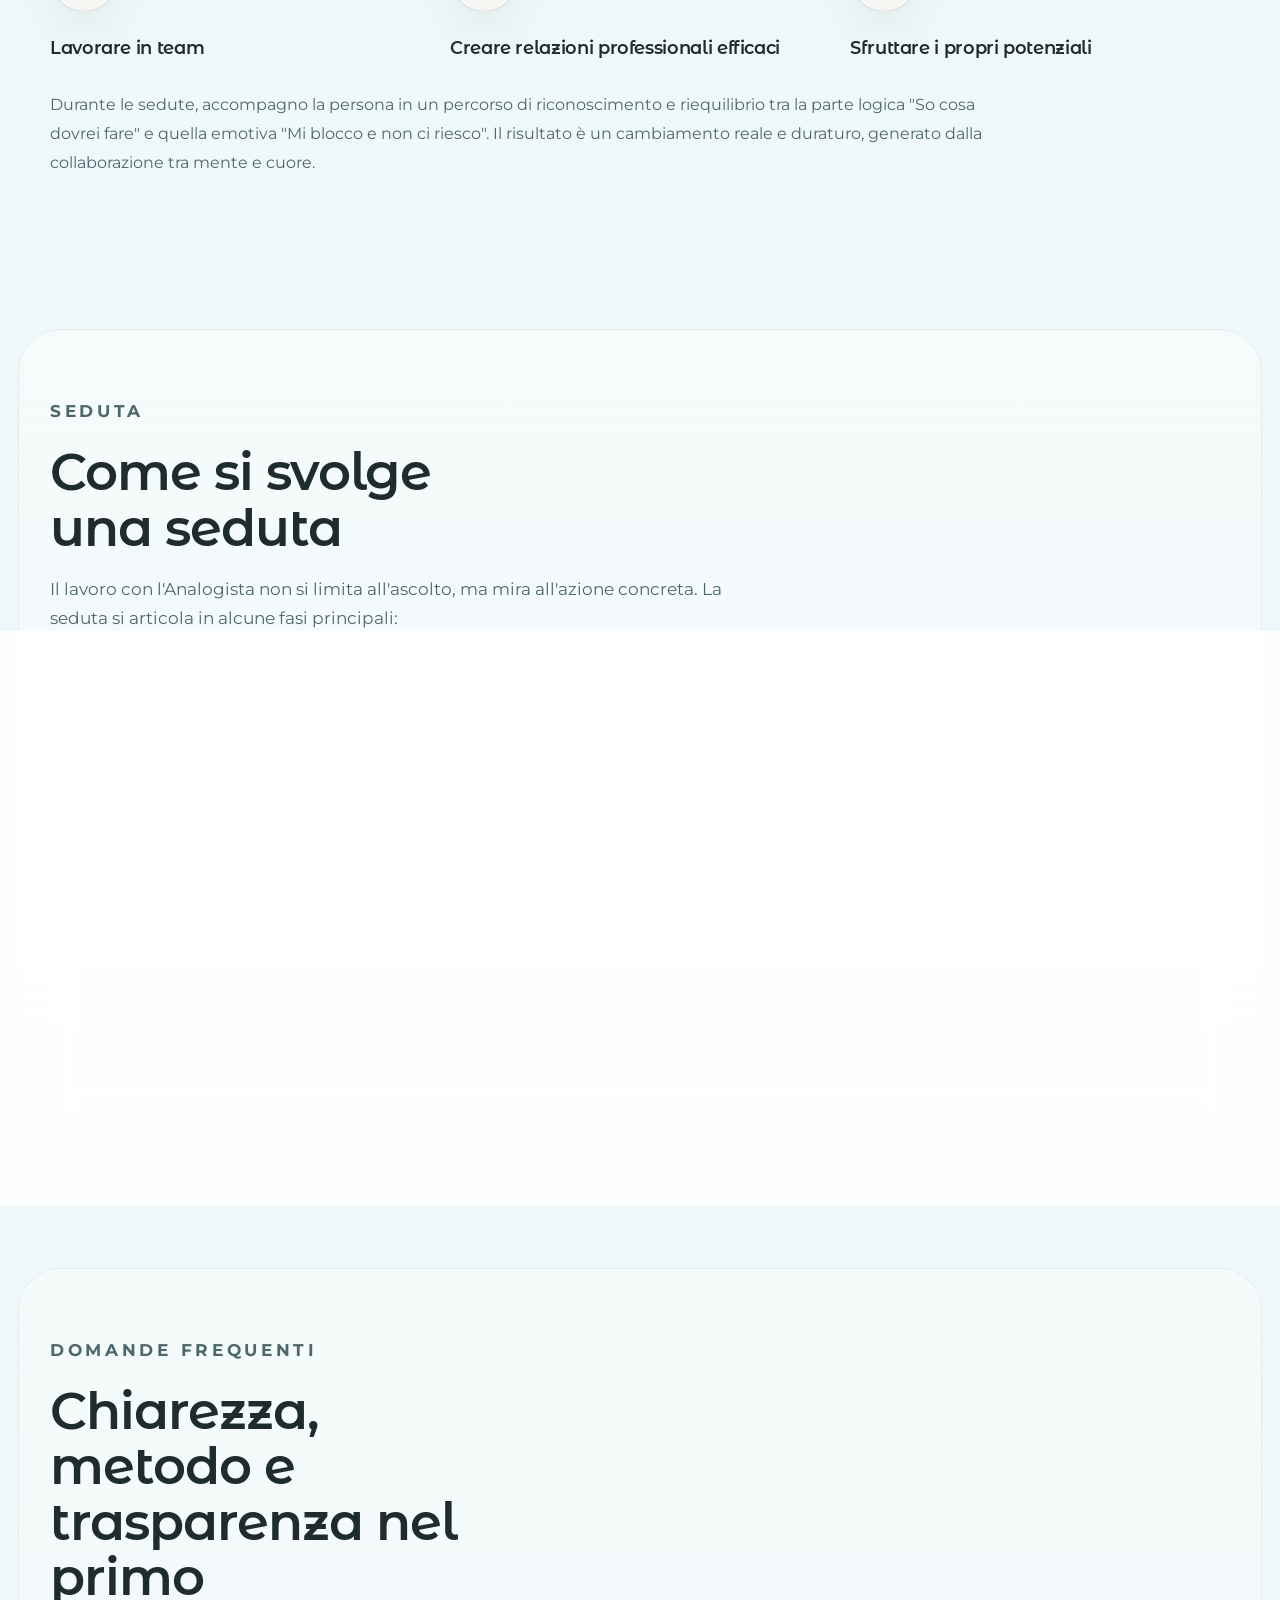
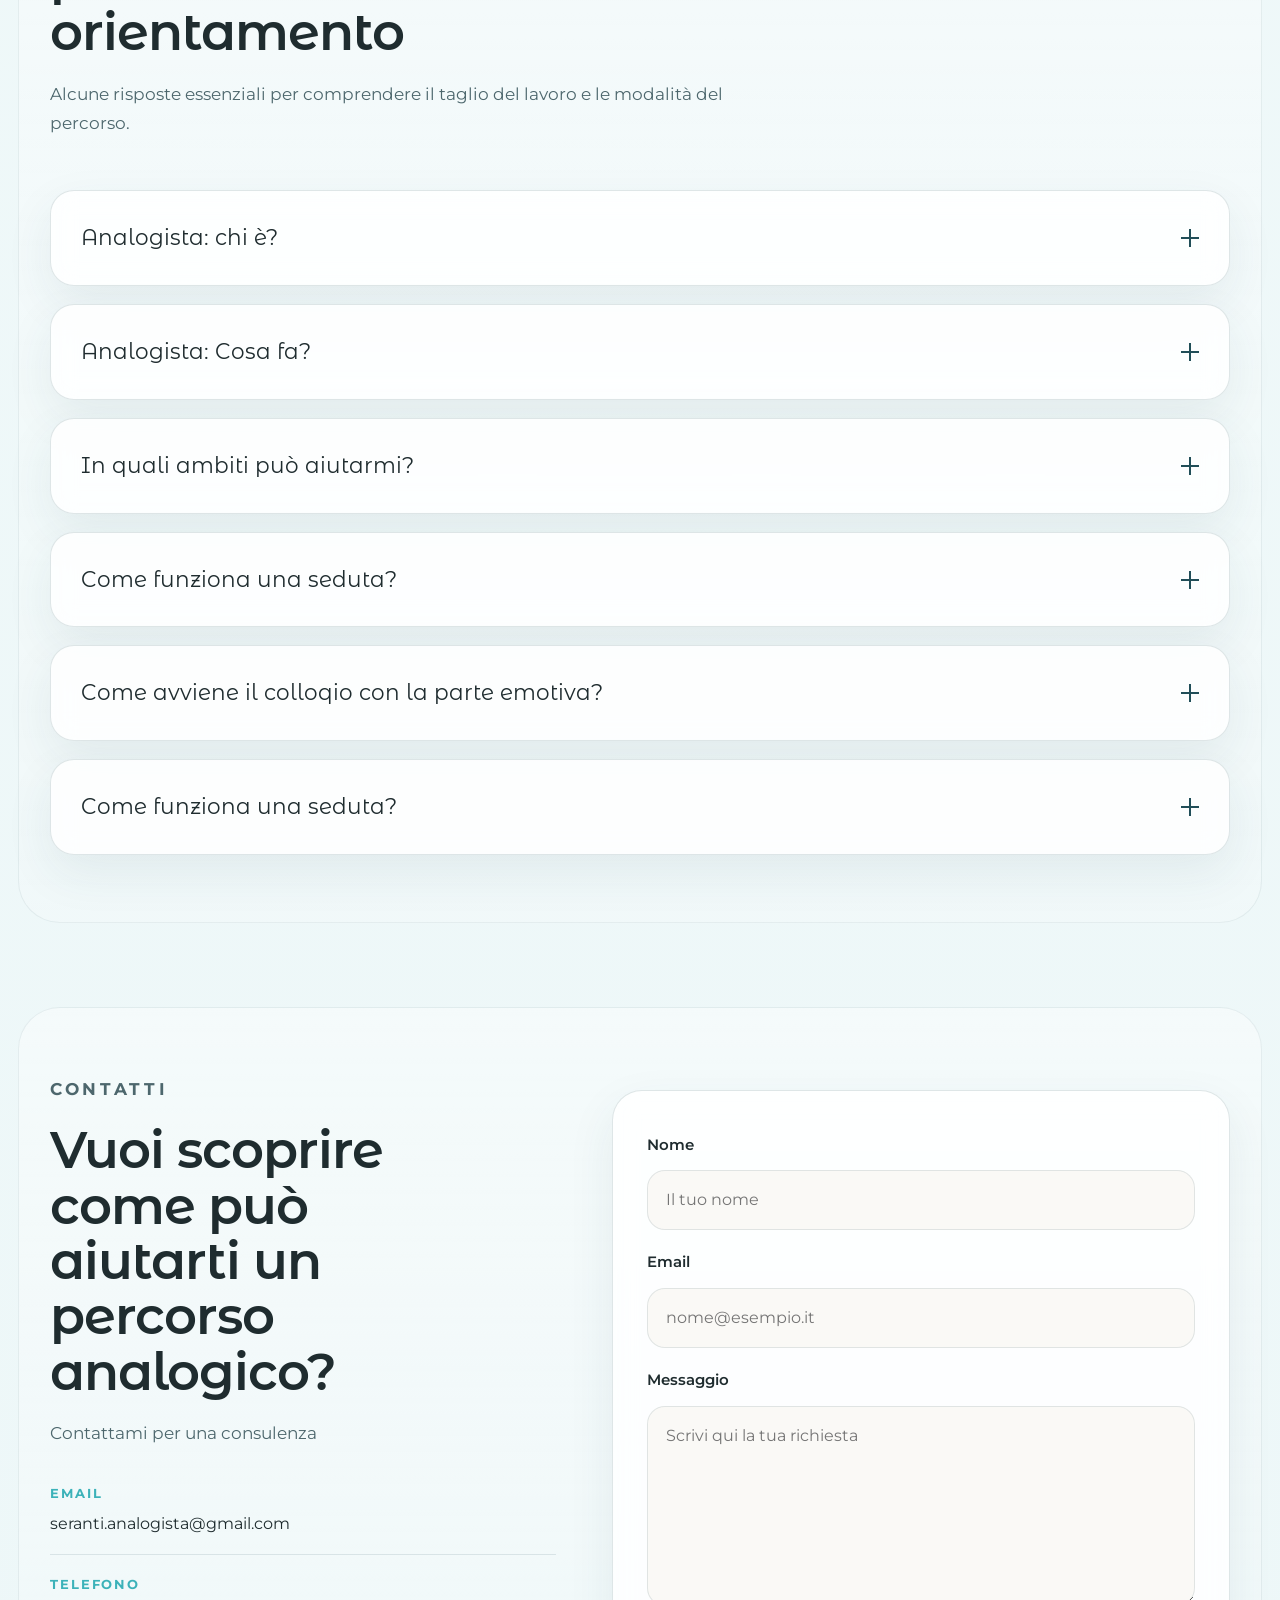
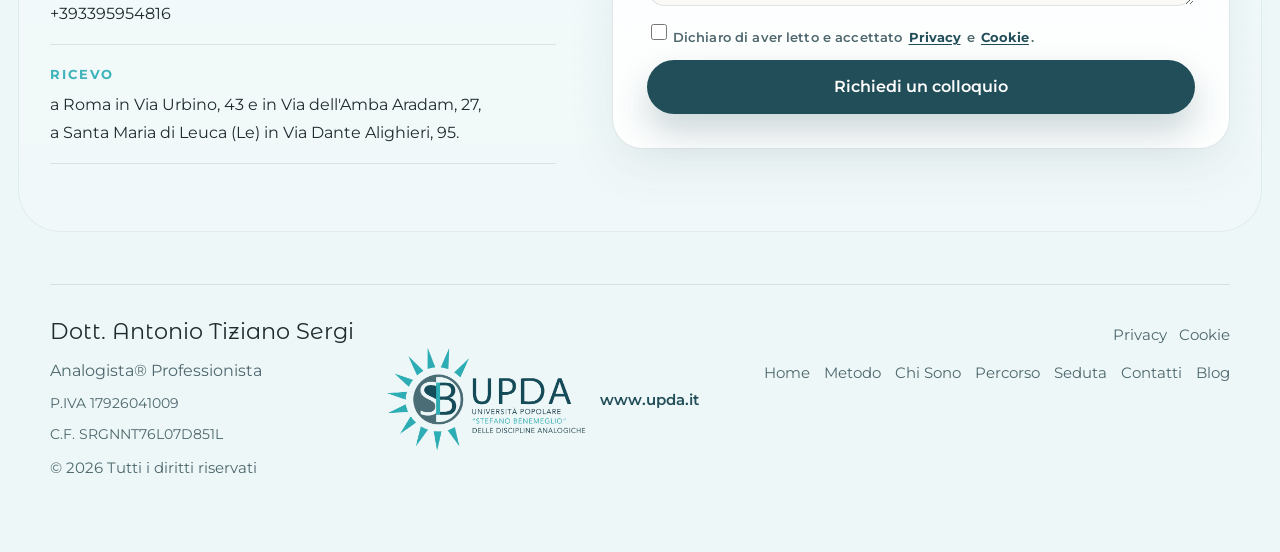
==== commit ebd802fd: "Unify footer across pages and update method/carousel copy" ====
--- a/index.html
+++ b/index.html
@@ -197,7 +197,7 @@
 
           <article class="pillar-card" data-reveal="up" data-delay="100">
             <div class="icon-shell" aria-hidden="true">02</div>
-            <h3>Interpretare</h3>
+            <h3>Decodificare</h3>
             <p>
               E una volta che si capisce davvero cosa succede dentro, il
               cambiamento è permanente.
@@ -262,7 +262,7 @@
                       decoding="async"
                     />
                     <figcaption>
-                      Seminario di formazione in analogistica con spiegazione pratica su lavagna
+                      Seminario di formazione con il Professor Stefano Benemeglio.
                     </figcaption>
                   </figure>
 
@@ -274,7 +274,7 @@
                       decoding="async"
                     />
                     <figcaption>
-                      Certificazione professionale come consulting hypnotist riconosciuta
+                      Certificazione professionale come consulting hypnotist
                     </figcaption>
                   </figure>
 
@@ -286,7 +286,7 @@
                       decoding="async"
                     />
                     <figcaption>
-                      Master in filosofia analogica conseguito con valutazione eccellente
+                      Laurea Magistrale in Filosofia Analogica
                     </figcaption>
                   </figure>
 
@@ -298,7 +298,7 @@
                       decoding="async"
                     />
                     <figcaption>
-                      Certificazione top professional master di alta formazione analogica
+                      Certificazione Top Professional Master di alta formazione in Discipline Analogiche
                     </figcaption>
                   </figure>
 
@@ -310,7 +310,7 @@
                       decoding="async"
                     />
                     <figcaption>
-                      Titolo ufficiale di analogista nelle discipline analogiche
+                      Titolo ufficiale di Analogista
                     </figcaption>
                   </figure>
 
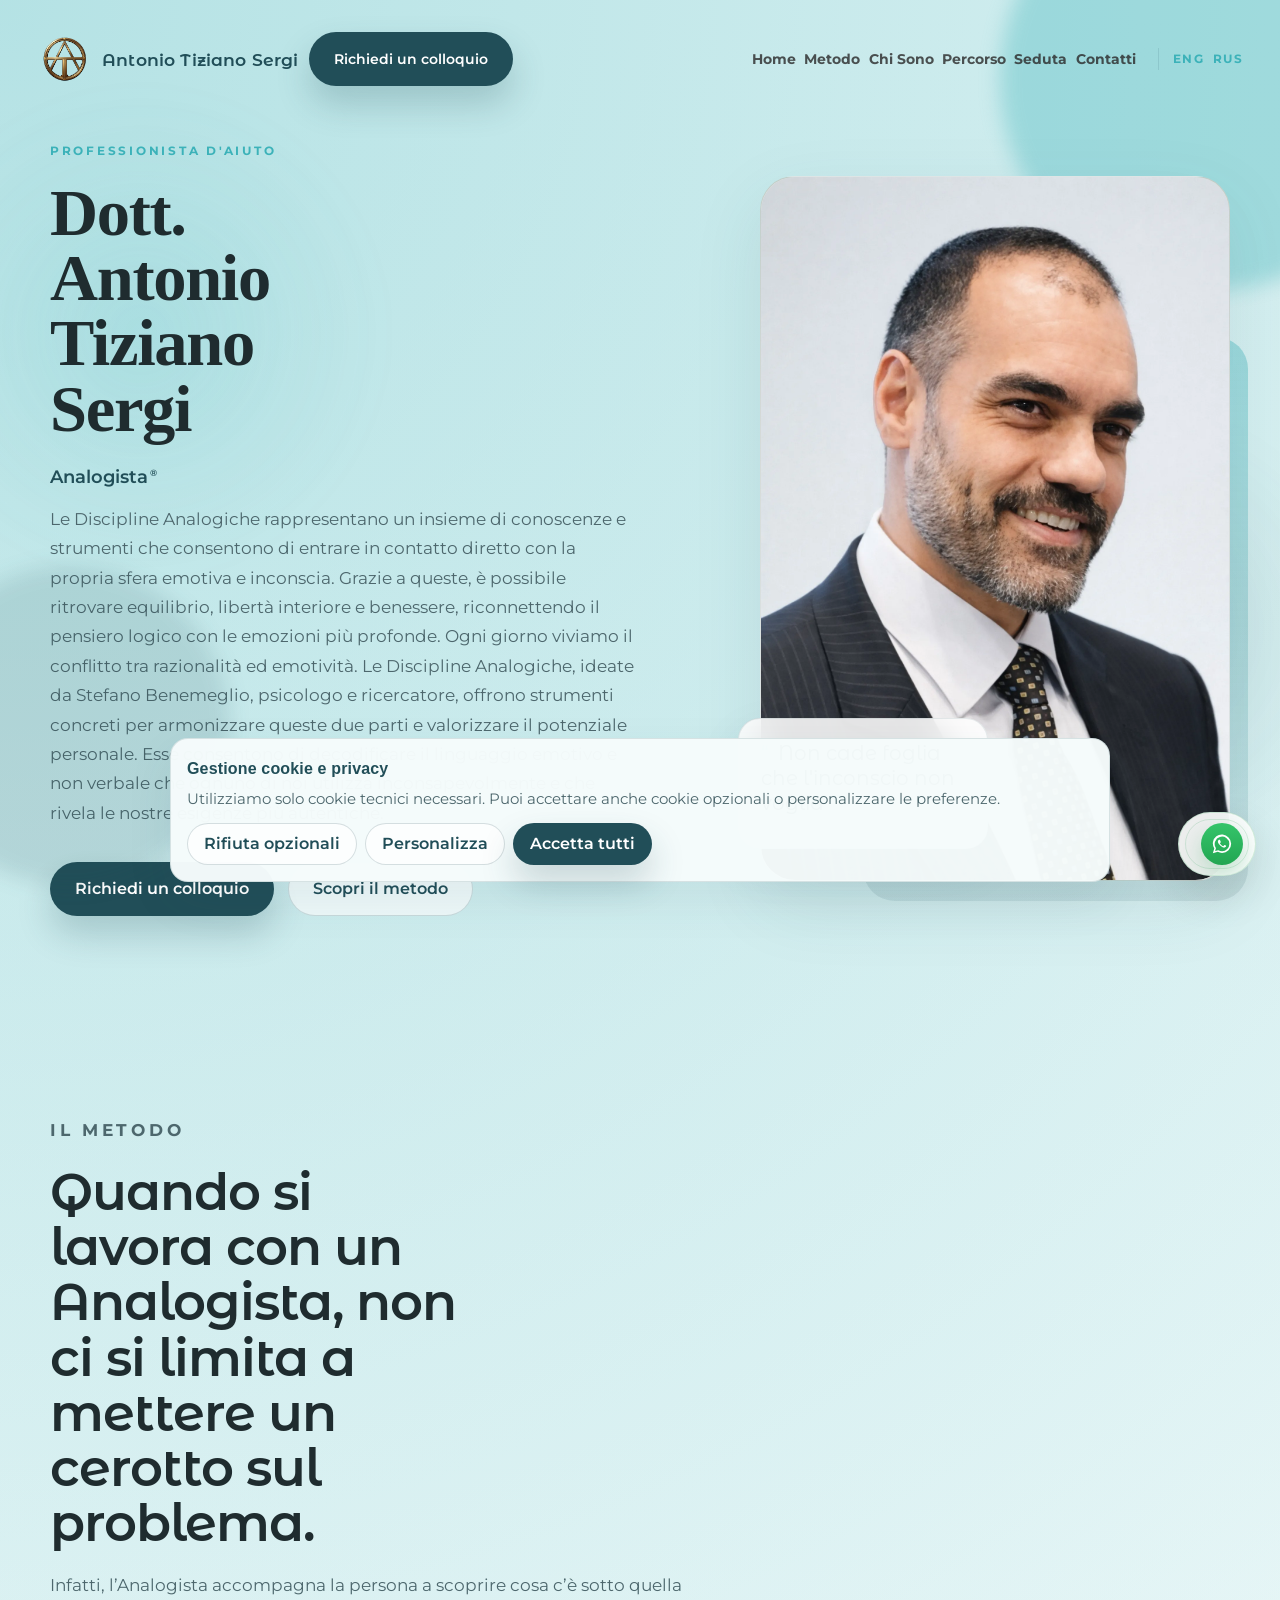
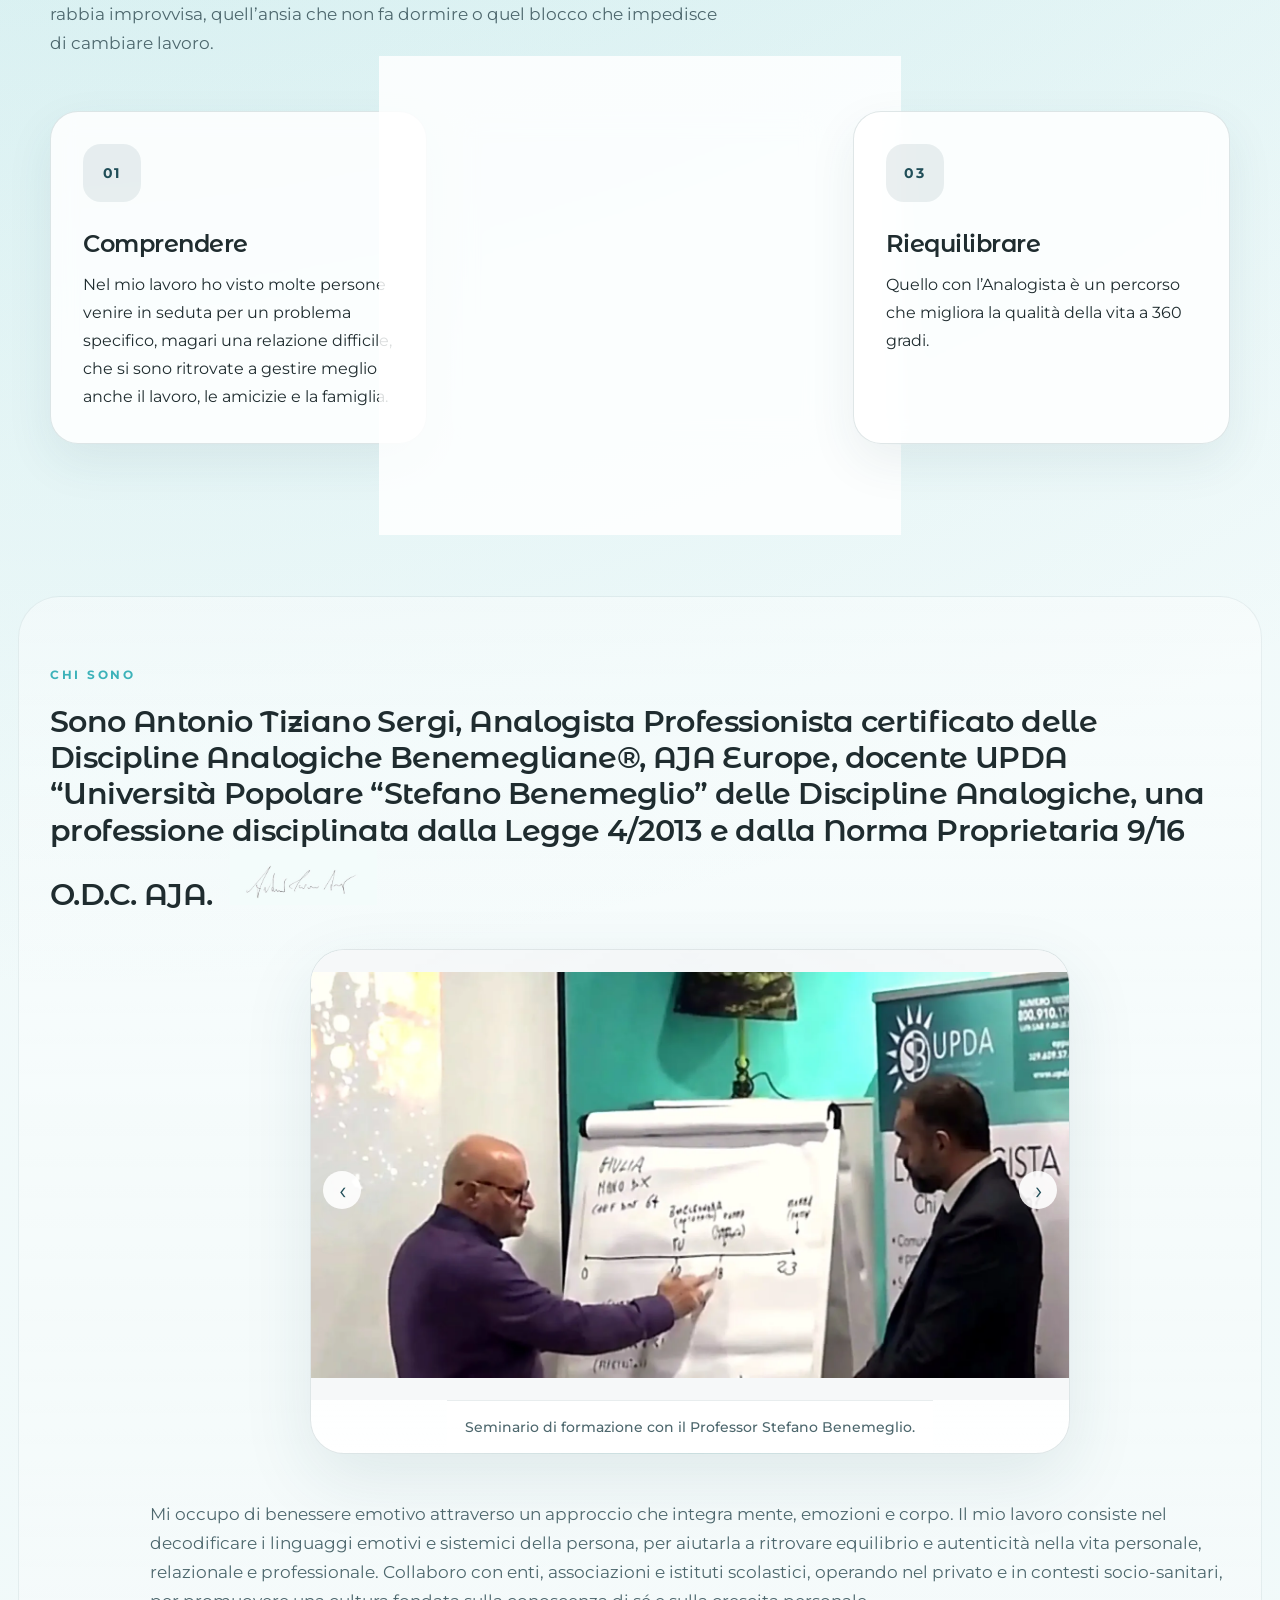
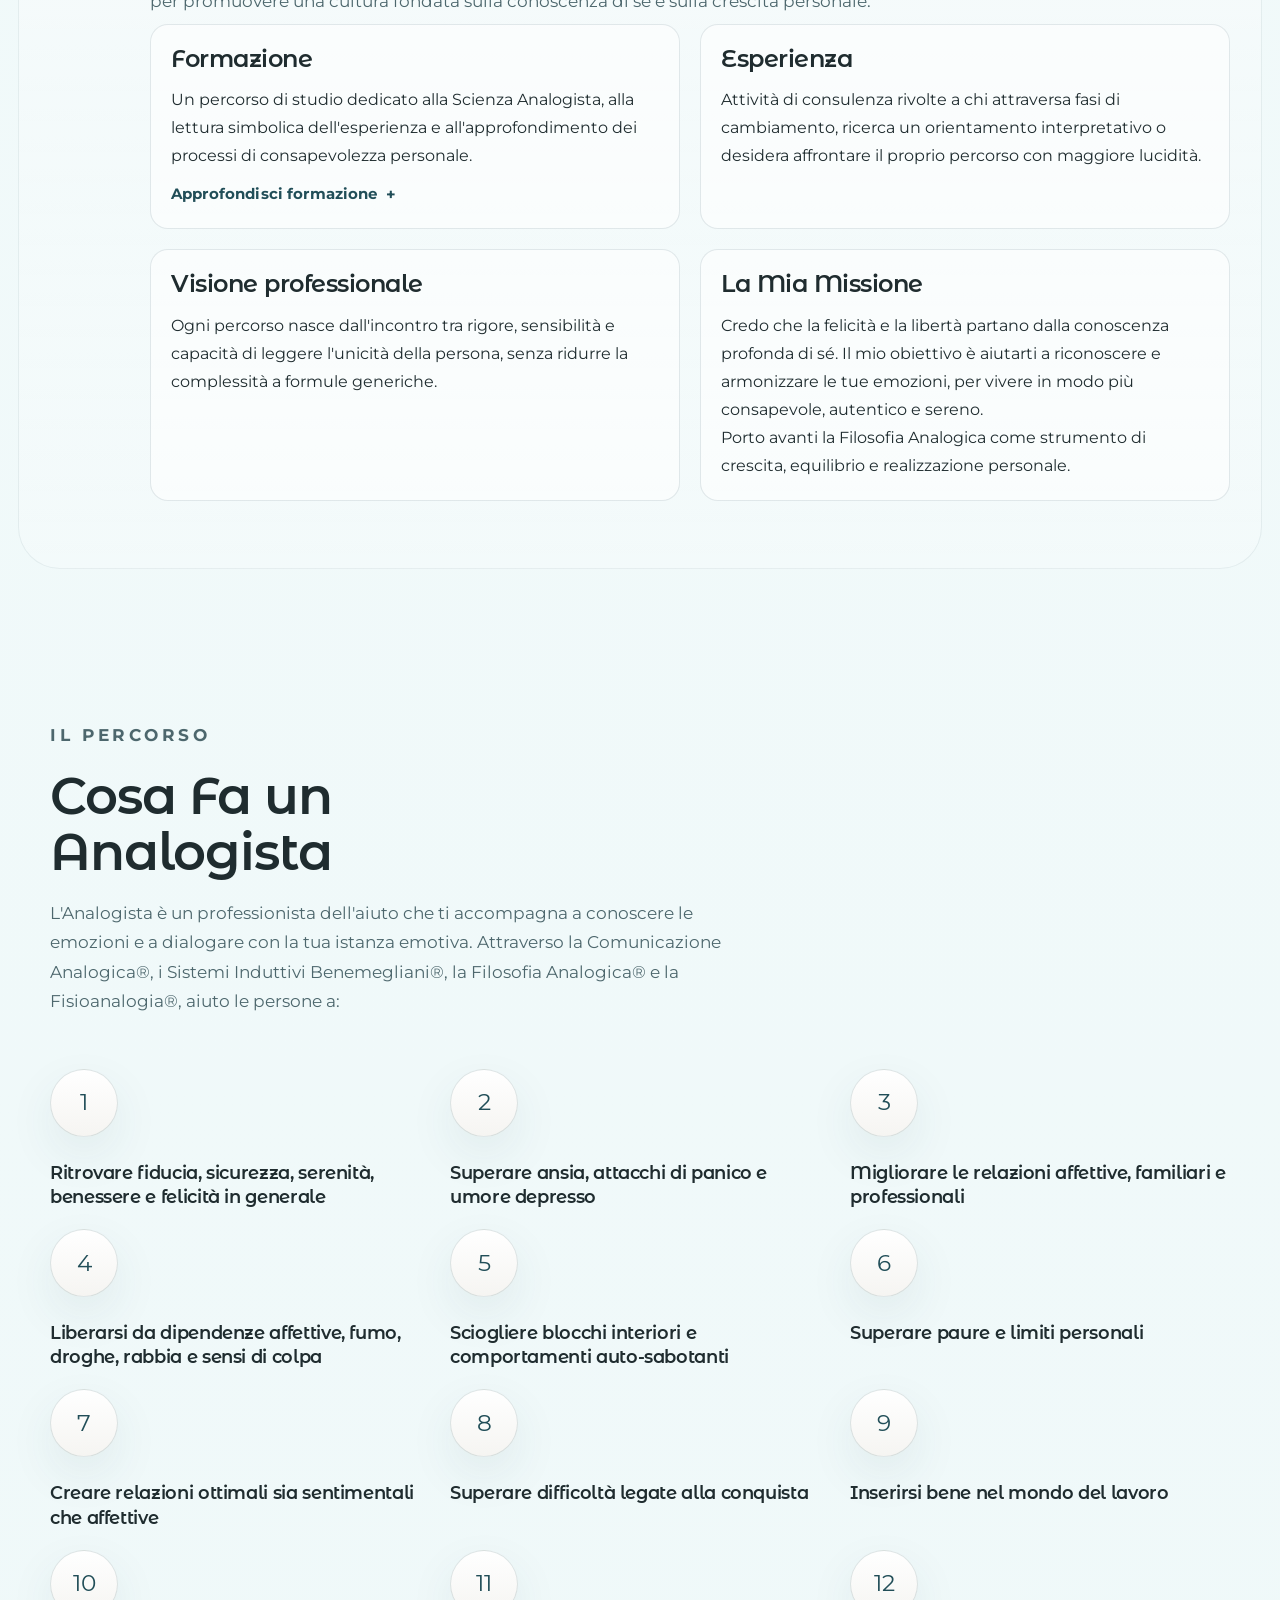
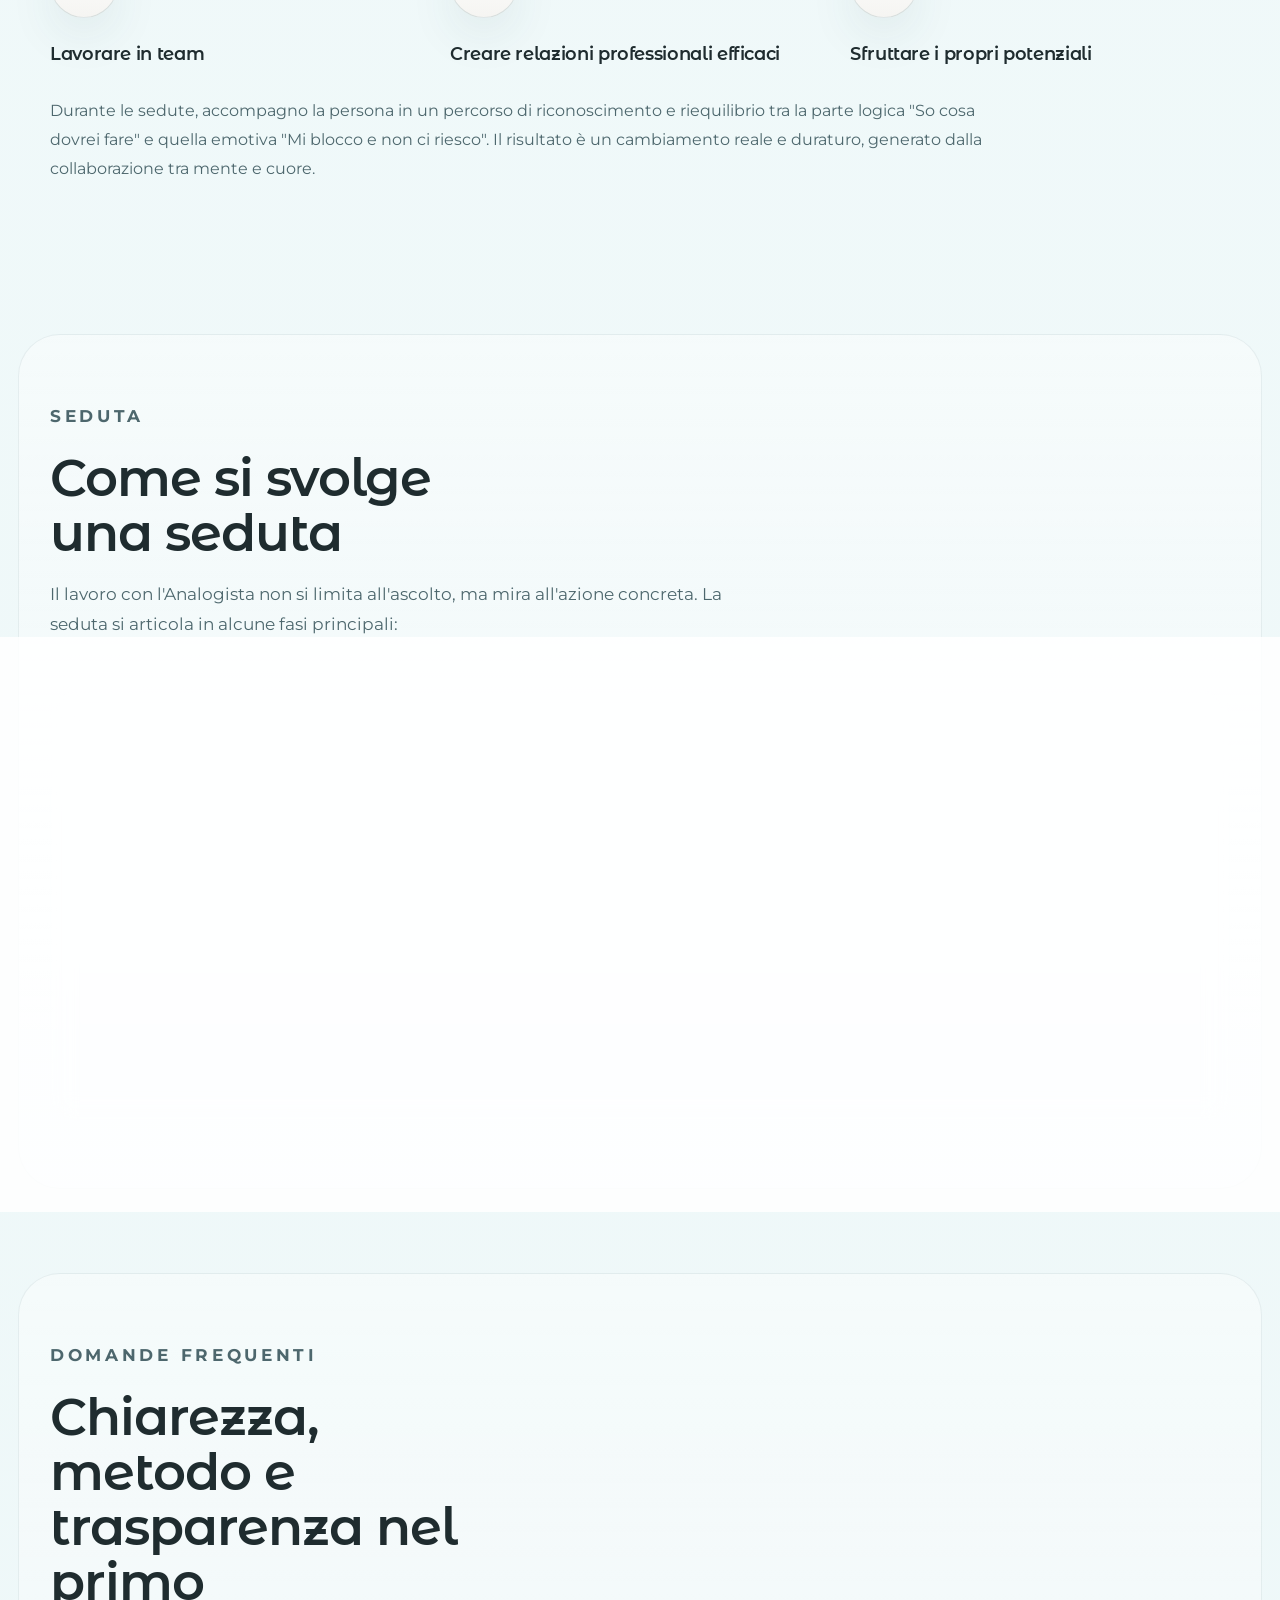
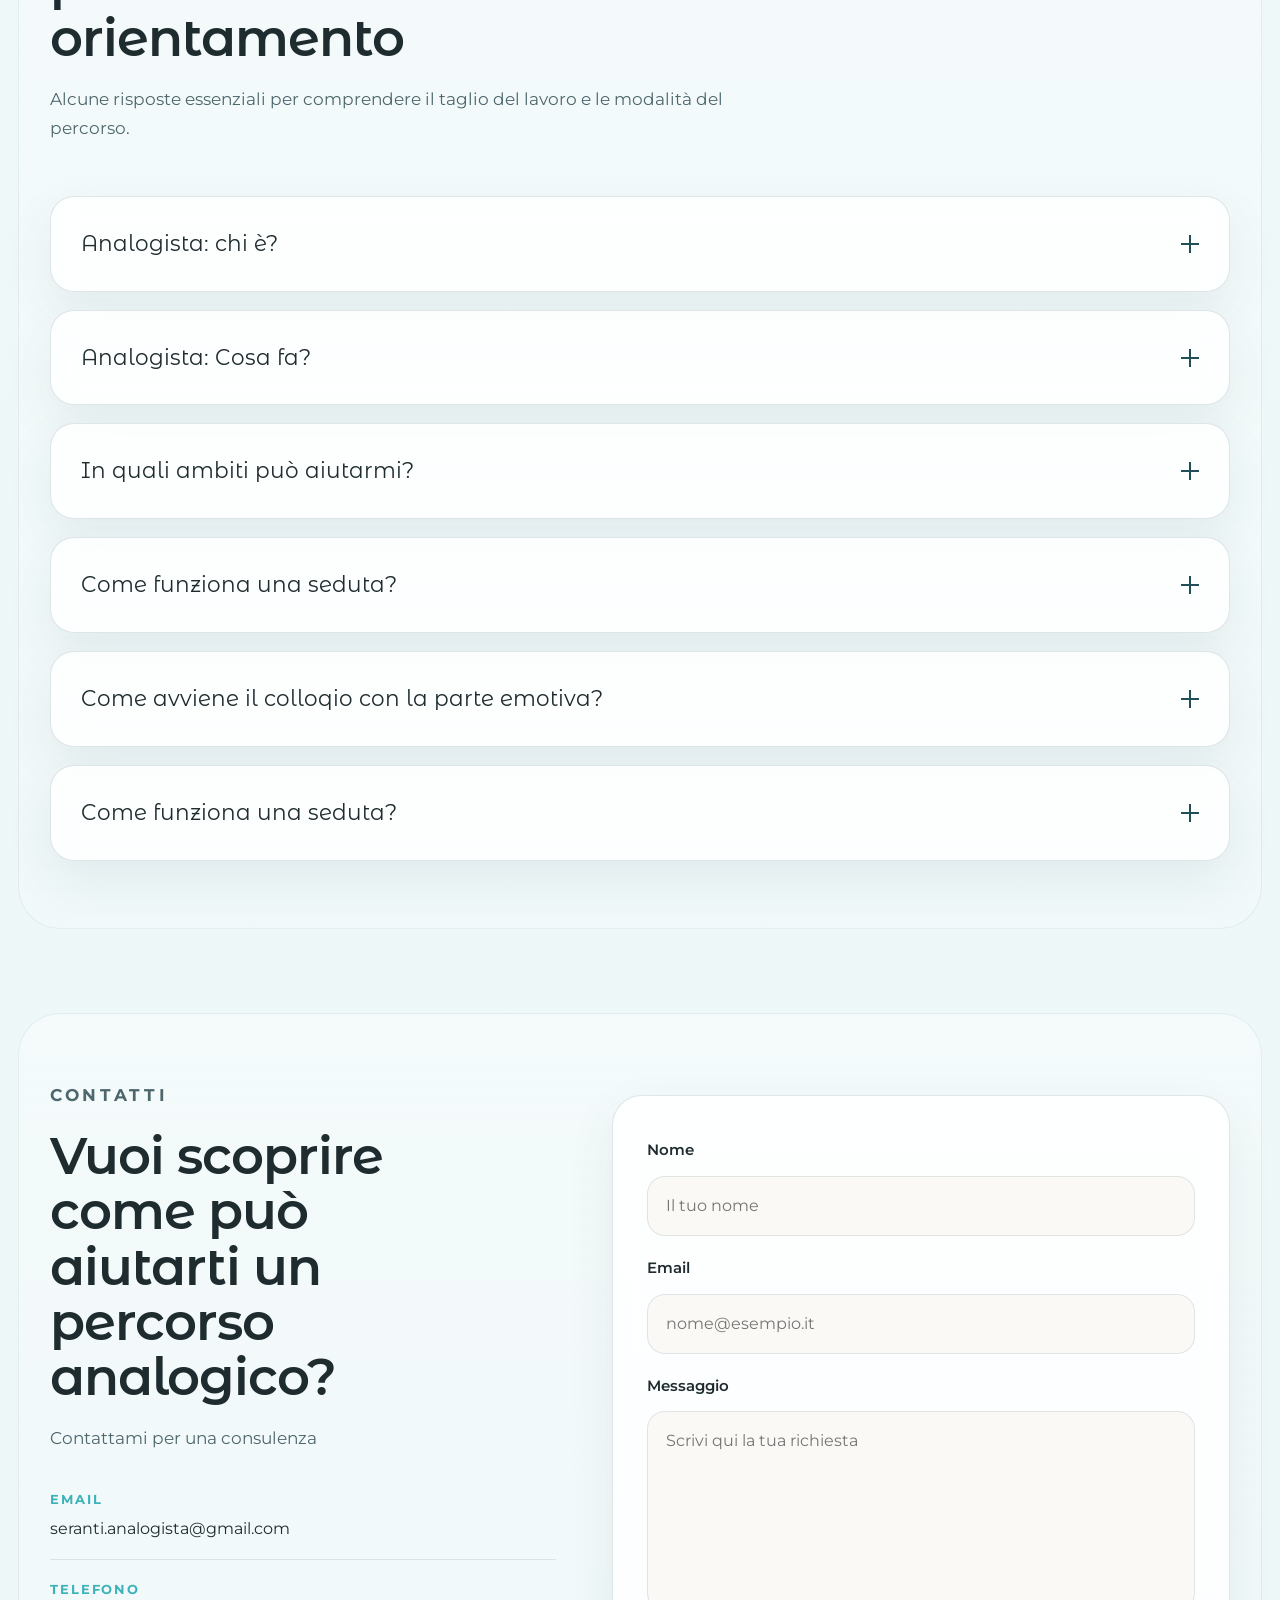
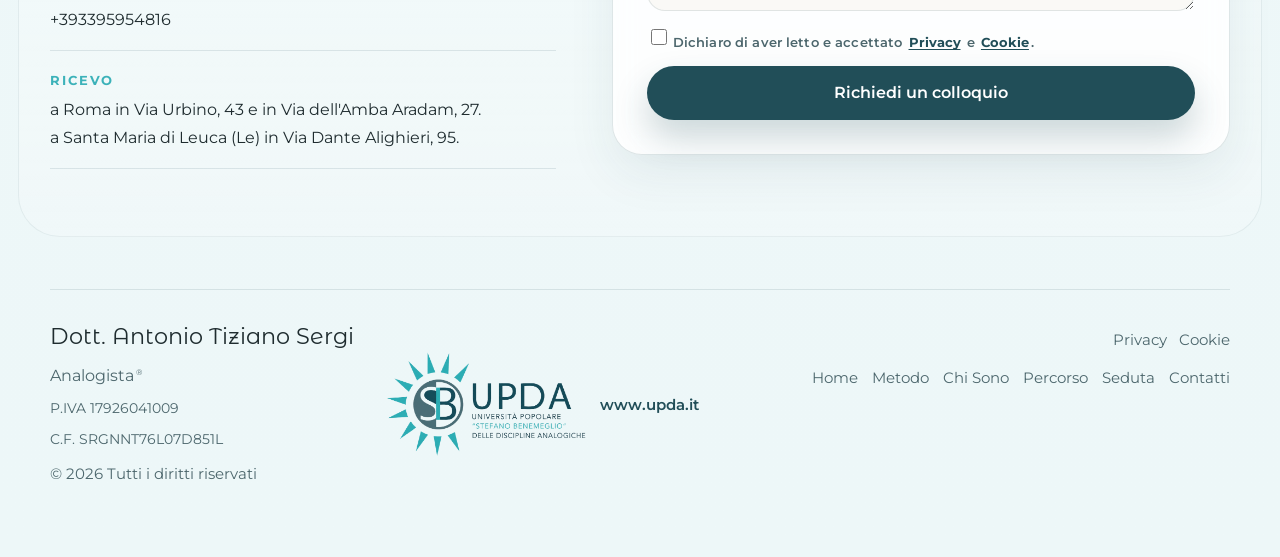
==== commit db68fc27: "Update multilingual content, mobile UX, and legal/cookie sections" ====
--- a/index.html
+++ b/index.html
@@ -40,21 +40,41 @@
       rel="stylesheet"
     />
     <link rel="stylesheet" href="style.css" />
-    <script type="application/ld+json">
+        <script type="application/ld+json">
       {
         "@context": "https://schema.org",
         "@type": "Person",
         "name": "Dott. Antonio Tiziano Sergi",
-        "jobTitle": "Consulente in Scienza Analogista",
-        "description": "Consulente in Scienza Analogista specializzato in percorsi di osservazione, interpretazione e riequilibrio personale.",
-        "address": {
-          "@type": "PostalAddress",
-          "addressLocality": "Roma",
-          "addressCountry": "IT"
-        },
-        "email": "info@antoniotizianosergi.it",
-        "telephone": "+39 333 000 0000",
-        "url": "https://www.antoniotizianosergi.it"
+        "jobTitle": "Analogista®",
+        "description": "Professionista certificato delle Discipline Analogiche specializzato in percorsi di osservazione, interpretazione e riequilibrio personale",
+        "image": "https://www.analogistaantoniotizianosergi.it/assets/images/specialista-analogistica-consulenza-scienza-analogica.webp",
+        "address": [
+          {
+            "@type": "PostalAddress",
+            "streetAddress": "Via Urbino, 43",
+            "addressLocality": "Roma",
+            "postalCode": "00182",
+            "addressCountry": "IT"
+          },
+          {
+            "@type": "PostalAddress",
+            "streetAddress": "Via dell'Amba Aradam, 27",
+            "addressLocality": "Roma",
+            "postalCode": "00184",
+            "addressCountry": "IT"
+          },
+          {
+            "@type": "PostalAddress",
+            "streetAddress": "Via Dante Alighieri, 95",
+            "addressLocality": "Santa Maria di Leuca, Lecce",
+            "addressRegion": "Lecce, Puglia",
+            "postalCode": "73040",
+            "addressCountry": "IT"
+          }
+        ],
+        "email": "seranti.analogista@gmail.com",
+        "telephone": "+393395954816",
+        "url": "https://www.analogistaantoniotizianosergi.it"
       }
     </script>
   </head>
@@ -106,7 +126,6 @@
             <a href="#percorso">Percorso</a>
             <a href="#servizi">Seduta</a>
             <a href="#contatti">Contatti</a>
-            <a href="blog.html">Blog</a>
           </div>
 
           <div class="language-switch" aria-label="Lingue disponibili">
@@ -361,6 +380,18 @@
                       Antonio Tiziano Sergi analogista professionista
                     </figcaption>
                   </figure>
+
+                  <figure class="about-carousel-slide">
+                    <img
+                      src="assets/images/stemma-araldico-simboli-storici.webp"
+                      alt="Stemma araldico con sole, aquila, piramide e colonna simboli storici su sfondo colorato"
+                      loading="lazy"
+                      decoding="async"
+                    />
+                    <figcaption>
+                      Stemma araldico dell'Analogista
+                    </figcaption>
+                  </figure>
                 </div>
               </div>
 
@@ -387,17 +418,16 @@
             </div>
           </div>
 
-          <p class="about-section-note" data-reveal="up">
-            Mi occupo di benessere emotivo attraverso un approccio che integra
-            mente, emozioni e corpo. Il mio lavoro consiste nel decodificare i
-            linguaggi emotivi e sistemici della persona, per aiutarla a ritrovare
-            equilibrio e autenticità nella vita personale, relazionale e
-            professionale. Collaboro con enti, associazioni e istituti scolastici,
-            operando nel privato e in contesti socio-sanitari, per promuovere una
-            cultura fondata sulla conoscenza di sé e sulla crescita personale.
-          </p>
-
           <div class="about-copy about-copy-secondary" data-reveal="up">
+            <p class="about-section-note">
+              Mi occupo di benessere emotivo attraverso un approccio che integra
+              mente, emozioni e corpo. Il mio lavoro consiste nel decodificare i
+              linguaggi emotivi e sistemici della persona, per aiutarla a ritrovare
+              equilibrio e autenticità nella vita personale, relazionale e
+              professionale. Collaboro con enti, associazioni e istituti scolastici,
+              operando nel privato e in contesti socio-sanitari, per promuovere una
+              cultura fondata sulla conoscenza di sé e sulla crescita personale.
+            </p>
             <div class="about-details">
               <article>
                 <h3>Formazione</h3>
@@ -762,7 +792,7 @@
               <p>
                 <strong>Ricevo</strong>
                 <span>
-                  a Roma in Via Urbino, 43 e in Via dell'Amba Aradam, 27,<br />
+                  a Roma in Via Urbino, 43 e in Via dell'Amba Aradam, 27.<br />
                   a Santa Maria di Leuca (Le) in Via Dante Alighieri, 95.
                 </span>
               </p>
@@ -954,30 +984,69 @@
           <p class="eyebrow">Privacy</p>
           <h2 id="privacy-modal-title">Informativa sulla privacy</h2>
           <p>
-            I dati eventualmente trasmessi attraverso i moduli presenti nel sito
-            sono trattati esclusivamente per finalita di ricontatto,
-            organizzazione del colloquio e gestione della richiesta inviata.
+            Ai sensi del Regolamento UE 2016/679 (GDPR), questa informativa
+            descrive come vengono trattati i dati personali raccolti tramite
+            questo sito.
           </p>
           <h3>Titolare del trattamento</h3>
           <p>
-            Dott. Antonio Tiziano Sergi, contattabile tramite i riferimenti
-            indicati nella sezione Contatti del sito.
-          </p>
-          <h3>Dati raccolti</h3>
+            Dott. Antonio Tiziano Sergi<br />
+            Email: <a href="mailto:seranti.analogista@gmail.com">seranti.analogista@gmail.com</a><br />
+            Telefono: <a href="tel:+393395954816">+39 339 595 4816</a><br />
+            P.IVA 17926041009 - C.F. SRGNNT76L07D851L
+          </p>
+          <h3>Tipologia di dati trattati</h3>
           <p>
             Nome, email, telefono ed eventuali informazioni inserite
-            volontariamente nel messaggio.
-          </p>
-          <h3>Finalita</h3>
-          <p>
-            I dati sono utilizzati unicamente per rispondere alla richiesta,
-            fornire informazioni sui servizi e concordare eventuali modalita di
-            incontro.
-          </p>
-          <h3>Conservazione</h3>
-          <p>
-            I dati sono conservati per il tempo strettamente necessario alla
-            gestione del contatto, salvo obblighi di legge diversi.
+            volontariamente nei moduli di contatto.
+          </p>
+          <h3>Finalita e base giuridica</h3>
+          <p>
+            I dati sono trattati esclusivamente per:
+          </p>
+          <ul>
+            <li>ricontattare l'utente che ha inviato una richiesta;</li>
+            <li>fornire informazioni sui servizi professionali;</li>
+            <li>gestire e organizzare eventuali colloqui.</li>
+          </ul>
+          <p>
+            La base giuridica del trattamento è l'esecuzione di misure
+            precontrattuali adottate su richiesta dell'interessato (art. 6,
+            par. 1, lett. b GDPR) e, ove necessario, il consenso (art. 6, par.
+            1, lett. a GDPR).
+          </p>
+          <h3>Modalita del trattamento</h3>
+          <p>
+            Il trattamento avviene con strumenti elettronici e misure di
+            sicurezza adeguate, nel rispetto dei principi di liceita,
+            minimizzazione e riservatezza.
+          </p>
+          <h3>Conservazione dei dati</h3>
+          <p>
+            I dati sono conservati per il tempo necessario a gestire la
+            richiesta e i successivi contatti informativi, salvo diversi obblighi
+            di legge.
+          </p>
+          <h3>Comunicazione a terzi</h3>
+          <p>
+            I dati non sono diffusi. Possono essere trattati da fornitori
+            tecnici nominati responsabili del trattamento ai sensi dell'art. 28
+            GDPR (es. hosting, posta elettronica), nei limiti strettamente
+            necessari.
+          </p>
+          <h3>Diritti dell'interessato</h3>
+          <p>
+            L'interessato può esercitare i diritti previsti dagli artt. 15-22
+            GDPR (accesso, rettifica, cancellazione, limitazione, opposizione,
+            portabilità), scrivendo a
+            <a href="mailto:seranti.analogista@gmail.com">seranti.analogista@gmail.com</a>.
+            È inoltre possibile proporre reclamo al Garante per la protezione
+            dei dati personali.
+          </p>
+          <h3>Aggiornamenti</h3>
+          <p>
+            Questa informativa può essere aggiornata nel tempo per adeguamenti
+            normativi o tecnici.
           </p>
         </div>
       </div>
@@ -1001,28 +1070,86 @@
           <p class="eyebrow">Cookie</p>
           <h2 id="cookie-modal-title">Informativa sui cookie</h2>
           <p>
-            Questo sito utilizza cookie tecnici e strumenti analoghi necessari
-            al corretto funzionamento delle pagine, alla navigazione e alla
-            migliore fruizione dei contenuti.
+            Questa sezione descrive l'uso dei cookie ai sensi della Direttiva
+            ePrivacy, del GDPR e dei provvedimenti del Garante Privacy.
           </p>
           <h3>Cookie tecnici</h3>
           <p>
-            Possono essere impiegati per funzioni essenziali come la gestione
-            della navigazione, l'apertura di contenuti dinamici o la stabilita
-            dell'interfaccia.
-          </p>
-          <h3>Cookie di terze parti</h3>
-          <p>
-            Eventuali servizi esterni integrati in futuro, come mappe, video o
-            strumenti di analisi, potranno impostare cookie secondo le relative
-            politiche dei rispettivi fornitori.
-          </p>
-          <h3>Gestione preferenze</h3>
-          <p>
-            L'utente puo limitare o disabilitare i cookie tramite le
-            impostazioni del proprio browser, fermo restando che alcune funzioni
-            del sito potrebbero risultare ridotte.
-          </p>
+            Sempre attivi e necessari al funzionamento del sito (navigazione,
+            sicurezza, gestione preferenze essenziali).
+          </p>
+          <h3>Cookie analitici e di marketing</h3>
+          <p>
+            Attivati solo previo consenso. In assenza di consenso restano
+            disabilitati.
+          </p>
+          <h3>Gestione preferenze cookie</h3>
+          <form class="cookie-settings-form" data-cookie-settings-form>
+            <label class="cookie-option">
+              <input type="checkbox" checked disabled />
+              <span>
+                <strong>Tecnici (sempre attivi)</strong><br />
+                Necessari per il funzionamento del sito.
+              </span>
+            </label>
+            <label class="cookie-option">
+              <input type="checkbox" name="cookie_analytics" data-cookie-toggle="analytics" />
+              <span>
+                <strong>Analitici</strong><br />
+                Utili per statistiche aggregate e miglioramento dei contenuti.
+              </span>
+            </label>
+            <label class="cookie-option">
+              <input type="checkbox" name="cookie_marketing" data-cookie-toggle="marketing" />
+              <span>
+                <strong>Marketing / terze parti</strong><br />
+                Utilizzati da eventuali servizi esterni integrati.
+              </span>
+            </label>
+            <div class="cookie-settings-actions">
+              <button type="button" class="button button-secondary" data-cookie-action="reject-optional">
+                Rifiuta opzionali
+              </button>
+              <button type="button" class="button button-secondary" data-cookie-action="accept-all">
+                Accetta tutti
+              </button>
+              <button type="button" class="button button-primary" data-cookie-action="save-settings">
+                Salva preferenze
+              </button>
+            </div>
+          </form>
+          <p>
+            Puoi modificare in qualsiasi momento le preferenze riaprendo questa
+            sezione dal footer.
+          </p>
+        </div>
+      </div>
+    </div>
+
+    <div
+      class="cookie-banner"
+      id="cookie-consent-banner"
+      role="dialog"
+      aria-live="polite"
+      aria-label="Preferenze cookie"
+      aria-hidden="true"
+    >
+      <div class="cookie-banner-content">
+        <p class="cookie-banner-title">Gestione cookie e privacy</p>
+        <p class="cookie-banner-text">
+          Utilizziamo solo cookie tecnici necessari. Puoi accettare anche cookie
+          opzionali o personalizzare le preferenze.
+        </p>
+        <div class="cookie-banner-actions">
+          <button type="button" class="button button-secondary" data-cookie-action="reject-optional">
+            Rifiuta opzionali
+          </button>
+          <button type="button" class="button button-secondary" data-cookie-action="open-settings">
+            Personalizza
+          </button>
+          <button type="button" class="button button-primary" data-cookie-action="accept-all">
+            Accetta tutti
+          </button>
         </div>
       </div>
     </div>
@@ -1033,7 +1160,7 @@
           <div class="footer-brand-main">
             <div class="footer-brand-text">
               <p class="footer-name">Dott. Antonio Tiziano Sergi</p>
-              <p class="footer-role">Analogista® Professionista</p>
+              <p class="footer-role">Analogista<span class="registered-mark" aria-hidden="true">®</span></p>
               <p class="footer-fiscal">P.IVA 17926041009</p>
               <p class="footer-fiscal">C.F. SRGNNT76L07D851L</p>
               <p class="footer-copy">© 2026 Tutti i diritti riservati</p>
@@ -1068,7 +1195,6 @@
             <a href="#percorso">Percorso</a>
             <a href="#servizi">Seduta</a>
             <a href="#contatti">Contatti</a>
-            <a href="blog.html">Blog</a>
           </nav>
         </div>
       </div>
--- a/style.css
+++ b/style.css
@@ -26,6 +26,7 @@
 
 html {
   scroll-behavior: smooth;
+  -webkit-text-size-adjust: 100%;
 }
 
 body {
@@ -40,6 +41,7 @@
   text-rendering: optimizeLegibility;
   position: relative;
   overflow-x: clip;
+  overflow-wrap: break-word;
 }
 
 body::before,
@@ -514,7 +516,7 @@
 }
 
 .registered-mark {
-  font-size: 0.56em;
+  font-size: 0.48em;
   vertical-align: super;
   line-height: 0;
   margin-left: 2px;
@@ -978,6 +980,9 @@
   grid-template-columns: repeat(2, minmax(0, 1fr));
   gap: 20px;
   margin-top: 8px;
+  width: 100%;
+  max-width: 100%;
+  min-width: 0;
 }
 
 .about-details article {
@@ -985,10 +990,19 @@
   border: 1px solid rgba(33, 78, 88, 0.12);
   border-radius: 18px;
   background: rgba(255, 255, 255, 0.56);
+  min-width: 0;
+  overflow-wrap: anywhere;
 }
 
 .about-copy {
   width: 100%;
+  min-width: 0;
+}
+
+.about-copy-secondary {
+  width: 100%;
+  max-width: 100%;
+  min-width: 0;
 }
 
 .about-visual {
@@ -1009,9 +1023,35 @@
   max-width: 100%;
 }
 
+.about-copy > .about-section-note {
+  max-width: 100%;
+}
+
+@media (min-width: 1081px) {
+  .about-copy-secondary {
+    width: min(1080px, 100%);
+    margin-inline: auto;
+  }
+
+  .about-section-note {
+    max-width: none;
+    width: 100%;
+  }
+}
+
+html[lang="ru"] .about-heading-content p {
+  max-width: 100%;
+}
+
+html[lang="ru"] .about-visual {
+  width: 100%;
+  max-width: 760px;
+}
+
 .about-more {
   margin-top: 10px;
 }
+
 
 .about-more summary {
   display: inline-flex;
@@ -1621,6 +1661,7 @@
   margin: auto 0;
   max-height: min(94dvh, 980px);
   overflow: auto;
+  -webkit-overflow-scrolling: touch;
   padding: 34px;
   border-radius: 34px;
   background:
@@ -1737,6 +1778,100 @@
 .form-consent button:hover,
 .form-consent button:focus-visible {
   color: var(--secondary);
+}
+
+.cookie-settings-form {
+  display: grid;
+  gap: 12px;
+  margin: 14px 0 10px;
+}
+
+.cookie-option {
+  display: grid;
+  grid-template-columns: 18px 1fr;
+  gap: 12px;
+  align-items: start;
+  padding: 10px 12px;
+  border: 1px solid var(--border);
+  border-radius: 12px;
+  background: rgba(255, 255, 255, 0.62);
+}
+
+.cookie-option input[type="checkbox"] {
+  margin-top: 2px;
+  width: 16px;
+  height: 16px;
+  accent-color: var(--primary);
+}
+
+.cookie-option span {
+  color: var(--muted);
+  line-height: 1.45;
+  font-size: 0.94rem;
+}
+
+.cookie-settings-actions {
+  display: flex;
+  flex-wrap: wrap;
+  gap: 10px;
+  margin-top: 4px;
+}
+
+.cookie-settings-actions .button {
+  min-height: 44px;
+  padding-inline: 18px;
+}
+
+.cookie-banner {
+  position: fixed;
+  left: 50%;
+  bottom: 18px;
+  transform: translateX(-50%);
+  width: min(940px, calc(100% - 24px));
+  padding: 16px;
+  border-radius: 18px;
+  border: 1px solid var(--border);
+  background: rgba(245, 251, 251, 0.98);
+  box-shadow: var(--shadow-soft);
+  z-index: 210;
+  opacity: 0;
+  visibility: hidden;
+  pointer-events: none;
+  transition: opacity var(--transition), visibility var(--transition), transform var(--transition);
+}
+
+.cookie-banner.is-visible {
+  opacity: 1;
+  visibility: visible;
+  pointer-events: auto;
+  transform: translateX(-50%) translateY(0);
+}
+
+.cookie-banner-title {
+  margin: 0 0 4px;
+  font-family: "Montserrat Alternates", sans-serif;
+  font-weight: 700;
+  color: var(--primary);
+  letter-spacing: 0.01em;
+}
+
+.cookie-banner-text {
+  margin: 0;
+  color: var(--muted);
+  line-height: 1.55;
+  font-size: 0.95rem;
+}
+
+.cookie-banner-actions {
+  display: flex;
+  flex-wrap: wrap;
+  gap: 8px;
+  margin-top: 12px;
+}
+
+.cookie-banner-actions .button {
+  min-height: 42px;
+  padding-inline: 16px;
 }
 
 .modal-close {
@@ -1803,6 +1938,7 @@
   background: rgba(250, 249, 246, 0.96);
   color: var(--text);
   transition: border-color var(--transition), box-shadow var(--transition);
+  font-size: 16px;
 }
 
 .contact-form input:focus,
@@ -2376,8 +2512,8 @@
 
 @media (max-width: 860px) {
   .navbar {
-    width: min(100% - 24px, 1000px);
-    padding: 12px 14px;
+    width: min(100% - 20px, 1000px);
+    padding: 10px 12px;
     border-radius: 28px;
     align-items: center;
   }
@@ -2415,7 +2551,7 @@
     align-items: center;
     gap: 10px;
     flex: initial;
-    margin-left: 18px;
+    margin-left: auto;
   }
 
   .nav-cta {
@@ -2467,6 +2603,26 @@
   .brand-name {
     font-size: 0.86rem;
   }
+
+  .nav-menu a {
+    min-height: 44px;
+    display: inline-flex;
+    align-items: center;
+  }
+
+  .cookie-banner {
+    width: calc(100% - 20px);
+    left: 10px;
+    right: 10px;
+    bottom: 12px;
+    transform: none;
+    border-radius: 14px;
+    padding: 14px;
+  }
+
+  .cookie-banner.is-visible {
+    transform: none;
+  }
 }
 
 @media (max-width: 640px) {
@@ -2474,12 +2630,28 @@
     --container: min(100% - 28px, 1180px);
   }
 
+  .site-header {
+    min-height: auto;
+  }
+
   .section {
     padding: 84px 0;
   }
 
   .hero {
-    padding-top: 116px;
+    padding-top: calc(106px + env(safe-area-inset-top, 0px));
+    min-height: auto;
+  }
+
+  .navbar {
+    top: max(8px, env(safe-area-inset-top, 0px));
+    width: calc(100% - 16px);
+    padding-left: 10px;
+    padding-right: 10px;
+  }
+
+  .navbar.is-scrolled {
+    top: max(6px, env(safe-area-inset-top, 0px));
   }
 
   .nav-cta {
@@ -2492,6 +2664,11 @@
 
   .brand-name {
     display: none;
+  }
+
+  .cookie-banner-actions .button,
+  .cookie-settings-actions .button {
+    width: 100%;
   }
 
   h1 {
@@ -2543,16 +2720,20 @@
   }
 
   .modal {
-    padding: 14px;
+    padding: 10px;
+    align-items: flex-start;
   }
 
   .modal-panel {
-    padding: 24px 18px;
+    width: 100%;
+    max-height: calc(100dvh - 20px - env(safe-area-inset-top, 0px) - env(safe-area-inset-bottom, 0px));
+    margin-top: calc(6px + env(safe-area-inset-top, 0px));
+    padding: 20px 14px;
     border-radius: 26px;
   }
 
   .modal-form {
-    padding: 22px;
+    padding: 16px;
   }
 
   .modal-close {
@@ -2564,7 +2745,7 @@
 
   .whatsapp-float {
     right: 16px;
-    bottom: 16px;
+    bottom: calc(14px + env(safe-area-inset-bottom, 0px));
     min-height: 56px;
     padding: 8px;
   }
@@ -2595,6 +2776,11 @@
     gap: 10px;
   }
 
+  .footer-top {
+    gap: 22px;
+    padding-bottom: calc(20px + env(safe-area-inset-bottom, 0px));
+  }
+
   .footer-legal button {
     font-size: 0.9rem;
   }
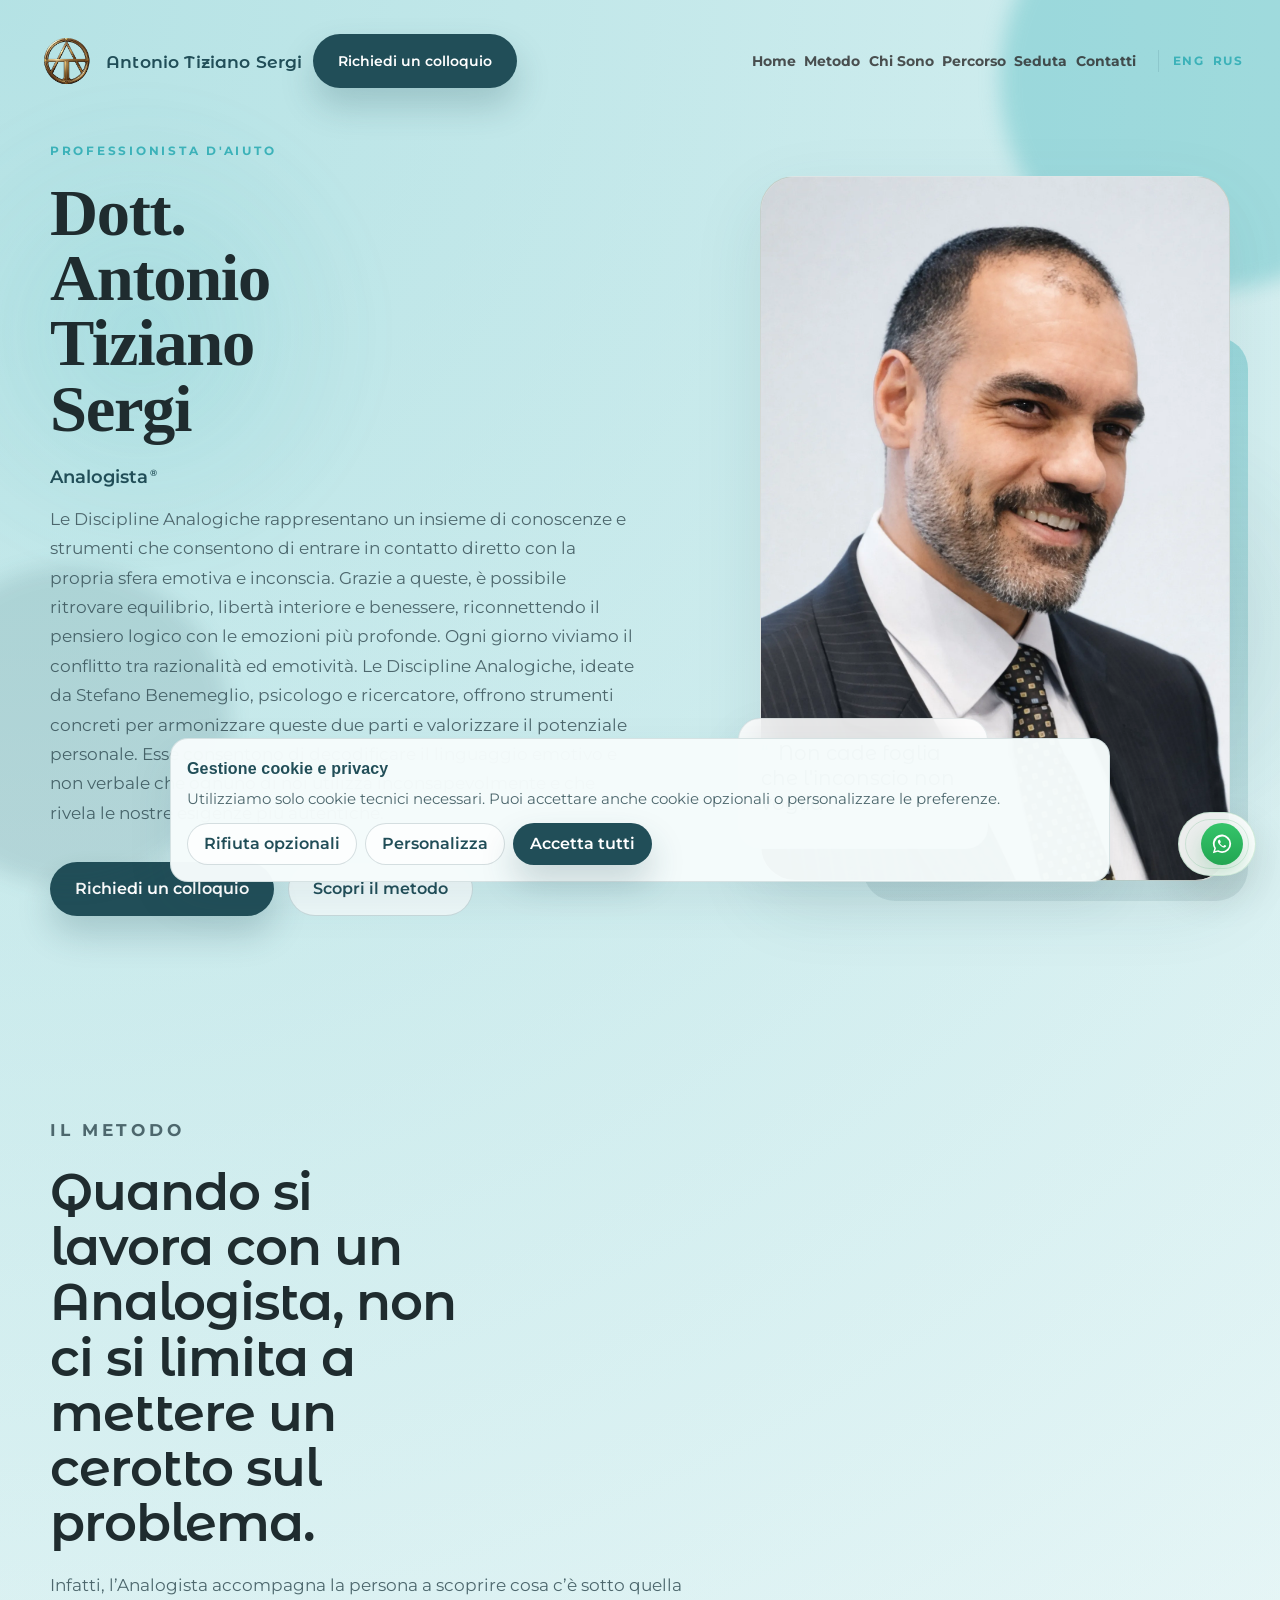
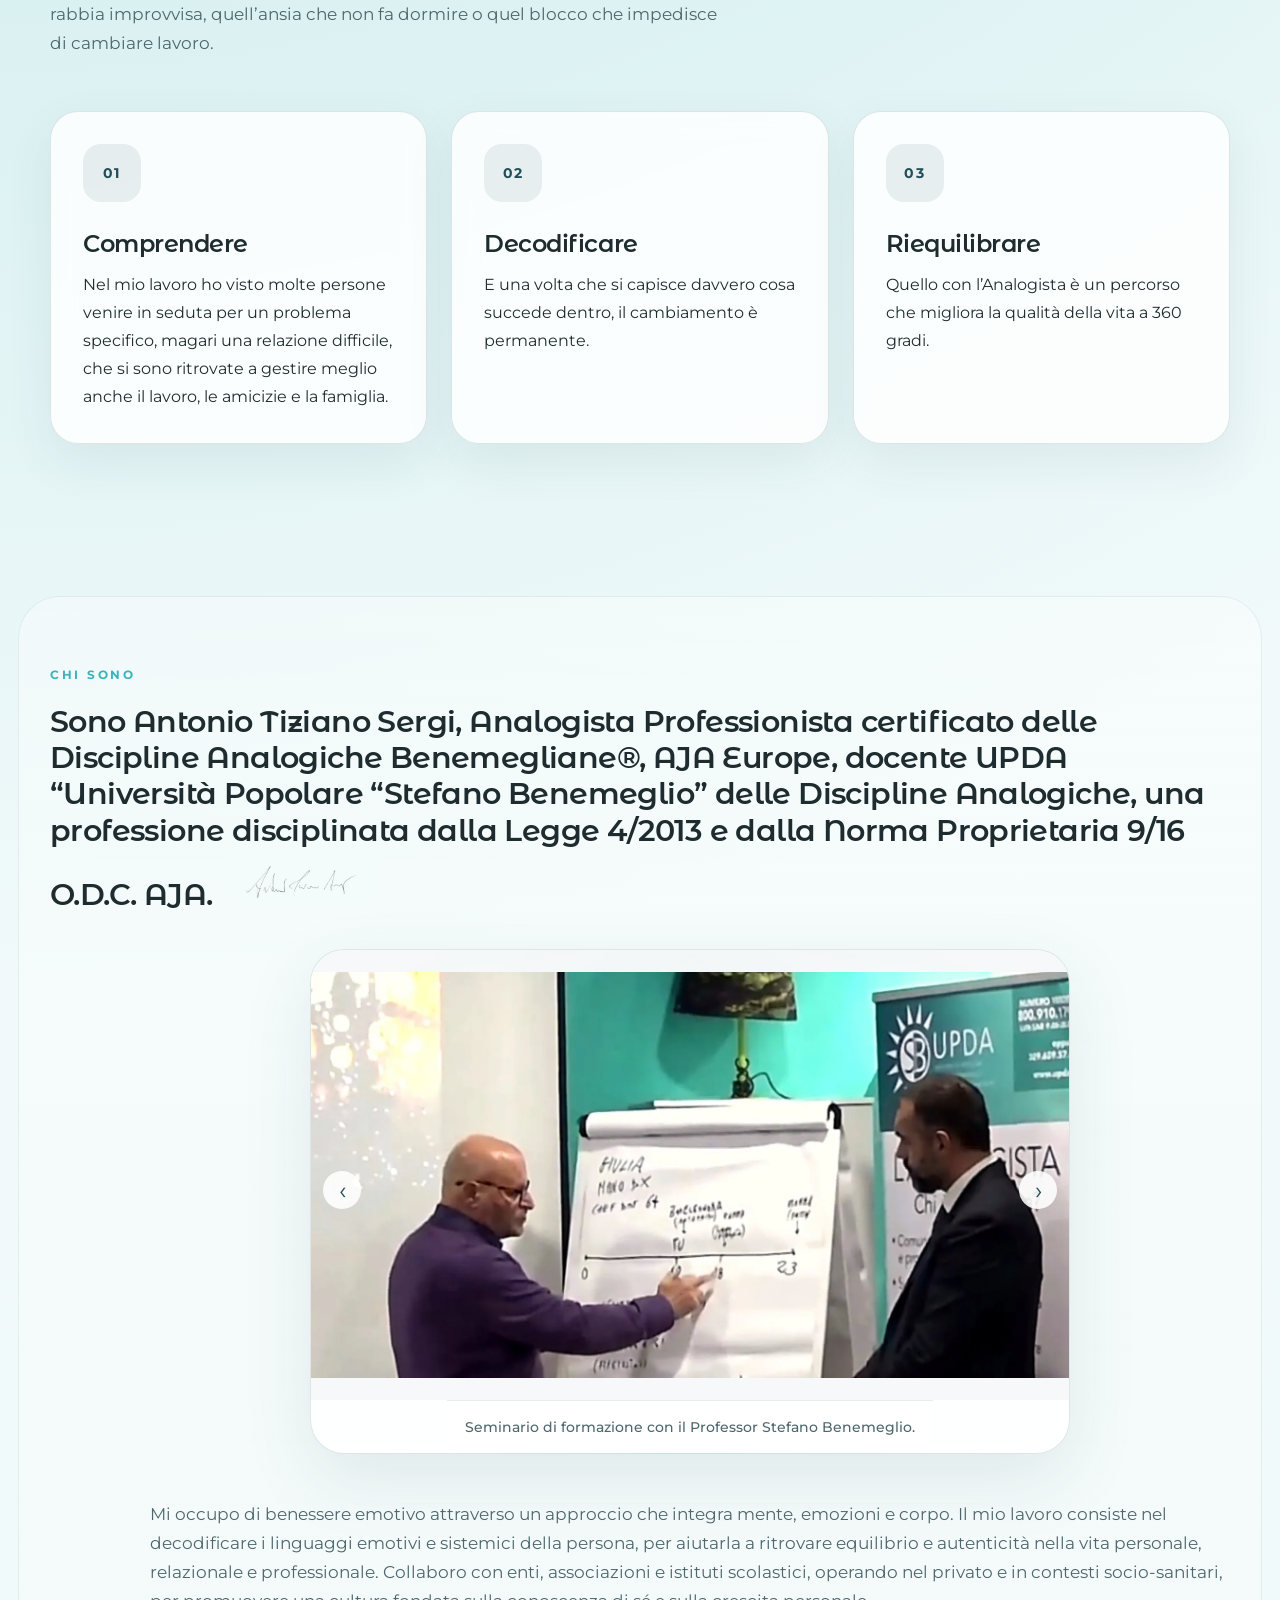
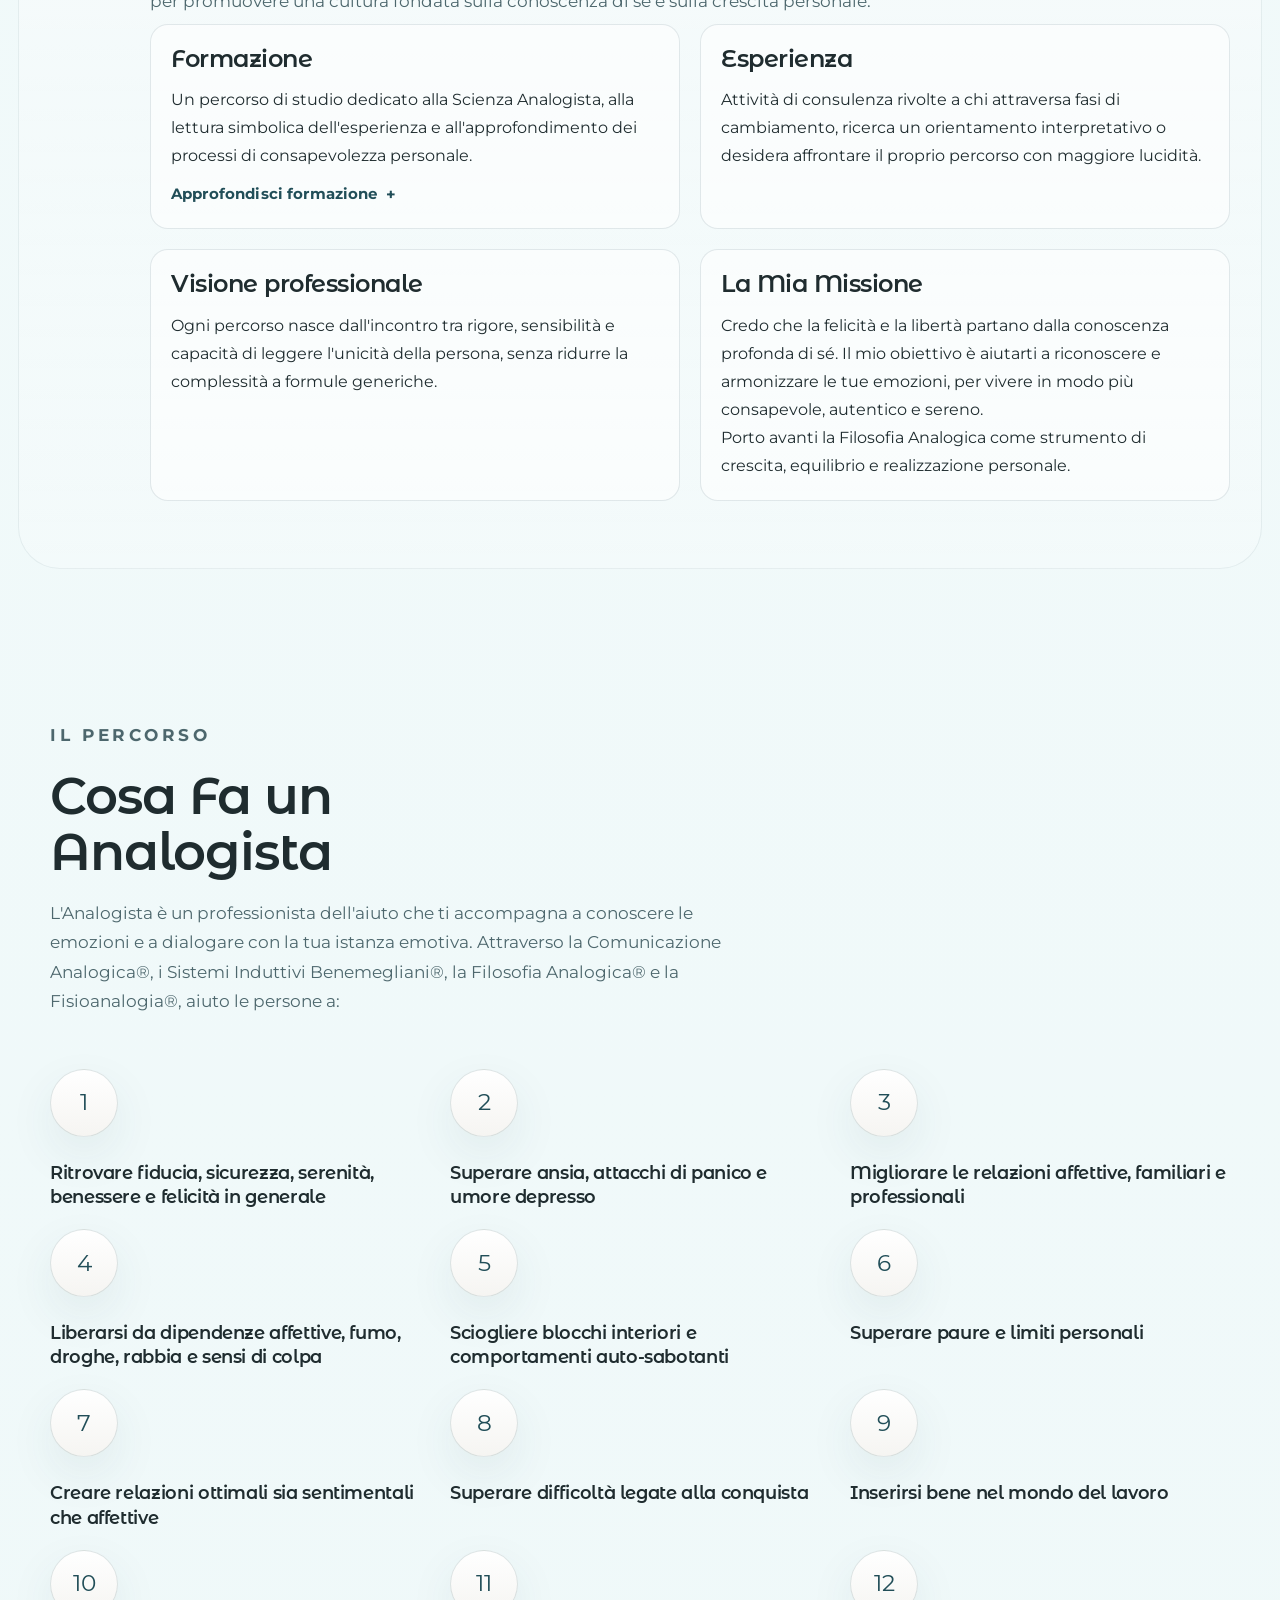
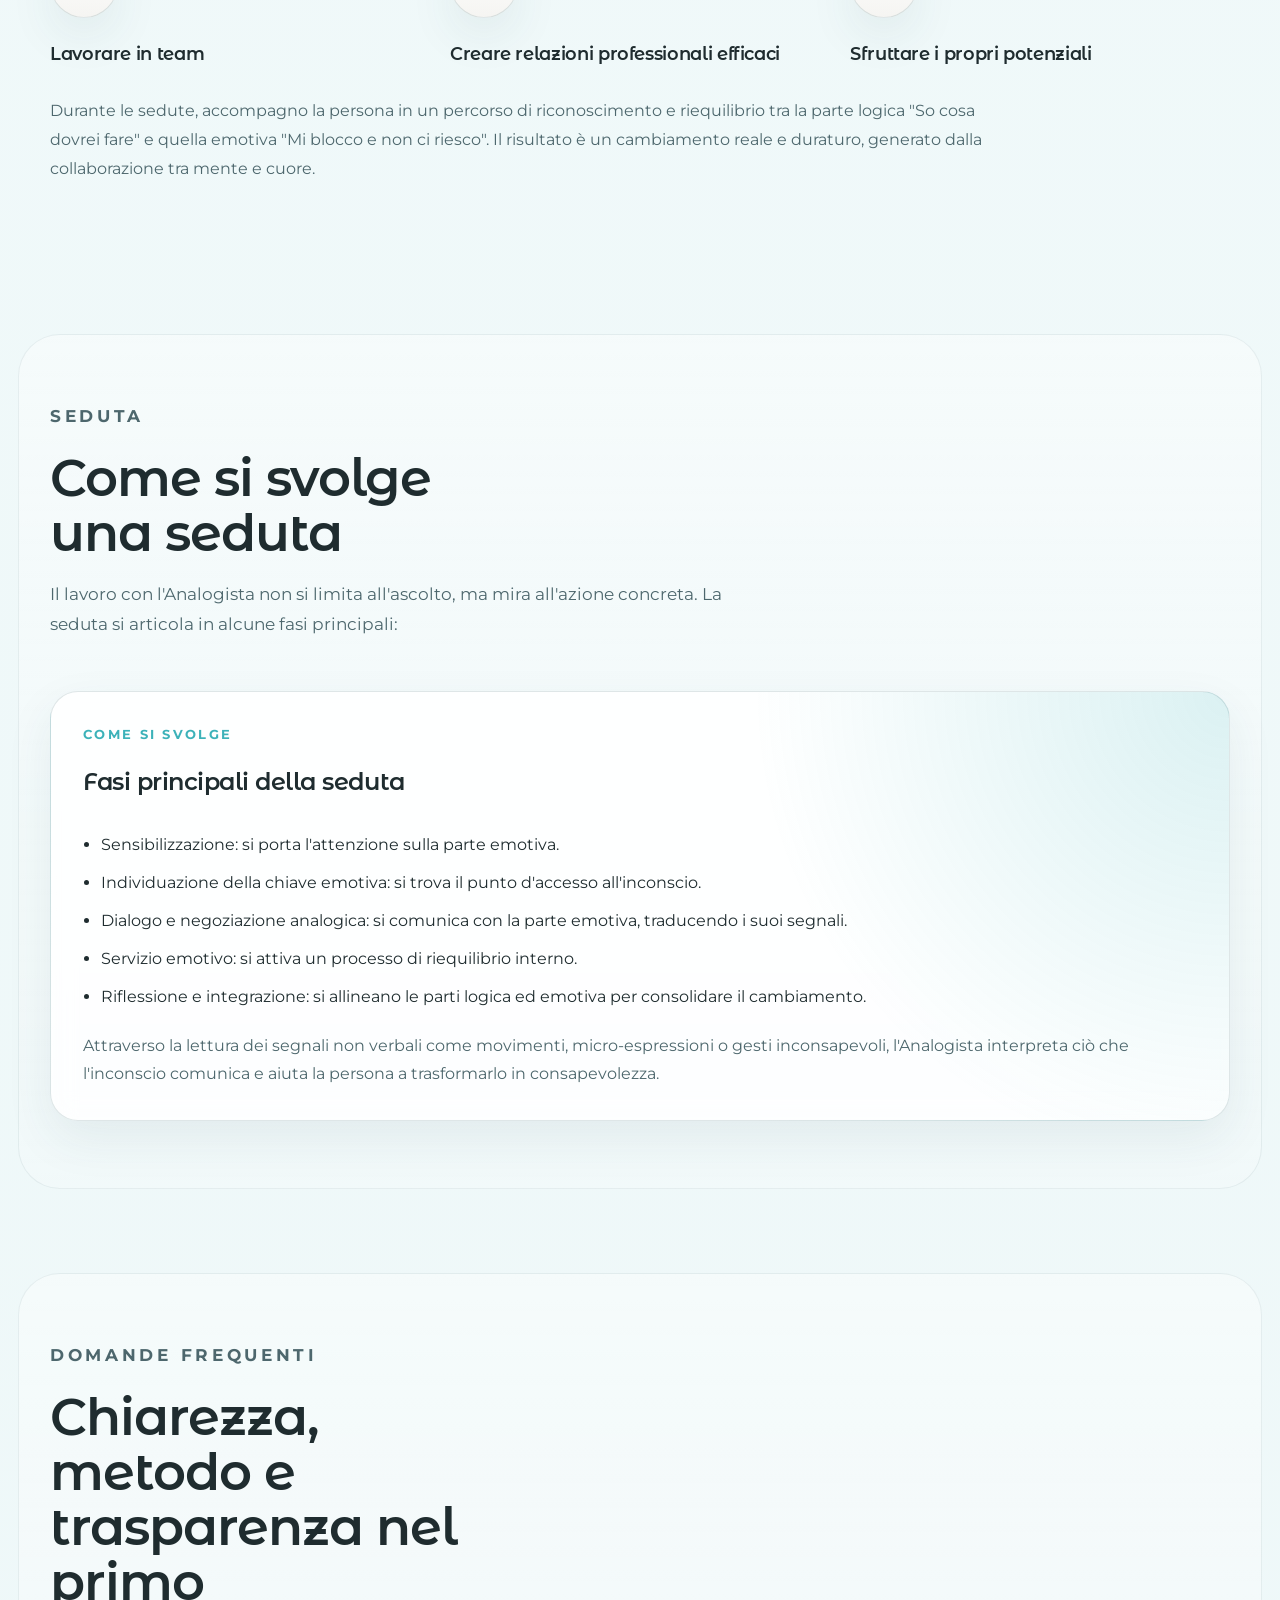
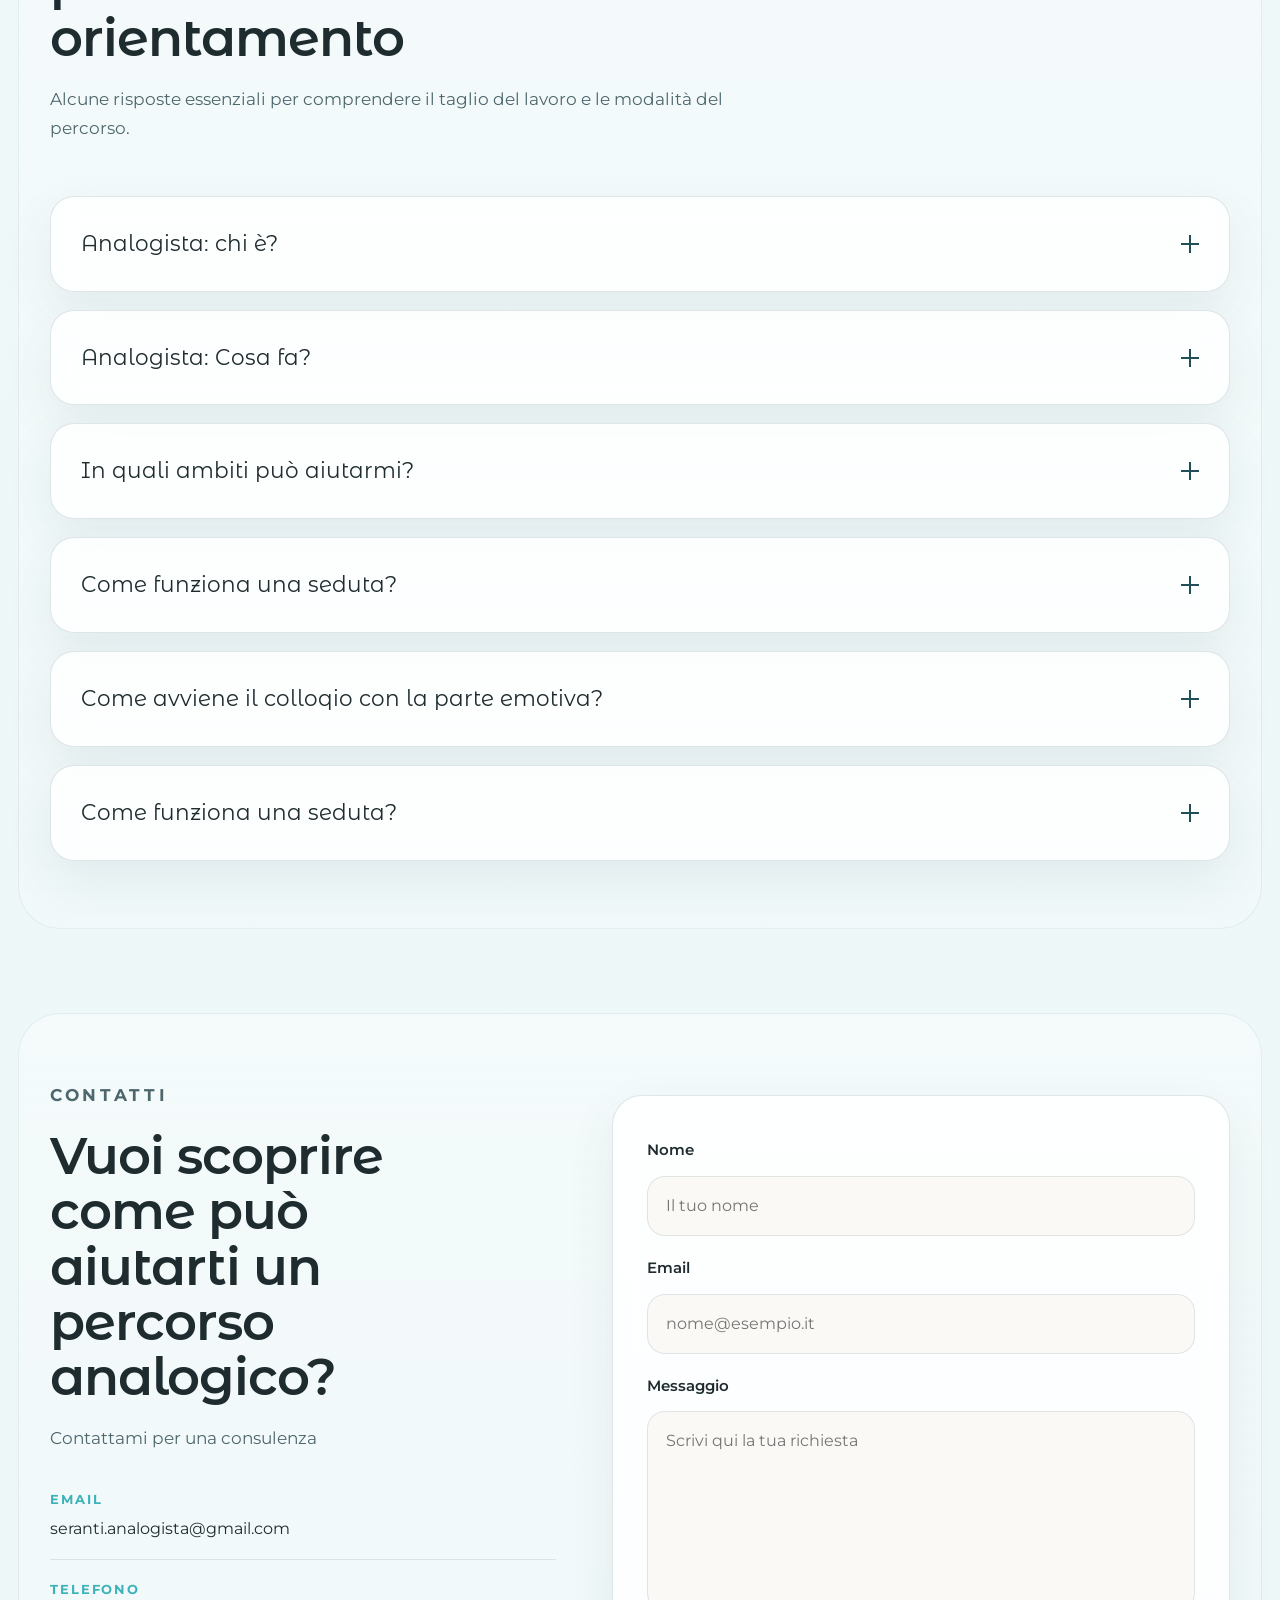
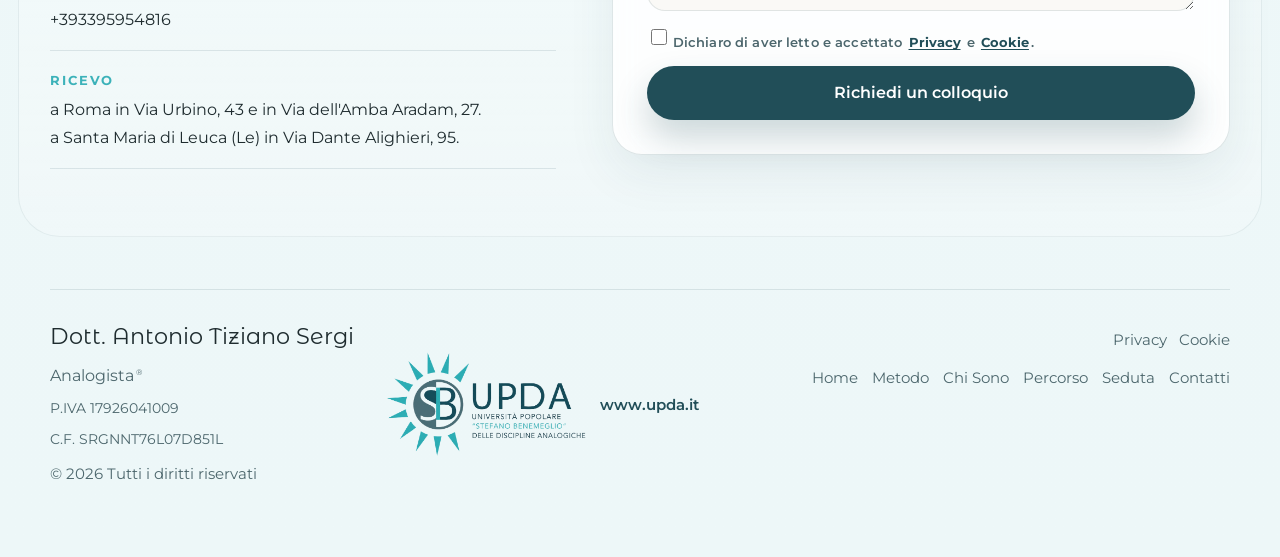
==== commit 07e3c7a6: "Harden mobile layout and disable pinch zoom on mobile" ====
--- a/index.html
+++ b/index.html
@@ -2,7 +2,7 @@
 <html lang="it">
   <head>
     <meta charset="UTF-8" />
-    <meta name="viewport" content="width=device-width, initial-scale=1.0" />
+    <meta name="viewport" content="width=device-width, initial-scale=1, maximum-scale=1, user-scalable=no" />
     <title>
       Dott. Antonio Tiziano Sergi | Consulente in Scienza Analogista
     </title>
--- a/style.css
+++ b/style.css
@@ -44,6 +44,12 @@
   overflow-wrap: break-word;
 }
 
+html,
+body {
+  max-width: 100%;
+  overflow-x: hidden;
+}
+
 body::before,
 body::after {
   content: "";
@@ -196,7 +202,7 @@
   gap: 10px;
   min-width: 0;
   width: auto;
-  height: 54px;
+  height: 58px;
   flex-shrink: 0;
   overflow: visible;
   margin-left: 8px;
@@ -205,7 +211,7 @@
 .brand-logo {
   display: block;
   width: auto;
-  height: 54px;
+  height: 58px;
   object-fit: contain;
   transform: scale(1);
   transform-origin: left center;
@@ -2511,11 +2517,47 @@
 }
 
 @media (max-width: 860px) {
+  * {
+    min-width: 0;
+  }
+
+  .section,
+  .site-footer,
+  .hero,
+  .about-layout,
+  .contact-layout,
+  .about-visual,
+  .about-copy,
+  .about-copy-secondary,
+  .about-details,
+  .pillar-grid,
+  .service-grid,
+  .timeline,
+  .faq-list,
+  .contact-form,
+  .modal-panel {
+    width: 100%;
+    max-width: 100%;
+  }
+
+  .section,
+  .site-footer {
+    padding-left: 2px;
+    padding-right: 2px;
+  }
+
+  .section-toned::before {
+    inset: 14px 0;
+    border-radius: 26px;
+  }
+
   .navbar {
-    width: min(100% - 20px, 1000px);
+    width: min(430px, calc(100% - 22px));
+    max-width: calc(100% - 22px);
     padding: 10px 12px;
     border-radius: 28px;
     align-items: center;
+    justify-content: space-between;
   }
 
   .menu-toggle {
@@ -2527,8 +2569,9 @@
   .nav-menu {
     position: absolute;
     top: calc(100% + 10px);
-    left: 0;
+    left: auto;
     right: 0;
+    width: min(320px, calc(100vw - 20px));
     display: grid;
     gap: 8px;
     padding: 14px;
@@ -2549,9 +2592,21 @@
   .nav-actions {
     display: flex;
     align-items: center;
-    gap: 10px;
+    gap: 8px;
     flex: initial;
     margin-left: auto;
+    min-width: 0;
+  }
+
+  .language-switch {
+    margin-left: 6px;
+    padding-left: 8px;
+    gap: 6px;
+  }
+
+  .language-switch a {
+    font-size: 0.7rem;
+    letter-spacing: 0.08em;
   }
 
   .nav-cta {
@@ -2590,18 +2645,60 @@
 
   .brand {
     width: auto;
-    height: 38px;
+    height: 42px;
     margin-left: 0;
     gap: 8px;
   }
 
   .brand-logo {
-    height: 38px;
+    height: 42px;
     transform: scale(1);
   }
 
   .brand-name {
     font-size: 0.86rem;
+  }
+
+  .hero-visual,
+  .about-visual {
+    justify-self: stretch;
+  }
+
+  .portrait-card::before,
+  .about-visual::after {
+    display: none;
+  }
+
+  .portrait-caption {
+    position: static;
+    left: auto;
+    bottom: auto;
+    max-width: 100%;
+    margin-top: 12px;
+  }
+
+  .about-carousel,
+  .portrait-placeholder,
+  .about-carousel-slide,
+  .about-carousel-slide img,
+  .about-details article,
+  .pillar-card,
+  .service-card,
+  .service-face,
+  .faq-item,
+  .meeting-card,
+  .cta-card,
+  .contact-form {
+    max-width: 100%;
+  }
+
+  .about-carousel {
+    overflow: hidden;
+  }
+
+  .about-carousel-slide figcaption {
+    width: 100%;
+    word-break: break-word;
   }
 
   .nav-menu a {
@@ -2611,23 +2708,25 @@
   }
 
   .cookie-banner {
-    width: calc(100% - 20px);
-    left: 10px;
-    right: 10px;
-    bottom: 12px;
-    transform: none;
+    width: min(430px, calc(100% - 22px));
+    max-width: calc(100% - 22px);
+    left: 50%;
+    right: auto;
+    bottom: calc(76px + env(safe-area-inset-bottom, 0px));
+    transform: translateX(-50%);
     border-radius: 14px;
     padding: 14px;
+    z-index: 320;
   }
 
   .cookie-banner.is-visible {
-    transform: none;
+    transform: translateX(-50%);
   }
 }
 
 @media (max-width: 640px) {
   :root {
-    --container: min(100% - 28px, 1180px);
+    --container: min(430px, calc(100% - 22px));
   }
 
   .site-header {
@@ -2645,7 +2744,7 @@
 
   .navbar {
     top: max(8px, env(safe-area-inset-top, 0px));
-    width: calc(100% - 16px);
+    width: min(430px, calc(100% - 22px));
     padding-left: 10px;
     padding-right: 10px;
   }
@@ -2659,7 +2758,16 @@
   }
 
   .language-switch {
-    display: none;
+    display: inline-flex;
+    margin-left: 4px;
+    padding-left: 6px;
+    gap: 5px;
+    border-left: 0;
+  }
+
+  .language-switch a {
+    font-size: 0.68rem;
+    letter-spacing: 0.06em;
   }
 
   .brand-name {
@@ -2681,12 +2789,6 @@
 
   .portrait-placeholder {
     height: 430px;
-  }
-
-  .portrait-caption {
-    position: static;
-    max-width: none;
-    margin-top: 16px;
   }
 
   .about-carousel-slide {
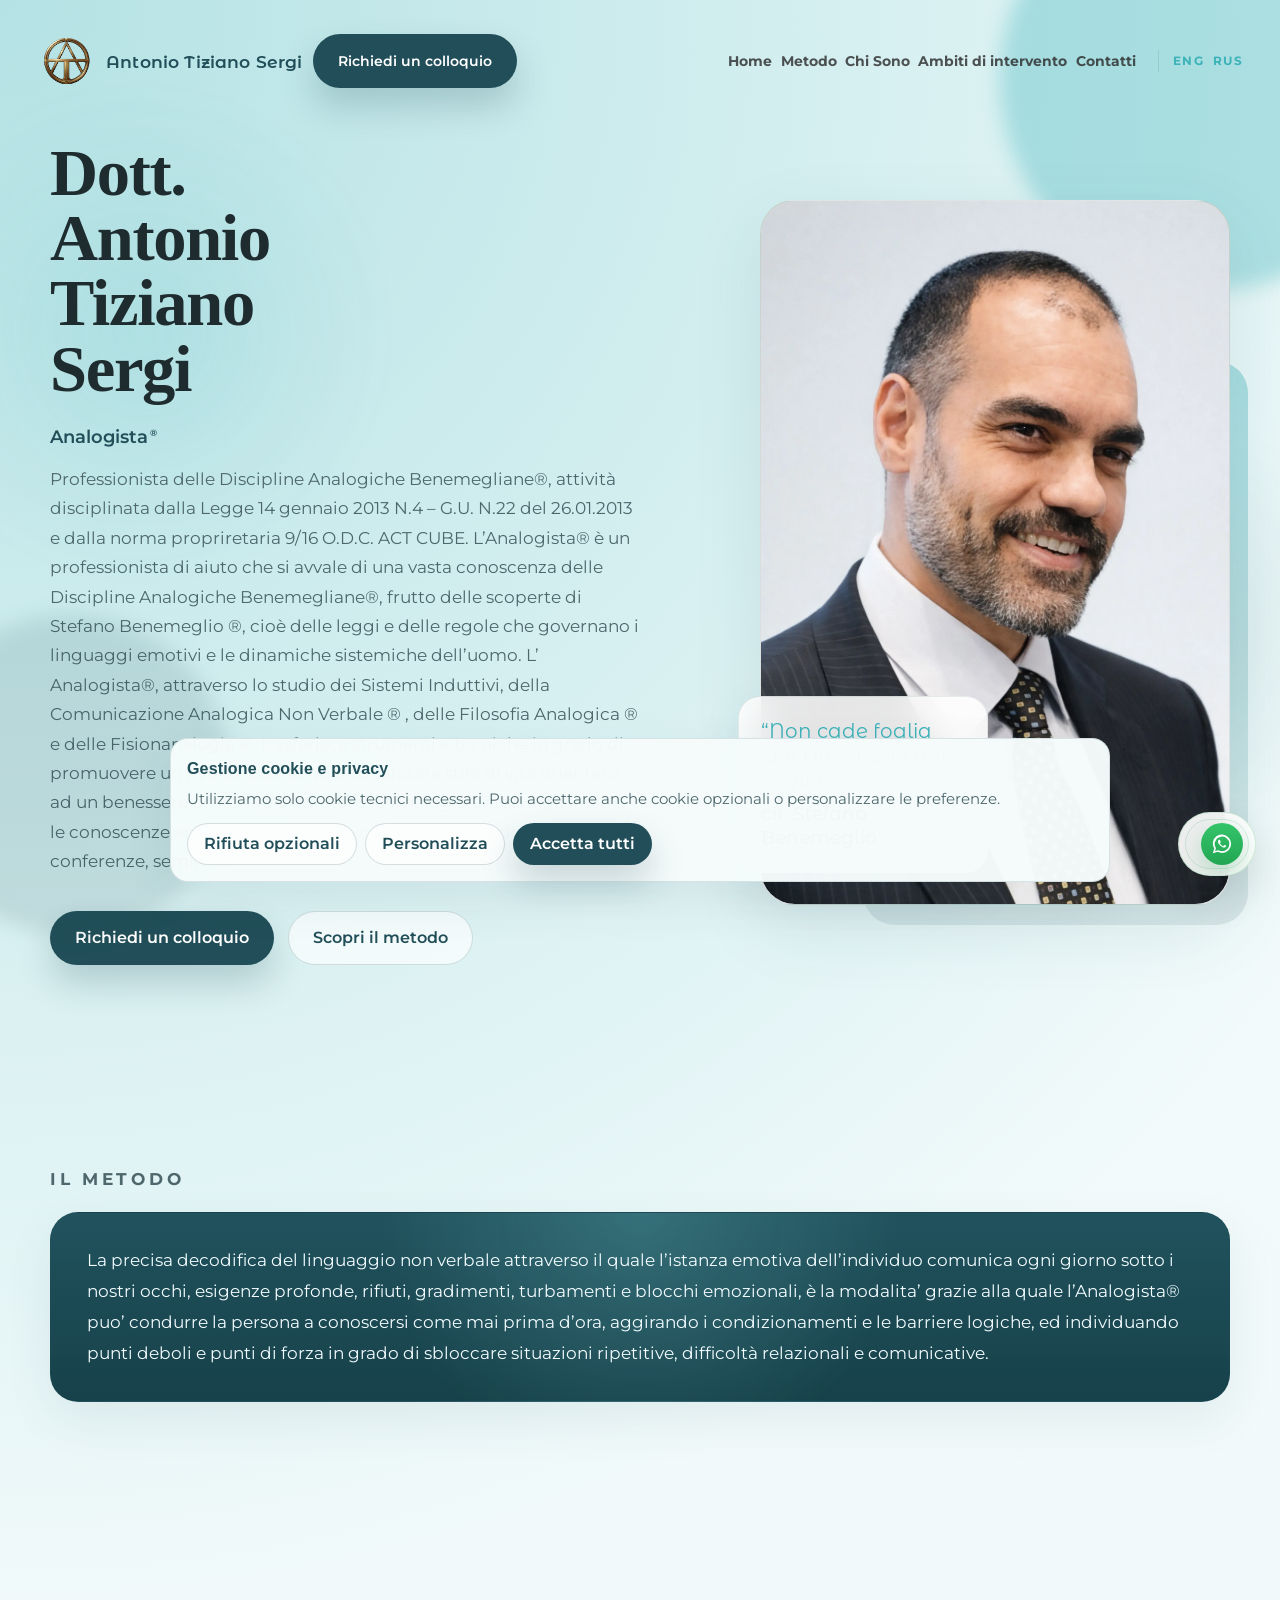
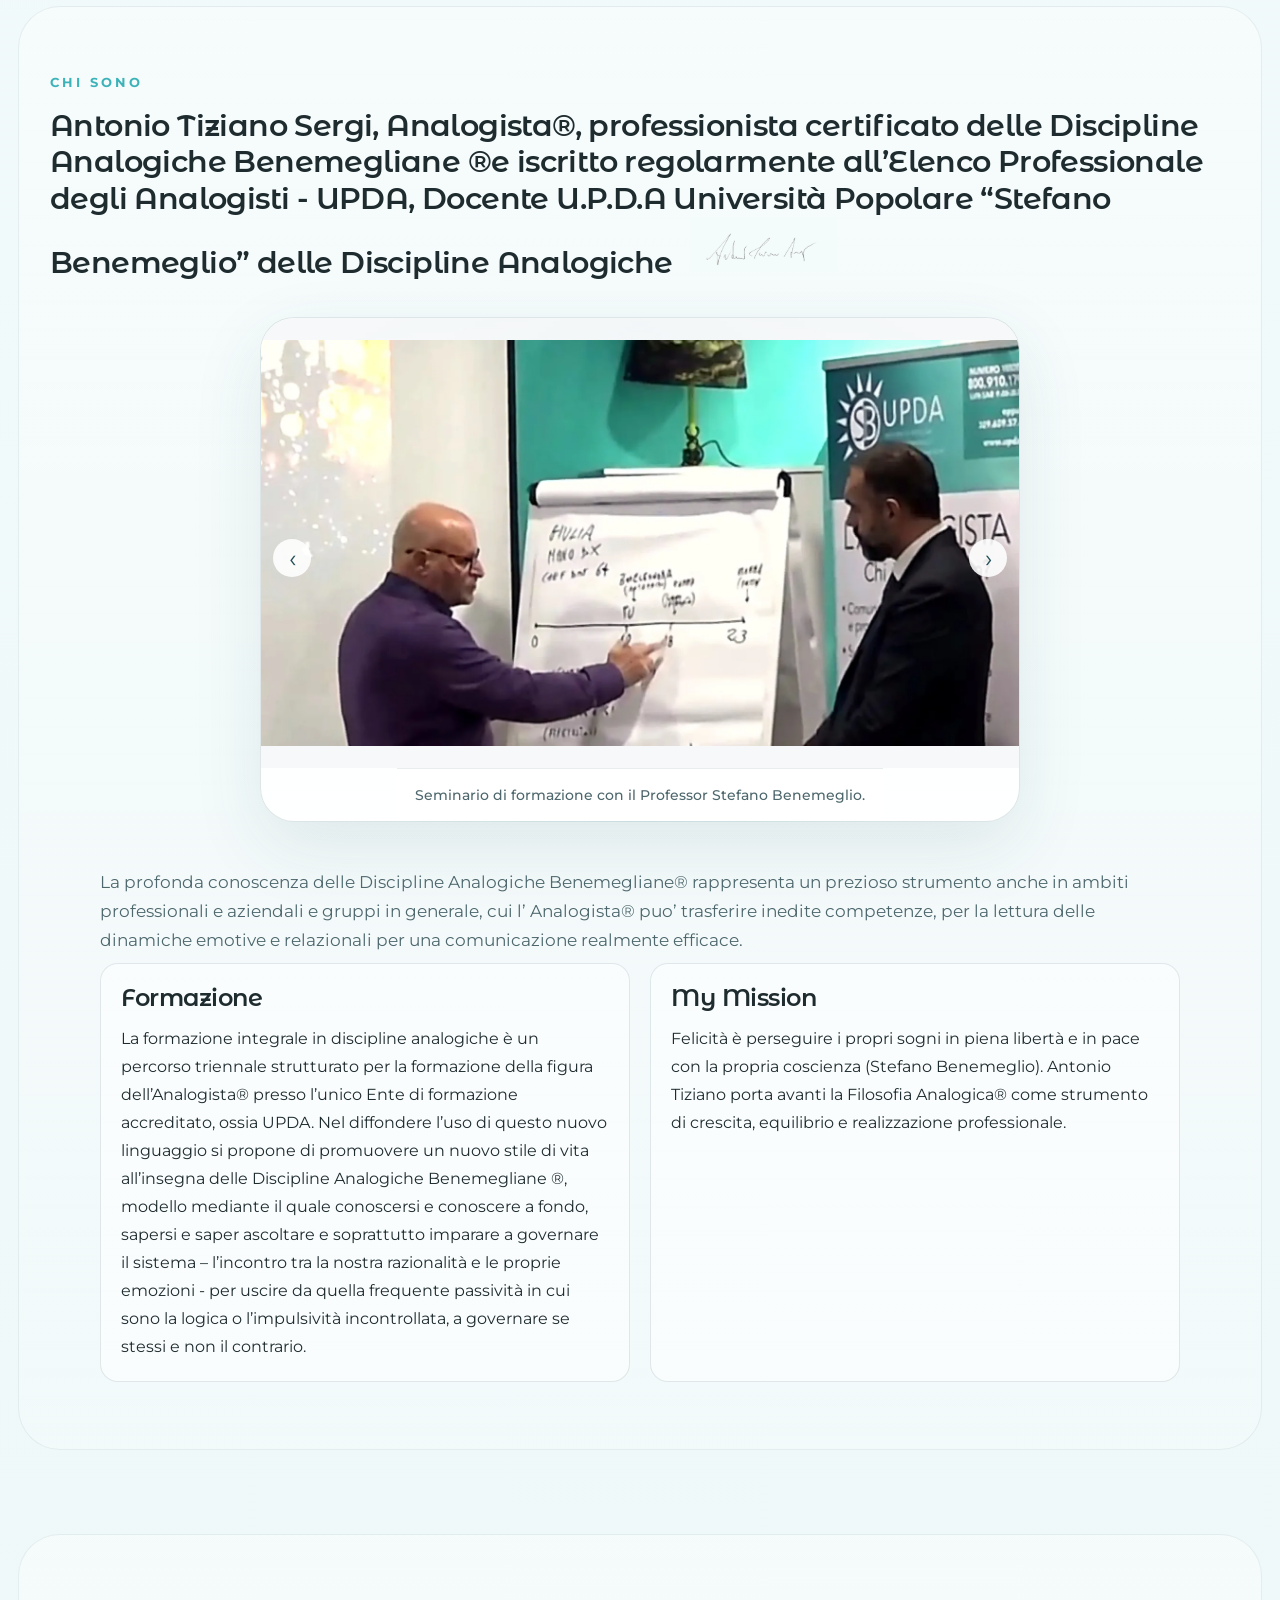
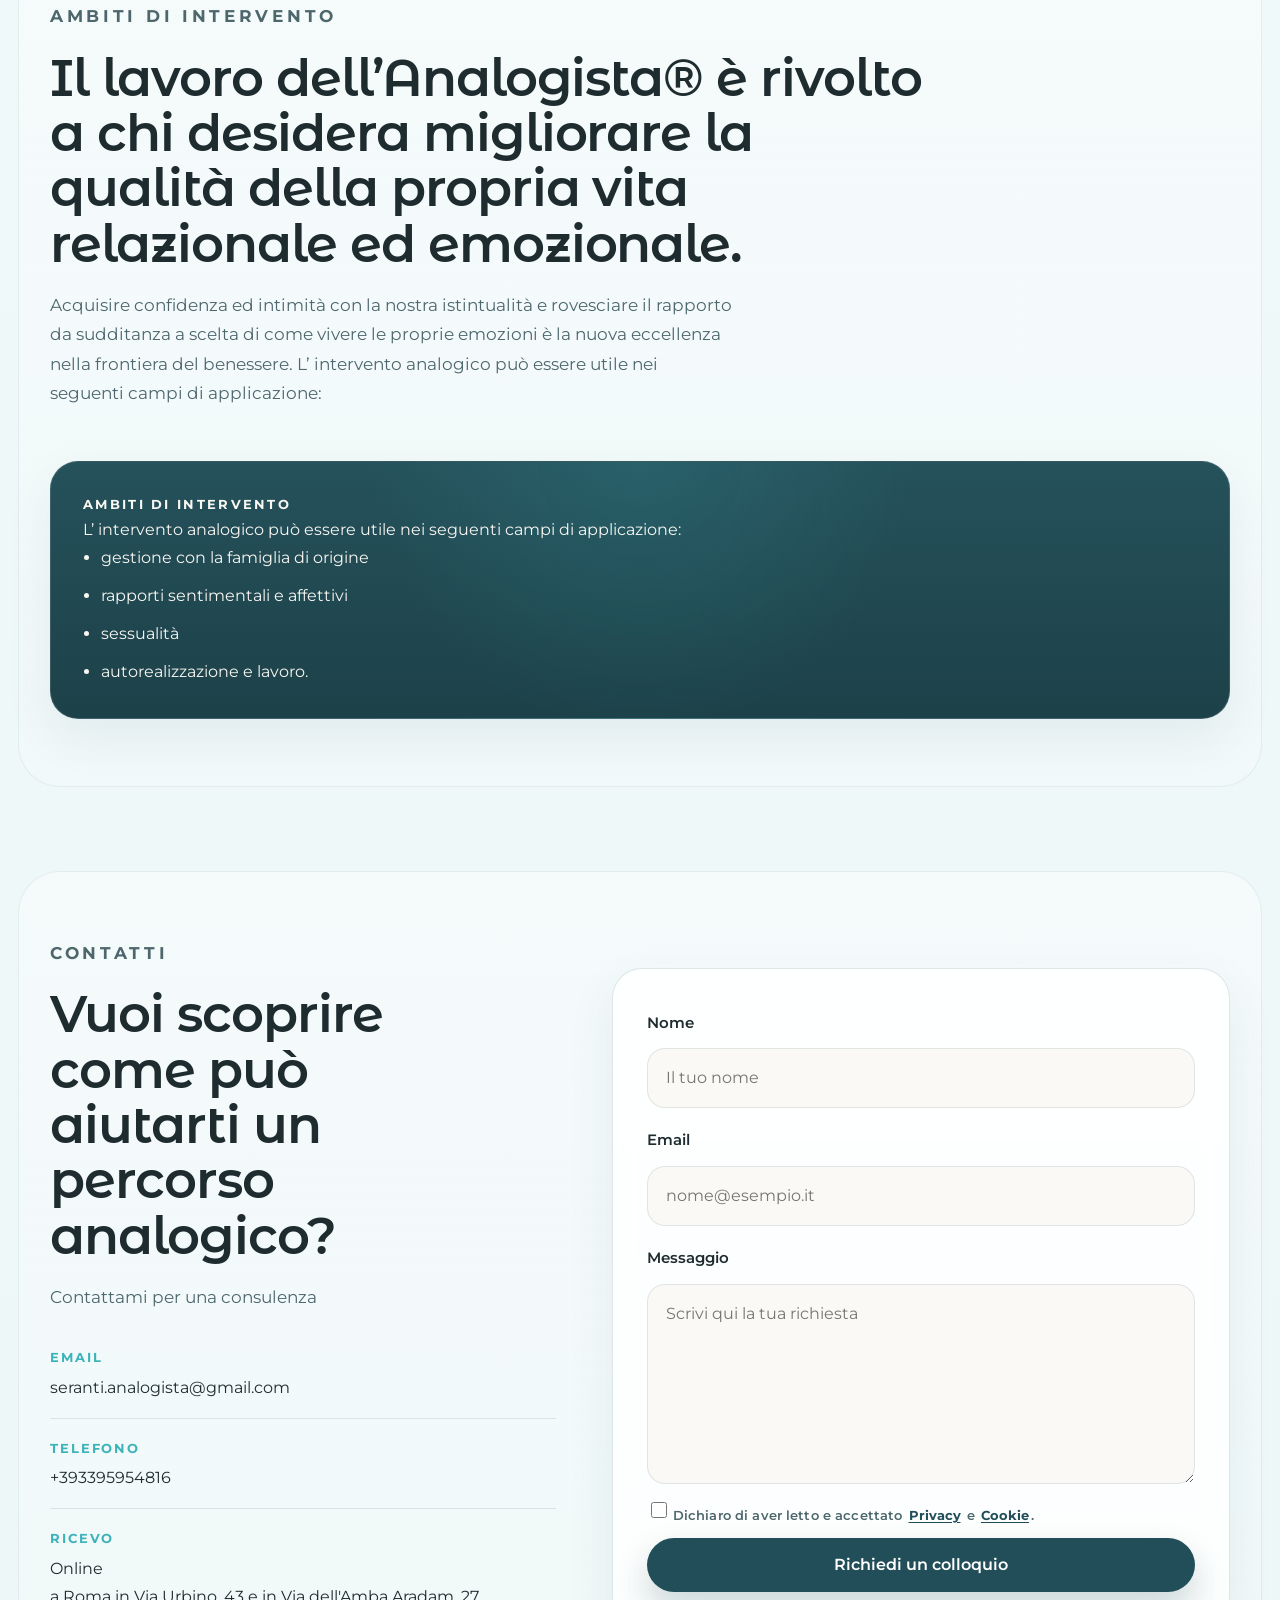
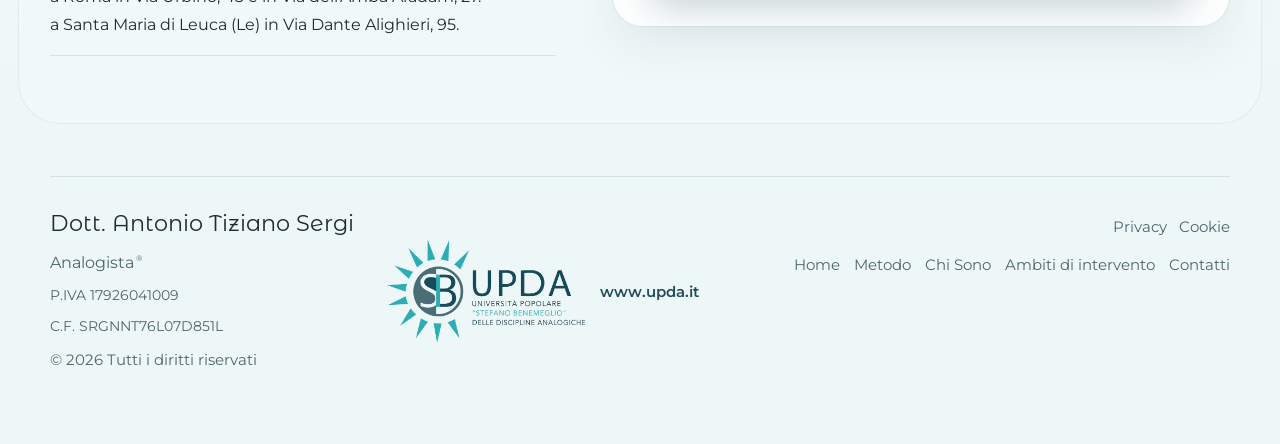
==== commit ecc99028: "Update site content/layout and align section labels" ====
--- a/index.html
+++ b/index.html
@@ -2,7 +2,7 @@
 <html lang="it">
   <head>
     <meta charset="UTF-8" />
-    <meta name="viewport" content="width=device-width, initial-scale=1, maximum-scale=1, user-scalable=no" />
+    <meta name="viewport" content="width=device-width, initial-scale=1, maximum-scale=5, user-scalable=yes" />
     <title>
       Dott. Antonio Tiziano Sergi | Consulente in Scienza Analogista
     </title>
@@ -47,7 +47,7 @@
         "name": "Dott. Antonio Tiziano Sergi",
         "jobTitle": "Analogista®",
         "description": "Professionista certificato delle Discipline Analogiche specializzato in percorsi di osservazione, interpretazione e riequilibrio personale",
-        "image": "https://www.analogistaantoniotizianosergi.it/assets/images/specialista-analogistica-consulenza-scienza-analogica.webp",
+        "image": "https://www.antoniotizianosergi.it/assets/images/specialista-analogistica-consulenza-scienza-analogica.webp",
         "address": [
           {
             "@type": "PostalAddress",
@@ -74,7 +74,7 @@
         ],
         "email": "seranti.analogista@gmail.com",
         "telephone": "+393395954816",
-        "url": "https://www.analogistaantoniotizianosergi.it"
+        "url": "https://www.antoniotizianosergi.it"
       }
     </script>
   </head>
@@ -123,8 +123,7 @@
             <a href="#home">Home</a>
             <a href="#metodo">Metodo</a>
             <a href="#chi-sono">Chi Sono</a>
-            <a href="#percorso">Percorso</a>
-            <a href="#servizi">Seduta</a>
+            <a href="#servizi">Ambiti di intervento</a>
             <a href="#contatti">Contatti</a>
           </div>
 
@@ -137,21 +136,23 @@
 
       <section class="hero section">
         <div class="hero-copy" data-reveal="up">
-          <p class="eyebrow">Professionista d'aiuto</p>
           <h1>Dott. Antonio Tiziano Sergi</h1>
           <p class="hero-role">Analogista<span class="registered-mark" aria-hidden="true">®</span></p>
           <p class="hero-text">
-            Le Discipline Analogiche rappresentano un insieme di conoscenze e
-            strumenti che consentono di entrare in contatto diretto con la
-            propria sfera emotiva e inconscia. Grazie a queste, è possibile
-            ritrovare equilibrio, libertà interiore e benessere, riconnettendo
-            il pensiero logico con le emozioni più profonde. Ogni giorno viviamo
-            il conflitto tra razionalità ed emotività. Le Discipline Analogiche,
-            ideate da Stefano Benemeglio, psicologo e ricercatore, offrono
-            strumenti concreti per armonizzare queste due parti e valorizzare il
-            potenziale personale. Esse consentono di decodificare il linguaggio
-            emotivo e non verbale che ognuno di noi utilizza inconsapevolmente e
-            che rivela le nostre esigenze più autentiche.
+            Professionista delle Discipline Analogiche Benemegliane®, attività
+            disciplinata dalla Legge 14 gennaio 2013 N.4 – G.U. N.22 del
+            26.01.2013 e dalla norma propriretaria 9/16 O.D.C. ACT CUBE.
+            L’Analogista® è un professionista di aiuto che si avvale di una
+            vasta conoscenza delle Discipline Analogiche Benemegliane®, frutto
+            delle scoperte di Stefano Benemeglio ®, cioè delle leggi e delle
+            regole che governano i linguaggi emotivi e le dinamiche sistemiche
+            dell’uomo. L’ Analogista®, attraverso lo studio dei Sistemi
+            Induttivi, della Comunicazione Analogica Non Verbale ® , delle
+            Filosofia Analogica ® e delle Fisionanalogia ®, trasferisce
+            strumenti e tecniche in grado di promuovere un rivoluzionario
+            quanto salutare stile di vita orientato ad un benessere profondo e
+            duraturo. L’ Analogista® divulga inoltre le conoscenze analogiche
+            mediante corsi e iniziative di formazione, conferenze, seminari.
           </p>
           <div class="hero-actions">
             <button
@@ -182,7 +183,8 @@
             </figure>
             <div class="portrait-caption">
               <p class="rotating-quote-text">
-                Non cade foglia che l'inconscio non voglia
+                <span class="quote-line">“Non cade foglia che l'inconscio non voglia”</span>
+                <span class="quote-source">cit. Stefano Benemeglio</span>
               </p>
             </div>
           </div>
@@ -194,41 +196,16 @@
       <section class="section" id="metodo">
         <div class="section-intro" data-reveal="up">
           <p class="eyebrow">Il Metodo</p>
-          <h2>Quando si lavora con un Analogista, non ci si limita a mettere un cerotto sul problema.</h2>
-          <p>
-            Infatti, l’Analogista accompagna la persona a scoprire cosa c’è
-            sotto quella rabbia improvvisa, quell’ansia che non fa dormire o
-            quel blocco che impedisce di cambiare lavoro.
-          </p>
-        </div>
-
-        <div class="pillar-grid">
-          <article class="pillar-card" data-reveal="up">
-            <div class="icon-shell" aria-hidden="true">01</div>
-            <h3>Comprendere</h3>
+          <article class="method-highlight-card">
             <p>
-              Nel mio lavoro ho visto molte persone venire in seduta per un
-              problema specifico, magari una relazione difficile, che si sono
-              ritrovate a gestire meglio anche il lavoro, le amicizie e la
-              famiglia.
-            </p>
-          </article>
-
-          <article class="pillar-card" data-reveal="up" data-delay="100">
-            <div class="icon-shell" aria-hidden="true">02</div>
-            <h3>Decodificare</h3>
-            <p>
-              E una volta che si capisce davvero cosa succede dentro, il
-              cambiamento è permanente.
-            </p>
-          </article>
-
-          <article class="pillar-card" data-reveal="up" data-delay="200">
-            <div class="icon-shell" aria-hidden="true">03</div>
-            <h3>Riequilibrare</h3>
-            <p>
-              Quello con l’Analogista è un percorso che migliora la qualità
-              della vita a 360 gradi.
+              La precisa decodifica del linguaggio non verbale attraverso il
+              quale l’istanza emotiva dell’individuo comunica ogni giorno sotto
+              i nostri occhi, esigenze profonde, rifiuti, gradimenti,
+              turbamenti e blocchi emozionali, è la modalita’ grazie alla quale
+              l’Analogista® puo’ condurre la persona a conoscersi come mai prima
+              d’ora, aggirando i condizionamenti e le barriere logiche, ed
+              individuando punti deboli e punti di forza in grado di sbloccare
+              situazioni ripetitive, difficoltà relazionali e comunicative.
             </p>
           </article>
         </div>
@@ -239,11 +216,14 @@
           <p class="eyebrow">Chi Sono</p>
           <div class="about-heading-content">
             <h2>
-              Sono Antonio Tiziano Sergi, Analogista Professionista certificato
-              delle Discipline Analogiche Benemegliane®, AJA Europe, docente
-              UPDA “Università Popolare “Stefano Benemeglio” delle Discipline
-              Analogiche, una professione disciplinata dalla Legge 4/2013 e
-              dalla Norma Proprietaria 9/16 O.D.C. AJA.
+              Antonio Tiziano Sergi, Analogista®, professionista certificato
+              delle Discipline Analogiche Benemegliane ®e iscritto regolarmente
+              all’Elenco Professionale degli Analogisti -
+              <a href="https://upda.it/elenco-professionale-degli-analogisti/" target="_blank" rel="noopener noreferrer">UPDA</a>,
+              Docente
+              <a href="https://upda.it" target="_blank" rel="noopener noreferrer">U.P.D.A</a>
+              Università Popolare “Stefano Benemeglio” delle Discipline
+              Analogiche
               <figure class="signature-inline">
                 <img
                   src="assets/images/firma-tiziano-antonio-sergi.jpg"
@@ -341,7 +321,7 @@
                       decoding="async"
                     />
                     <figcaption>
-                      Certificazione professionale di analogista riconosciuta nelle discipline analogiche
+                      Certificazione professionale delle competenze
                     </figcaption>
                   </figure>
 
@@ -353,7 +333,7 @@
                       decoding="async"
                     />
                     <figcaption>
-                      Antonio Tiziano Sergi con Stefano Benemeglio nelle discipline analogiche
+                      Antonio Tiziano Sergi con Stefano Benemeglio, padre delle Discipline Analogiche
                     </figcaption>
                   </figure>
 
@@ -365,31 +345,7 @@
                       decoding="async"
                     />
                     <figcaption>
-                      Seminario di formazione nelle discipline analogiche
-                    </figcaption>
-                  </figure>
-
-                  <figure class="about-carousel-slide">
-                    <img
-                      src="assets/images/antonio-tiziano-sergi-analogista-professionista.webp"
-                      alt="Antonio Tiziano Sergi analogista professionista in contesto urbano moderno"
-                      loading="lazy"
-                      decoding="async"
-                    />
-                    <figcaption>
-                      Antonio Tiziano Sergi analogista professionista
-                    </figcaption>
-                  </figure>
-
-                  <figure class="about-carousel-slide">
-                    <img
-                      src="assets/images/stemma-araldico-simboli-storici.webp"
-                      alt="Stemma araldico con sole, aquila, piramide e colonna simboli storici su sfondo colorato"
-                      loading="lazy"
-                      decoding="async"
-                    />
-                    <figcaption>
-                      Stemma araldico dell'Analogista
+                      Seminario di formazione in Discipline Analogiche
                     </figcaption>
                   </figure>
                 </div>
@@ -412,87 +368,46 @@
                 <button class="carousel-dot" type="button" aria-label="Vai all'immagine 5" data-carousel-dot="4"></button>
                 <button class="carousel-dot" type="button" aria-label="Vai all'immagine 6" data-carousel-dot="5"></button>
                 <button class="carousel-dot" type="button" aria-label="Vai all'immagine 7" data-carousel-dot="6"></button>
-                <button class="carousel-dot" type="button" aria-label="Vai all'immagine 8" data-carousel-dot="7"></button>
-                <button class="carousel-dot" type="button" aria-label="Vai all'immagine 9" data-carousel-dot="8"></button>
               </div>
             </div>
           </div>
 
           <div class="about-copy about-copy-secondary" data-reveal="up">
             <p class="about-section-note">
-              Mi occupo di benessere emotivo attraverso un approccio che integra
-              mente, emozioni e corpo. Il mio lavoro consiste nel decodificare i
-              linguaggi emotivi e sistemici della persona, per aiutarla a ritrovare
-              equilibrio e autenticità nella vita personale, relazionale e
-              professionale. Collaboro con enti, associazioni e istituti scolastici,
-              operando nel privato e in contesti socio-sanitari, per promuovere una
-              cultura fondata sulla conoscenza di sé e sulla crescita personale.
+              La profonda conoscenza delle Discipline Analogiche Benemegliane®
+              rappresenta un prezioso strumento anche in ambiti professionali e
+              aziendali e gruppi in generale, cui l’ Analogista® puo’
+              trasferire inedite competenze, per la lettura delle dinamiche
+              emotive e relazionali per una comunicazione realmente efficace.
             </p>
             <div class="about-details">
               <article>
                 <h3>Formazione</h3>
                 <p>
-                  Un percorso di studio dedicato alla Scienza Analogista, alla
-                  lettura simbolica dell'esperienza e all'approfondimento dei
-                  processi di consapevolezza personale.
-                </p>
-                <details class="about-more">
-                  <summary>Approfondisci formazione</summary>
-                  <p>
-                    Terminato il percorso di studio che mi ha permesso di
-                    comprendere il modo emozionale da cui deriva l'essenza del
-                    nostro e altrui comportamento, e che mi ha permesso di
-                    trasformare la passione per questa preziosa conoscenza in una
-                    vera e propria professione, ho completato la formazione Top
-                    Professional presso l'Università Popolare "Stefano
-                    Benemeglio" delle Discipline Analogiche, assistendo e
-                    collaborando con Stefano Benemeglio durante le sue sedute e
-                    le attività di formazione in tutta Italia: seminari,
-                    workshop, laboratori ed eventi utili a coronare il percorso
-                    formativo e a perfezionare le conoscenze acquisite nei
-                    Sistemi Induttivi Benemegliani®, le leggi dell'inconscio,
-                    Comunicazione Analogica®, il linguaggio emotivo e non
-                    verbale, Filosofia Analogica®, la coscienza, il sogno e la
-                    libertà interiore e Fisioanalogia®, il legame tra corpo ed
-                    emozioni.
-                  </p>
-                  <p>
-                    Questa esperienza mi ha permesso di integrare teoria e
-                    pratica, sviluppando un approccio efficace e personalizzato
-                    al benessere della persona.
-                  </p>
-                </details>
-              </article>
-
-              <article>
-                <h3>Esperienza</h3>
-                <p>
-                  Attività di consulenza rivolte a chi attraversa fasi di
-                  cambiamento, ricerca un orientamento interpretativo o desidera
-                  affrontare il proprio percorso con maggiore lucidità.
+                  La formazione integrale in discipline analogiche è un
+                  percorso triennale strutturato per la formazione della figura
+                  dell’Analogista® presso l’unico Ente di formazione
+                  accreditato, ossia
+                  <a href="https://upda.it" target="_blank" rel="noopener noreferrer">UPDA</a>.
+                  Nel diffondere l’uso di questo nuovo linguaggio si propone di
+                  promuovere un nuovo stile di vita all’insegna delle
+                  Discipline Analogiche Benemegliane ®, modello mediante il
+                  quale conoscersi e conoscere a fondo, sapersi e saper
+                  ascoltare e soprattutto imparare a governare il sistema –
+                  l’incontro tra la nostra razionalità e le proprie emozioni -
+                  per uscire da quella frequente passività in cui sono la
+                  logica o l’impulsività incontrollata, a governare se stessi e
+                  non il contrario.
                 </p>
               </article>
 
               <article>
-                <h3>Visione professionale</h3>
+                <h3>My Mission</h3>
                 <p>
-                  Ogni percorso nasce dall'incontro tra rigore, sensibilità e
-                  capacità di leggere l'unicità della persona, senza ridurre la
-                  complessità a formule generiche.
-                </p>
-              </article>
-
-              <article>
-                <h3>La Mia Missione</h3>
-                <p>
-                  Credo che la felicità e la libertà partano dalla conoscenza
-                  profonda di sé. Il mio obiettivo è aiutarti a riconoscere e
-                  armonizzare le tue emozioni, per vivere in modo più
-                  consapevole, autentico e sereno.
-                </p>
-                <p>
-                  Porto avanti la Filosofia Analogica come strumento di
-                  crescita, equilibrio e realizzazione personale.
+                  Felicità è perseguire i propri sogni in piena libertà e in
+                  pace con la propria coscienza (Stefano Benemeglio). Antonio
+                  Tiziano porta avanti la Filosofia Analogica® come strumento di
+                  crescita, equilibrio e realizzazione professionale.
                 </p>
               </article>
             </div>
@@ -500,275 +415,31 @@
         </div>
       </section>
 
-      <section class="section" id="percorso">
-        <div class="section-intro" data-reveal="up">
-          <p class="eyebrow">Il Percorso</p>
-          <h2>Cosa Fa un Analogista</h2>
-          <p>
-            L'Analogista è un professionista dell'aiuto che ti accompagna a
-            conoscere le emozioni e a dialogare con la tua istanza emotiva.
-            Attraverso la Comunicazione Analogica®, i Sistemi Induttivi
-            Benemegliani®, la Filosofia Analogica® e la Fisioanalogia®, aiuto
-            le persone a:
-          </p>
-        </div>
-
-        <div class="timeline timeline-benefits" aria-label="Ambiti di supporto dell'analogista">
-          <article class="timeline-step" data-reveal="up">
-            <span class="step-number">1</span>
-            <h3>Ritrovare fiducia, sicurezza, serenità, benessere e felicità in generale</h3>
-          </article>
-
-          <article class="timeline-step" data-reveal="up" data-delay="100">
-            <span class="step-number">2</span>
-            <h3>Superare ansia, attacchi di panico e umore depresso</h3>
-          </article>
-
-          <article class="timeline-step" data-reveal="up" data-delay="200">
-            <span class="step-number">3</span>
-            <h3>Migliorare le relazioni affettive, familiari e professionali</h3>
-          </article>
-
-          <article class="timeline-step" data-reveal="up" data-delay="300">
-            <span class="step-number">4</span>
-            <h3>Liberarsi da dipendenze affettive, fumo, droghe, rabbia e sensi di colpa</h3>
-          </article>
-
-          <article class="timeline-step" data-reveal="up">
-            <span class="step-number">5</span>
-            <h3>Sciogliere blocchi interiori e comportamenti auto-sabotanti</h3>
-          </article>
-
-          <article class="timeline-step" data-reveal="up" data-delay="100">
-            <span class="step-number">6</span>
-            <h3>Superare paure e limiti personali</h3>
-          </article>
-
-          <article class="timeline-step" data-reveal="up" data-delay="200">
-            <span class="step-number">7</span>
-            <h3>Creare relazioni ottimali sia sentimentali che affettive</h3>
-          </article>
-
-          <article class="timeline-step" data-reveal="up" data-delay="300">
-            <span class="step-number">8</span>
-            <h3>Superare difficoltà legate alla conquista</h3>
-          </article>
-
-          <article class="timeline-step" data-reveal="up">
-            <span class="step-number">9</span>
-            <h3>Inserirsi bene nel mondo del lavoro</h3>
-          </article>
-
-          <article class="timeline-step" data-reveal="up" data-delay="100">
-            <span class="step-number">10</span>
-            <h3>Lavorare in team</h3>
-          </article>
-
-          <article class="timeline-step" data-reveal="up" data-delay="200">
-            <span class="step-number">11</span>
-            <h3>Creare relazioni professionali efficaci</h3>
-          </article>
-
-          <article class="timeline-step" data-reveal="up" data-delay="300">
-            <span class="step-number">12</span>
-            <h3>Sfruttare i propri potenziali</h3>
-          </article>
-        </div>
-
-        <p class="percorso-note" data-reveal="up">
-          Durante le sedute, accompagno la persona in un percorso di
-          riconoscimento e riequilibrio tra la parte logica "So cosa dovrei
-          fare" e quella emotiva "Mi blocco e non ci riesco". Il risultato è un
-          cambiamento reale e duraturo, generato dalla collaborazione tra mente
-          e cuore.
-        </p>
-      </section>
-
       <section class="section section-toned" id="servizi">
         <div class="section-intro" data-reveal="up">
-          <p class="eyebrow">Seduta</p>
-          <h2>Come si svolge una seduta</h2>
-          <p>
-            Il lavoro con l'Analogista non si limita all'ascolto, ma mira
-            all'azione concreta. La seduta si articola in alcune fasi
-            principali:
+          <p class="eyebrow">Ambiti di intervento</p>
+          <h2>Il lavoro dell’Analogista® è rivolto a chi desidera migliorare la qualità della propria vita relazionale ed emozionale.</h2>
+          <p>
+            Acquisire confidenza ed intimità con la nostra istintualità e
+            rovesciare il rapporto da sudditanza a scelta di come vivere le
+            proprie emozioni è la nuova eccellenza nella frontiera del
+            benessere. L’ intervento analogico può essere utile nei seguenti
+            campi di applicazione:
           </p>
         </div>
 
         <div class="service-grid">
-          <article class="service-card service-flip-card service-featured" data-reveal="up" tabindex="0">
-            <div class="service-card-inner">
-              <div class="service-face service-face-front">
-                <p class="service-label">Come si svolge</p>
-                <h3>Fasi principali della seduta</h3>
-                <ul class="service-points">
-                  <li>Sensibilizzazione: si porta l'attenzione sulla parte emotiva.</li>
-                  <li>Individuazione della chiave emotiva: si trova il punto d'accesso all'inconscio.</li>
-                  <li>Dialogo e negoziazione analogica: si comunica con la parte emotiva, traducendo i suoi segnali.</li>
-                  <li>Servizio emotivo: si attiva un processo di riequilibrio interno.</li>
-                  <li>Riflessione e integrazione: si allineano le parti logica ed emotiva per consolidare il cambiamento.</li>
-                </ul>
-                <p>
-                  Attraverso la lettura dei segnali non verbali come movimenti,
-                  micro-espressioni o gesti inconsapevoli, l'Analogista
-                  interpreta ciò che l'inconscio comunica e aiuta la persona a
-                  trasformarlo in consapevolezza.
-                </p>
-              </div>
-              <div class="service-face service-face-back">
-                <p class="service-label">Approfondimento</p>
-                <h3>Ambiti di Intervento</h3>
-                <p>
-                  Il mio lavoro è rivolto a chi desidera migliorare la qualità
-                  della propria vita emozionale e relazionale. L'intervento
-                  analogico può essere utile in caso di:
-                </p>
-                <ul class="service-points">
-                  <li>difficoltà relazionali o di coppia</li>
-                  <li>disagi familiari o lavorativi</li>
-                  <li>ansia, paura, rabbia o panico</li>
-                  <li>depressione, senso di colpa o rimpianto</li>
-                  <li>somatizzazioni fisiche legate a tensioni emotive</li>
-                </ul>
-                <p>
-                  Offro percorsi individuali orientati alla gestione autonoma
-                  del benessere, fornendo strumenti pratici per mantenere
-                  equilibrio e serenità nel tempo.
-                </p>
-              </div>
-            </div>
-          </article>
-        </div>
-      </section>
-
-      <section class="section section-toned" id="domande">
-        <div class="section-intro" data-reveal="up">
-          <p class="eyebrow">Domande Frequenti</p>
-          <h2>Chiarezza, metodo e trasparenza nel primo orientamento</h2>
-          <p>
-            Alcune risposte essenziali per comprendere il taglio del lavoro e le
-            modalità del percorso.
-          </p>
-        </div>
-
-        <div class="faq-list">
-          <article class="faq-item" data-reveal="up">
-            <button class="faq-question" type="button" aria-expanded="false">
-              <span>Analogista: chi è?</span>
-              <span class="faq-icon" aria-hidden="true"></span>
-            </button>
-            <div class="faq-answer">
-              <p>
-                L'Analogista è un professionista che ti aiuta a ritrovare il tuo
-                equilibrio emotivo. Il suo compito è far sì che i tuoi pensieri e
-                le tue emozioni vadano d'accordo, eliminando quei blocchi interiori
-                che spesso portano all'autosabotaggio. Questa professione nasce
-                dagli studi di Stefano Benemeglio, uno psicologo che ha dedicato
-                la sua vita a capire le emozioni umane.
-              </p>
-            </div>
-          </article>
-
-          <article class="faq-item" data-reveal="up" data-delay="100">
-            <button class="faq-question" type="button" aria-expanded="false">
-              <span>Analogista: Cosa fa?</span>
-              <span class="faq-icon" aria-hidden="true"></span>
-            </button>
-            <div class="faq-answer">
-              <p>
-                Durante le sedute, l'Analogista ti aiuta a scoprire cosa si
-                nasconde nel tuo inconscio e a far collaborare la tua volontà con
-                le tue emozioni. Usa diversi metodi, tra cui la comunicazione non
-                verbale e il dialogo diretto con l'inconscio.
-              </p>
-            </div>
-          </article>
-
-          <article class="faq-item" data-reveal="up" data-delay="200">
-            <button class="faq-question" type="button" aria-expanded="false">
-              <span>In quali ambiti può aiutarmi?</span>
-              <span class="faq-icon" aria-hidden="true"></span>
-            </button>
-            <div class="faq-answer">
-              <ul>
-                <li>Ti aiuta a migliorare i rapporti con la tua famiglia</li>
-                <li>Ti sostiene nella gestione delle relazioni sentimentali e delle amicizie</li>
-                <li>Ti supporta nelle questioni legate alla sessualità e alla vita di coppia</li>
-                <li>Ti guida verso la realizzazione personale e professionale</li>
-                <li>Ti aiuta a gestire ansia, umore depresso e attacchi di panico</li>
-                <li>Ti accompagna nell'elaborare sensi di colpa e rimpianti</li>
-                <li>Ti sostiene nel superare l'abbandono e la dipendenza affettiva</li>
-              </ul>
-              <p>
-                L'Analogista può aiutarti in tanti ambiti diversi perché le
-                emozioni influenzano ogni aspetto della nostra vita.
-              </p>
-              <p>
-                Si distingue da psicologi e psicoterapeuti per il suo modo unico
-                di lavorare con l'inconscio e l'emotività, sia a livello teorico
-                che pratico.
-              </p>
-            </div>
-          </article>
-
-          <article class="faq-item" data-reveal="up" data-delay="300">
-            <button class="faq-question" type="button" aria-expanded="false">
-              <span>Come funziona una seduta?</span>
-              <span class="faq-icon" aria-hidden="true"></span>
-            </button>
-            <div class="faq-answer">
-              <p>
-                Durante la seduta, l'Analogista non si limita ad ascoltare.
-              </p>
-              <p>
-                Lavora insieme alla persona per capire cosa vuole la parte
-                razionale ("devo cambiare la situazione") e cosa dice invece la
-                parte emotiva ("ho paura di non farcela").
-              </p>
-              <p>
-                Il compito dell'Analogista è trovare una soluzione che funzioni
-                per entrambe le parti.
-              </p>
-            </div>
-          </article>
-
-          <article class="faq-item" data-reveal="up" data-delay="400">
-            <button class="faq-question" type="button" aria-expanded="false">
-              <span>Come avviene il colloqio con la parte emotiva?</span>
-              <span class="faq-icon" aria-hidden="true"></span>
-            </button>
-            <div class="faq-answer">
-              <ul>
-                <li>Sensibilizzazione</li>
-                <li>Individuazione della chiave di accesso alla parte emotiva</li>
-                <li>Insegnamento (linguaggio)</li>
-                <li>Avvio e traduzione del colloquio con la parte emotiva</li>
-                <li>Negoziato Analogico</li>
-                <li>Servizio Emotivo</li>
-                <li>Fase riflessiva</li>
-              </ul>
-            </div>
-          </article>
-
-          <article class="faq-item" data-reveal="up" data-delay="500">
-            <button class="faq-question" type="button" aria-expanded="false">
-              <span>Come funziona una seduta?</span>
-              <span class="faq-icon" aria-hidden="true"></span>
-            </button>
-            <div class="faq-answer">
-              <p>
-                Durante la seduta, l'Analogista non si limita ad ascoltare.
-              </p>
-              <p>
-                Lavora insieme alla persona per capire cosa vuole la parte
-                razionale "Devo cambiare la situazione" e cosa dice invece la
-                parte emotiva "Ho paura di non farcela".
-              </p>
-              <p>
-                Il compito dell'Analogista è trovare una soluzione che funzioni
-                per entrambe le parti.
-              </p>
-            </div>
+          <article class="service-card service-featured service-card-dark" data-reveal="up">
+            <p class="service-label">Ambiti di intervento</p>
+            <p>
+              L’ intervento analogico può essere utile nei seguenti campi di applicazione:
+            </p>
+            <ul class="service-points">
+              <li>gestione con la famiglia di origine</li>
+              <li>rapporti sentimentali e affettivi</li>
+              <li>sessualità</li>
+              <li>autorealizzazione e lavoro.</li>
+            </ul>
           </article>
         </div>
       </section>
@@ -792,6 +463,7 @@
               <p>
                 <strong>Ricevo</strong>
                 <span>
+                  Online<br />
                   a Roma in Via Urbino, 43 e in Via dell'Amba Aradam, 27.<br />
                   a Santa Maria di Leuca (Le) in Via Dante Alighieri, 95.
                 </span>
@@ -1192,8 +864,7 @@
             <a href="#home">Home</a>
             <a href="#metodo">Metodo</a>
             <a href="#chi-sono">Chi Sono</a>
-            <a href="#percorso">Percorso</a>
-            <a href="#servizi">Seduta</a>
+            <a href="#servizi">Ambiti di intervento</a>
             <a href="#contatti">Contatti</a>
           </nav>
         </div>
--- a/style.css
+++ b/style.css
@@ -367,6 +367,37 @@
   z-index: -1;
 }
 
+.method-highlight-card {
+  margin-top: 18px;
+  width: 100%;
+  max-width: 100%;
+  padding: 32px 36px;
+  border-radius: var(--radius);
+  border: 1px solid rgba(33, 78, 88, 0.22);
+  background:
+    radial-gradient(circle at top, rgba(130, 217, 222, 0.22), transparent 42%),
+    linear-gradient(180deg, rgba(28, 79, 90, 0.98), rgba(20, 63, 72, 0.99));
+  color: #f2fcff;
+  box-shadow: var(--shadow-soft);
+}
+
+.method-highlight-card p {
+  margin: 0;
+  color: #f2fcff !important;
+  font-size: 1.2rem;
+  line-height: 1.85;
+  max-width: none !important;
+  width: 100%;
+}
+
+#metodo .section-intro {
+  max-width: 100%;
+}
+
+#metodo .section-intro > p {
+  max-width: none;
+}
+
 .hero {
   display: grid;
   grid-template-columns: 1.05fr 0.95fr;
@@ -705,7 +736,7 @@
   font-family: "Montserrat Alternates", sans-serif;
   font-size: 1.25rem;
   line-height: 1.25;
-  margin-bottom: 10px;
+  margin: 0;
 }
 
 .portrait-caption small {
@@ -725,16 +756,16 @@
   transform: translateY(8px);
 }
 
-.rotating-quote-text::before {
-  content: "“";
-  color: var(--accent);
-  margin-right: 4px;
-}
-
-.rotating-quote-text::after {
-  content: "”";
-  color: var(--accent);
-  margin-left: 4px;
+.quote-line {
+  display: block;
+  color: var(--secondary);
+}
+
+.quote-source {
+  display: block;
+  margin-top: 8px;
+  color: var(--text);
+  font-size: 0.95em;
 }
 
 .rotating-quote-author {
@@ -818,6 +849,16 @@
 .about-heading {
   max-width: 100%;
   margin-bottom: 36px;
+}
+
+.about-heading > .eyebrow {
+  margin: 0 0 18px;
+  font-size: 0.84rem;
+  line-height: 1.2;
+  font-weight: 700;
+  letter-spacing: 0.22em;
+  text-transform: uppercase;
+  color: var(--secondary);
 }
 
 .about-heading-content {
@@ -1255,6 +1296,36 @@
 .service-face-back h3,
 .service-face-back li {
   color: #f9f7f2;
+}
+
+.service-card-dark {
+  padding: 32px;
+  border-radius: var(--radius);
+  border: 1px solid rgba(255, 255, 255, 0.12);
+  background:
+    radial-gradient(circle at top, rgba(60, 178, 185, 0.16), transparent 42%),
+    linear-gradient(180deg, rgba(33, 78, 88, 0.98), rgba(24, 61, 69, 0.98));
+  color: #f9f7f2;
+  box-shadow: var(--shadow-soft);
+}
+
+.service-card-dark .service-label,
+.service-card-dark h3,
+.service-card-dark p,
+.service-card-dark li {
+  color: #f9f7f2;
+}
+
+#servizi .section-intro {
+  max-width: 100%;
+}
+
+#servizi .section-intro h2 {
+  max-width: 26ch;
+}
+
+.service-card-dark.service-featured {
+  min-height: auto;
 }
 
 .service-points {
@@ -2517,6 +2588,10 @@
 }
 
 @media (max-width: 860px) {
+  :root {
+    --container: calc(100% - 24px);
+  }
+
   * {
     min-width: 0;
   }
@@ -2542,6 +2617,21 @@
 
   .section,
   .site-footer {
+    padding-left: 12px;
+    padding-right: 12px;
+  }
+
+  .contact-layout {
+    gap: 20px;
+  }
+
+  .contact-copy,
+  .contact-form {
+    padding-left: 2px;
+    padding-right: 2px;
+  }
+
+  .contact-details p {
     padding-left: 2px;
     padding-right: 2px;
   }
@@ -2552,8 +2642,8 @@
   }
 
   .navbar {
-    width: min(430px, calc(100% - 22px));
-    max-width: calc(100% - 22px);
+    width: calc(100% - 24px);
+    max-width: calc(100% - 24px);
     padding: 10px 12px;
     border-radius: 28px;
     align-items: center;
@@ -2616,11 +2706,6 @@
     margin-right: 0;
   }
 
-  .language-switch {
-    margin-left: 10px;
-    padding-left: 12px;
-  }
-
   .nav-menu.is-open {
     opacity: 1;
     visibility: visible;
@@ -2708,11 +2793,11 @@
   }
 
   .cookie-banner {
-    width: min(430px, calc(100% - 22px));
-    max-width: calc(100% - 22px);
+    width: calc(100% - 24px);
+    max-width: calc(100% - 24px);
     left: 50%;
     right: auto;
-    bottom: calc(76px + env(safe-area-inset-bottom, 0px));
+    bottom: calc(88px + env(safe-area-inset-bottom, 0px));
     transform: translateX(-50%);
     border-radius: 14px;
     padding: 14px;
@@ -2722,11 +2807,33 @@
   .cookie-banner.is-visible {
     transform: translateX(-50%);
   }
+
+  .timeline-benefits .timeline-step {
+    display: grid;
+    grid-template-columns: 52px minmax(0, 1fr);
+    column-gap: 14px;
+    align-items: start;
+    padding-left: 0 !important;
+  }
+
+  .timeline-benefits .timeline-step .step-number {
+    position: static;
+    margin: 0;
+    width: 52px;
+    height: 52px;
+    font-size: 1.14rem;
+  }
+
+  .timeline-benefits .timeline-step h3 {
+    margin: 0;
+    font-size: 1.08rem;
+    line-height: 1.4;
+  }
 }
 
 @media (max-width: 640px) {
   :root {
-    --container: min(430px, calc(100% - 22px));
+    --container: calc(100% - 24px);
   }
 
   .site-header {
@@ -2735,6 +2842,15 @@
 
   .section {
     padding: 84px 0;
+    padding-left: 12px;
+    padding-right: 12px;
+  }
+
+  .contact-copy,
+  .contact-form,
+  .contact-details p {
+    padding-left: 4px;
+    padding-right: 4px;
   }
 
   .hero {
@@ -2744,7 +2860,7 @@
 
   .navbar {
     top: max(8px, env(safe-area-inset-top, 0px));
-    width: min(430px, calc(100% - 22px));
+    width: calc(100% - 24px);
     padding-left: 10px;
     padding-right: 10px;
   }
@@ -2779,12 +2895,25 @@
     width: 100%;
   }
 
+  .timeline-step {
+    padding-left: 0;
+  }
+
   h1 {
     font-size: clamp(2.8rem, 14vw, 4.1rem);
   }
 
   h2 {
     font-size: clamp(1.95rem, 10vw, 2.8rem);
+  }
+
+  .about-heading h2 {
+    font-size: clamp(1.9rem, 8.2vw, 2.35rem);
+    line-height: 1.18;
+  }
+
+  .signature-inline img {
+    width: clamp(84px, 25vw, 124px);
   }
 
   .portrait-placeholder {
@@ -2901,7 +3030,8 @@
   }
 
   .step-number {
-    width: 56px;
-    height: 56px;
-  }
-}
+    width: 50px;
+    height: 50px;
+    font-size: 1.16rem;
+  }
+}
